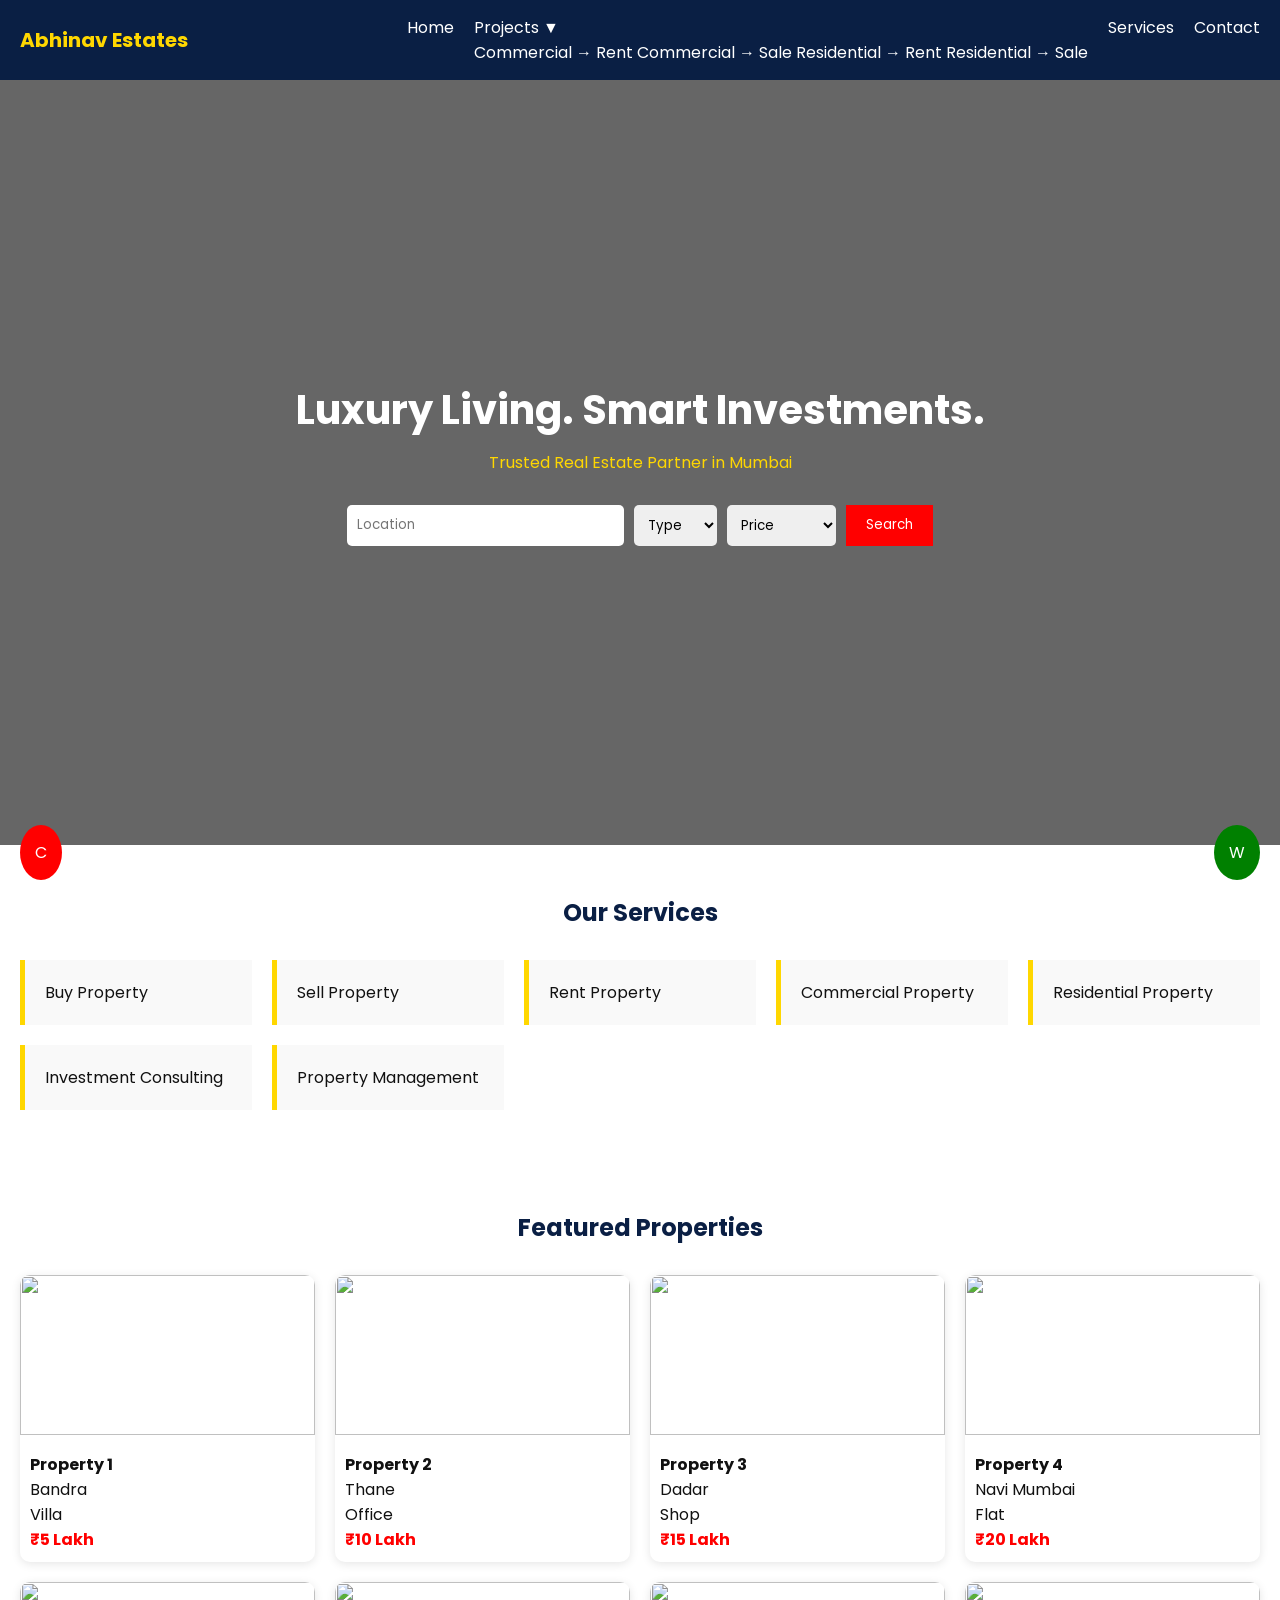
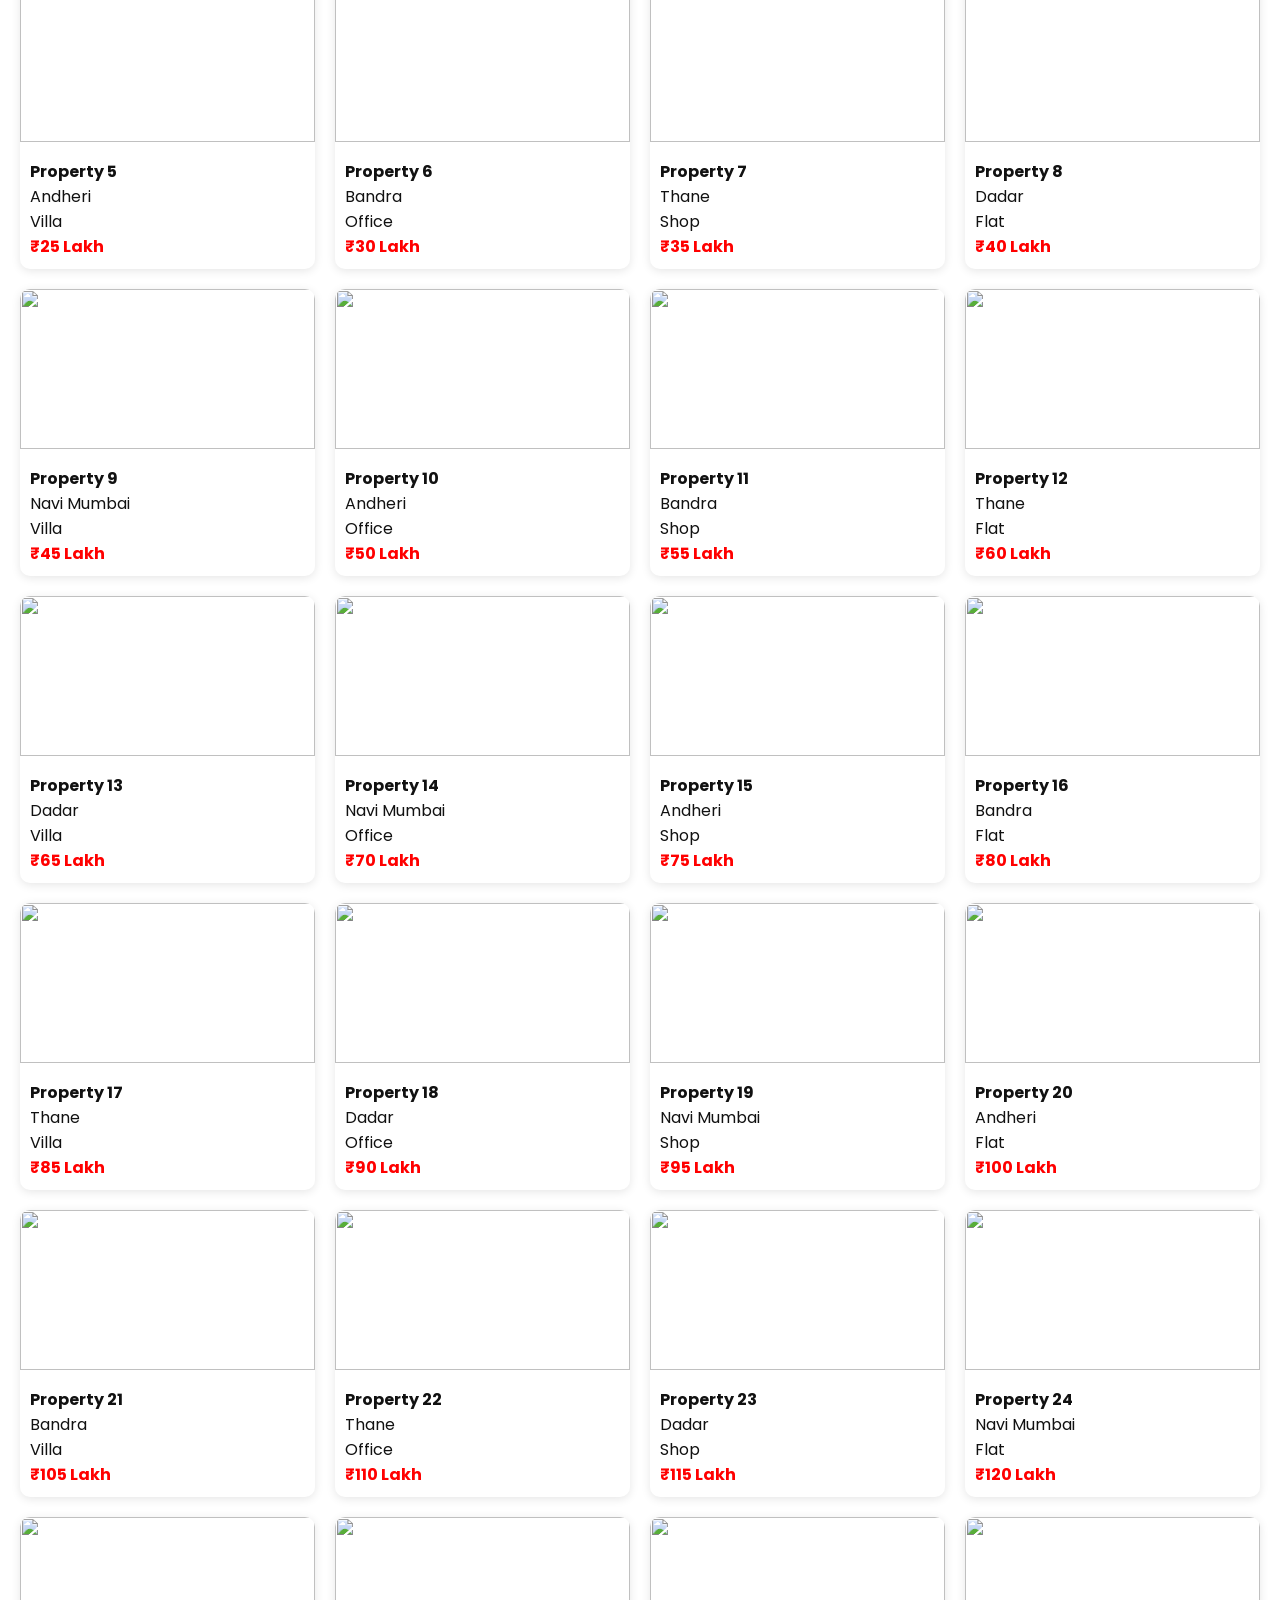
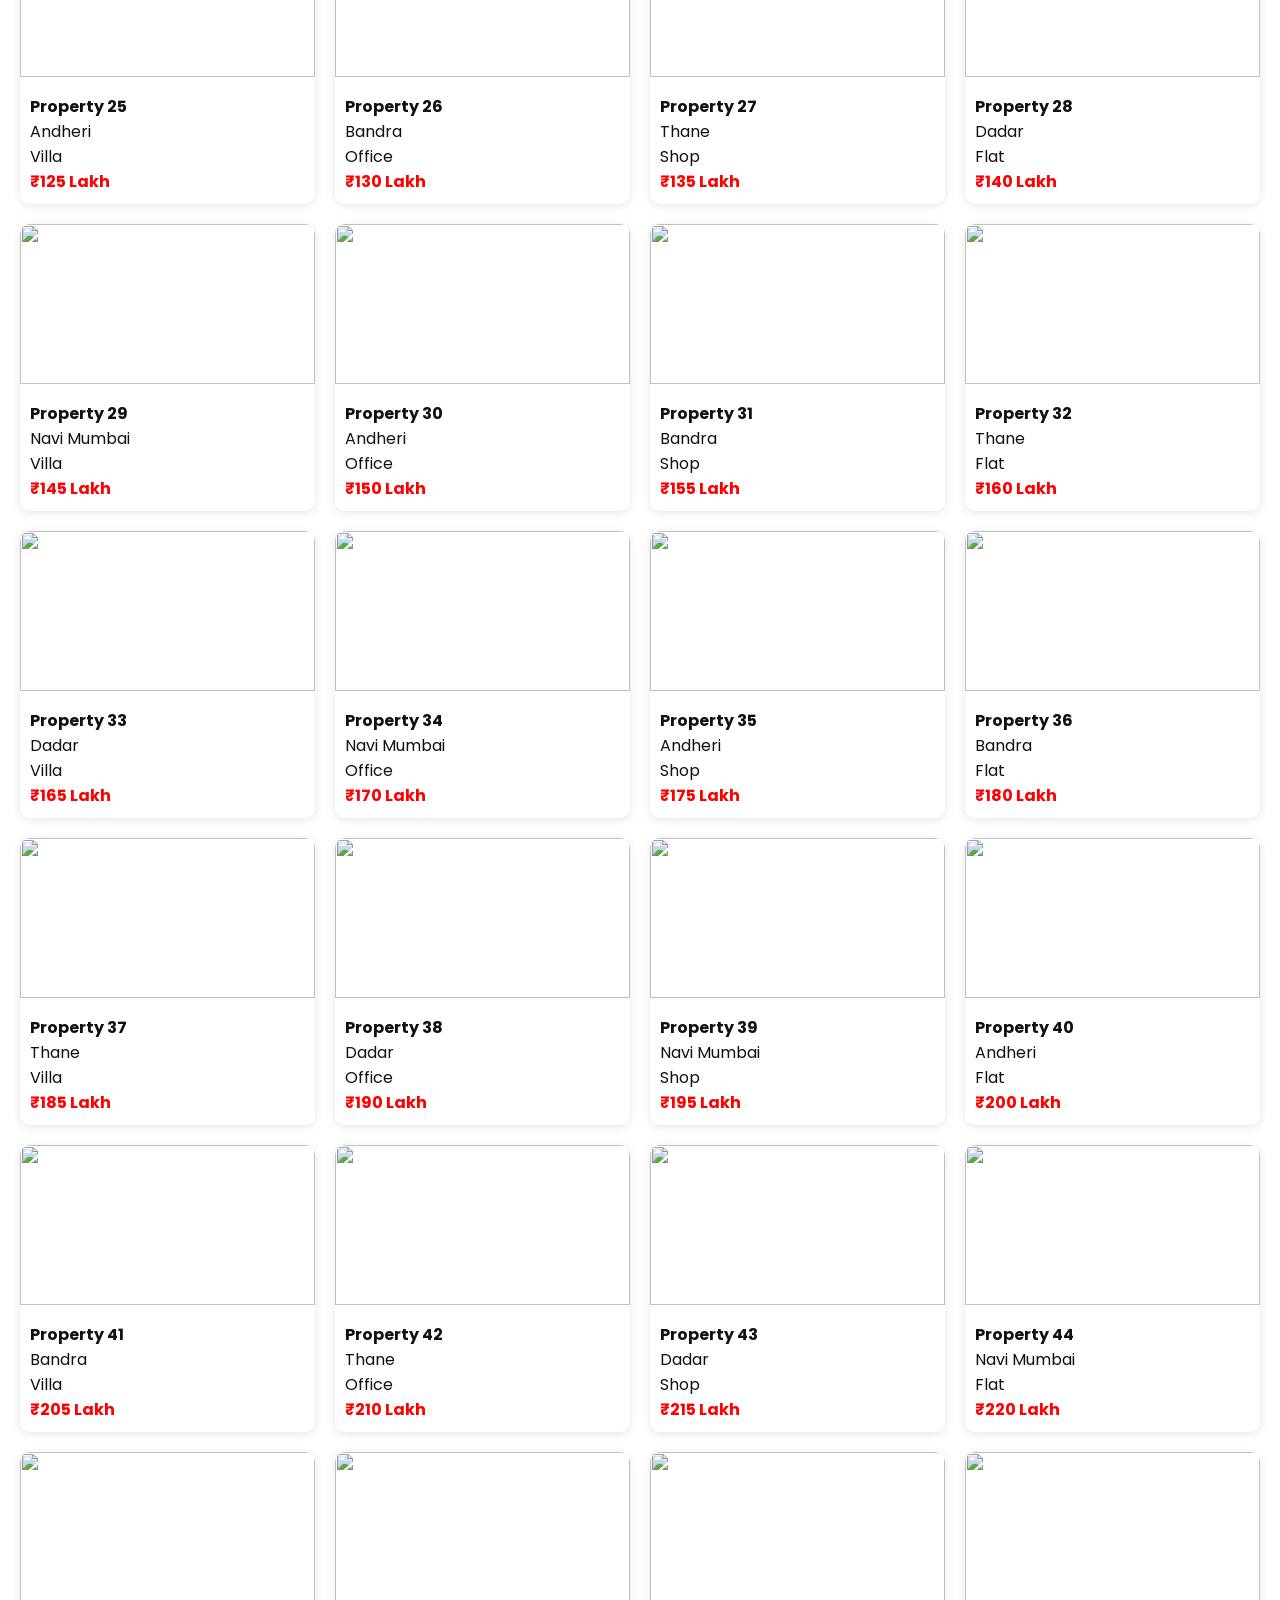
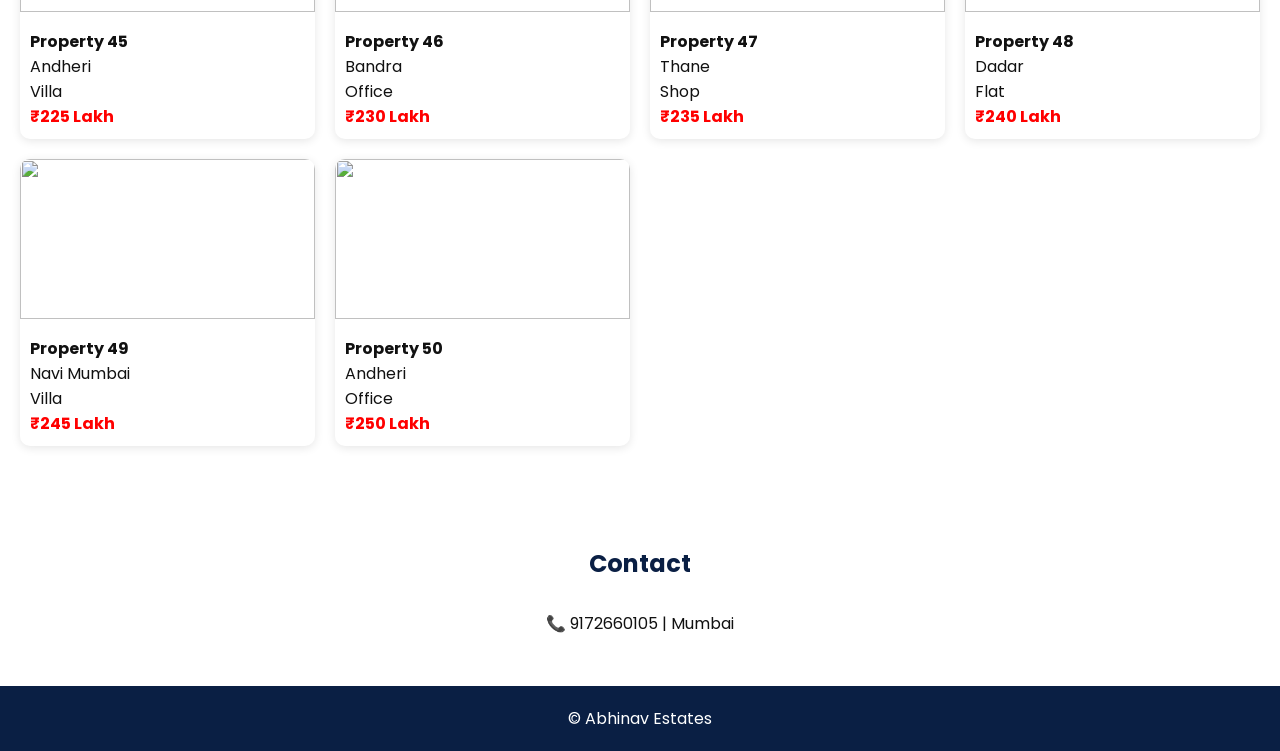
==== index.html @ 1e1631eb "Update index.html" ====
<!DOCTYPE html>
<html lang="en">
<head>
<meta charset="UTF-8">
<meta name="viewport" content="width=device-width, initial-scale=1.0">

<title>Abhinav Estates | Premium Real Estate Mumbai</title>

<meta name="description" content="Abhinav Estates - Buy, Sell, Rent residential and commercial properties in Mumbai. Premium deals & trusted service.">
<meta name="keywords" content="real estate Mumbai, flats in Mumbai, property buy sell rent Mumbai, Abhinav Estates">

<link href="https://fonts.googleapis.com/css2?family=Poppins:wght@300;500;700&display=swap" rel="stylesheet">

<style>
*{margin:0;padding:0;box-sizing:border-box;font-family:Poppins;}
body{background:#fff;color:#111;scroll-behavior:smooth}

/* NAVBAR */
header{
background:#0a1f44;
color:#fff;
padding:15px 20px;
display:flex;
justify-content:space-between;
align-items:center;
position:sticky;top:0;z-index:1000;
}

.logo{color:gold;font-weight:700;font-size:20px}

nav{display:flex;gap:20px}
nav a{color:#fff;text-decoration:none}

/* MOBILE MENU */
.menu-toggle{display:none;font-size:25px;cursor:pointer}

@media(max-width:768px){
nav{
position:absolute;
top:60px;left:0;width:100%;
background:#0a1f44;
flex-direction:column;
display:none;
}
nav.active{display:flex}
.menu-toggle{display:block}
}

/* HERO */
.hero{
height:85vh;
background:linear-gradient(rgba(0,0,0,0.6),rgba(0,0,0,0.6)),
url('https://images.unsplash.com/photo-1560185127-6ed189bf02f4');
background-size:cover;
display:flex;
flex-direction:column;
justify-content:center;
align-items:center;
color:#fff;text-align:center;
}

.hero h1{font-size:40px}
.hero p{margin:10px 0;color:gold}

/* SEARCH */
.search-box{
margin-top:20px;
display:flex;
gap:10px;
flex-wrap:wrap;
justify-content:center;
}

.search-box input,select{
padding:10px;border:none;border-radius:5px;
}

.search-box button{
background:red;color:#fff;border:none;padding:10px 20px;
}

/* SECTIONS */
.section{padding:50px 20px}
.section h2{text-align:center;color:#0a1f44;margin-bottom:30px}

/* SERVICES */
.services{
display:grid;
grid-template-columns:repeat(auto-fit,minmax(200px,1fr));
gap:20px;
}

.service{
padding:20px;background:#f9f9f9;
border-left:5px solid gold;
}

/* PROPERTIES */
.properties{
display:grid;
grid-template-columns:repeat(auto-fit,minmax(250px,1fr));
gap:20px;
}

.card{
border-radius:10px;
overflow:hidden;
box-shadow:0 2px 10px rgba(0,0,0,0.1);
cursor:pointer;
}

.card img{width:100%;height:160px;object-fit:cover}
.card-body{padding:10px}
.price{color:red;font-weight:bold}

/* MODAL */
.modal{
display:none;
position:fixed;
top:0;left:0;width:100%;height:100%;
background:rgba(0,0,0,0.7);
justify-content:center;align-items:center;
}

.modal-content{
background:#fff;
padding:20px;
max-width:400px;
}

/* BUTTONS */
.whatsapp,.call{
position:fixed;
bottom:20px;
padding:15px;border-radius:50%;color:#fff;text-decoration:none;
}
.whatsapp{right:20px;background:green}
.call{left:20px;background:red}

footer{
background:#0a1f44;color:#fff;text-align:center;padding:20px;
}
</style>
</head>

<body>

<header>
<div class="logo">Abhinav Estates</div>

<div class="menu-toggle" onclick="toggleMenu()">☰</div>

<nav id="nav">
<a href="#">Home</a>

<!-- DROPDOWN -->
<div>
<a href="#">Projects ▼</a>
<div>
<a href="#">Commercial → Rent</a>
<a href="#">Commercial → Sale</a>
<a href="#">Residential → Rent</a>
<a href="#">Residential → Sale</a>
</div>
</div>

<a href="#services">Services</a>
<a href="#contact">Contact</a>
</nav>
</header>

<!-- HERO -->
<section class="hero">
<h1>Luxury Living. Smart Investments.</h1>
<p>Trusted Real Estate Partner in Mumbai</p>

<div class="search-box">
<input id="search" placeholder="Location">
<select id="type">
<option value="">Type</option>
<option>Flat</option>
<option>Villa</option>
<option>Office</option>
<option>Shop</option>
</select>
<select id="price">
<option value="">Price</option>
<option value="low">Under 50L</option>
<option value="high">Above 50L</option>
</select>
<button onclick="filter()">Search</button>
</div>
</section>

<!-- SERVICES -->
<section class="section" id="services">
<h2>Our Services</h2>
<div class="services">
<div class="service">Buy Property</div>
<div class="service">Sell Property</div>
<div class="service">Rent Property</div>
<div class="service">Commercial Property</div>
<div class="service">Residential Property</div>
<div class="service">Investment Consulting</div>
<div class="service">Property Management</div>
</div>
</section>

<!-- PROPERTIES -->
<section class="section">
<h2>Featured Properties</h2>
<div class="properties" id="list"></div>
</section>

<!-- CONTACT -->
<section class="section" id="contact">
<h2>Contact</h2>
<p style="text-align:center">📞 9172660105 | Mumbai</p>
</section>

<footer>© Abhinav Estates</footer>

<a class="whatsapp" href="https://wa.me/919172660105">W</a>
<a class="call" href="tel:9172660105">C</a>

<!-- MODAL -->
<div class="modal" id="modal" onclick="closeModal()">
<div class="modal-content" id="modalContent"></div>
</div>

<script>

// MENU TOGGLE
function toggleMenu(){
document.getElementById("nav").classList.toggle("active");
}

// DATA
let types=["Flat","Villa","Office","Shop"];
let locations=["Andheri","Bandra","Thane","Dadar","Navi Mumbai"];

let data=[];
for(let i=1;i<=50;i++){
data.push({
title:"Property "+i,
price: (i*5)+" Lakh",
location:locations[i%5],
type:types[i%4],
image:"https://images.unsplash.com/photo-1560185127-6ed189bf02f4"
});
}

// DISPLAY
function show(arr){
let html="";
arr.forEach(p=>{
html+=`
<div class="card" onclick='openModal(${JSON.stringify(p)})'>
<img src="${p.image}">
<div class="card-body">
<h4>${p.title}</h4>
<p>${p.location}</p>
<p>${p.type}</p>
<p class="price">₹${p.price}</p>
</div>
</div>`;
});
document.getElementById("list").innerHTML=html;
}
show(data);

// FILTER
function filter(){
let s=document.getElementById("search").value.toLowerCase();
let t=document.getElementById("type").value;
let pr=document.getElementById("price").value;

let f=data.filter(p=>{
let price=parseInt(p.price);
return p.location.toLowerCase().includes(s)
&& (t=="" || p.type==t)
&& (pr=="" || (pr=="low"?price<50:price>=50));
});

show(f);
}

// MODAL
function openModal(p){
document.getElementById("modal").style.display="flex";
document.getElementById("modalContent").innerHTML=`
<h3>${p.title}</h3>
<img src="${p.image}" style="width:100%">
<p>${p.location}</p>
<p>${p.type}</p>
<p>₹${p.price}</p>
`;
}

function closeModal(){
document.getElementById("modal").style.display="none";
}

</script>

</body>
</html>
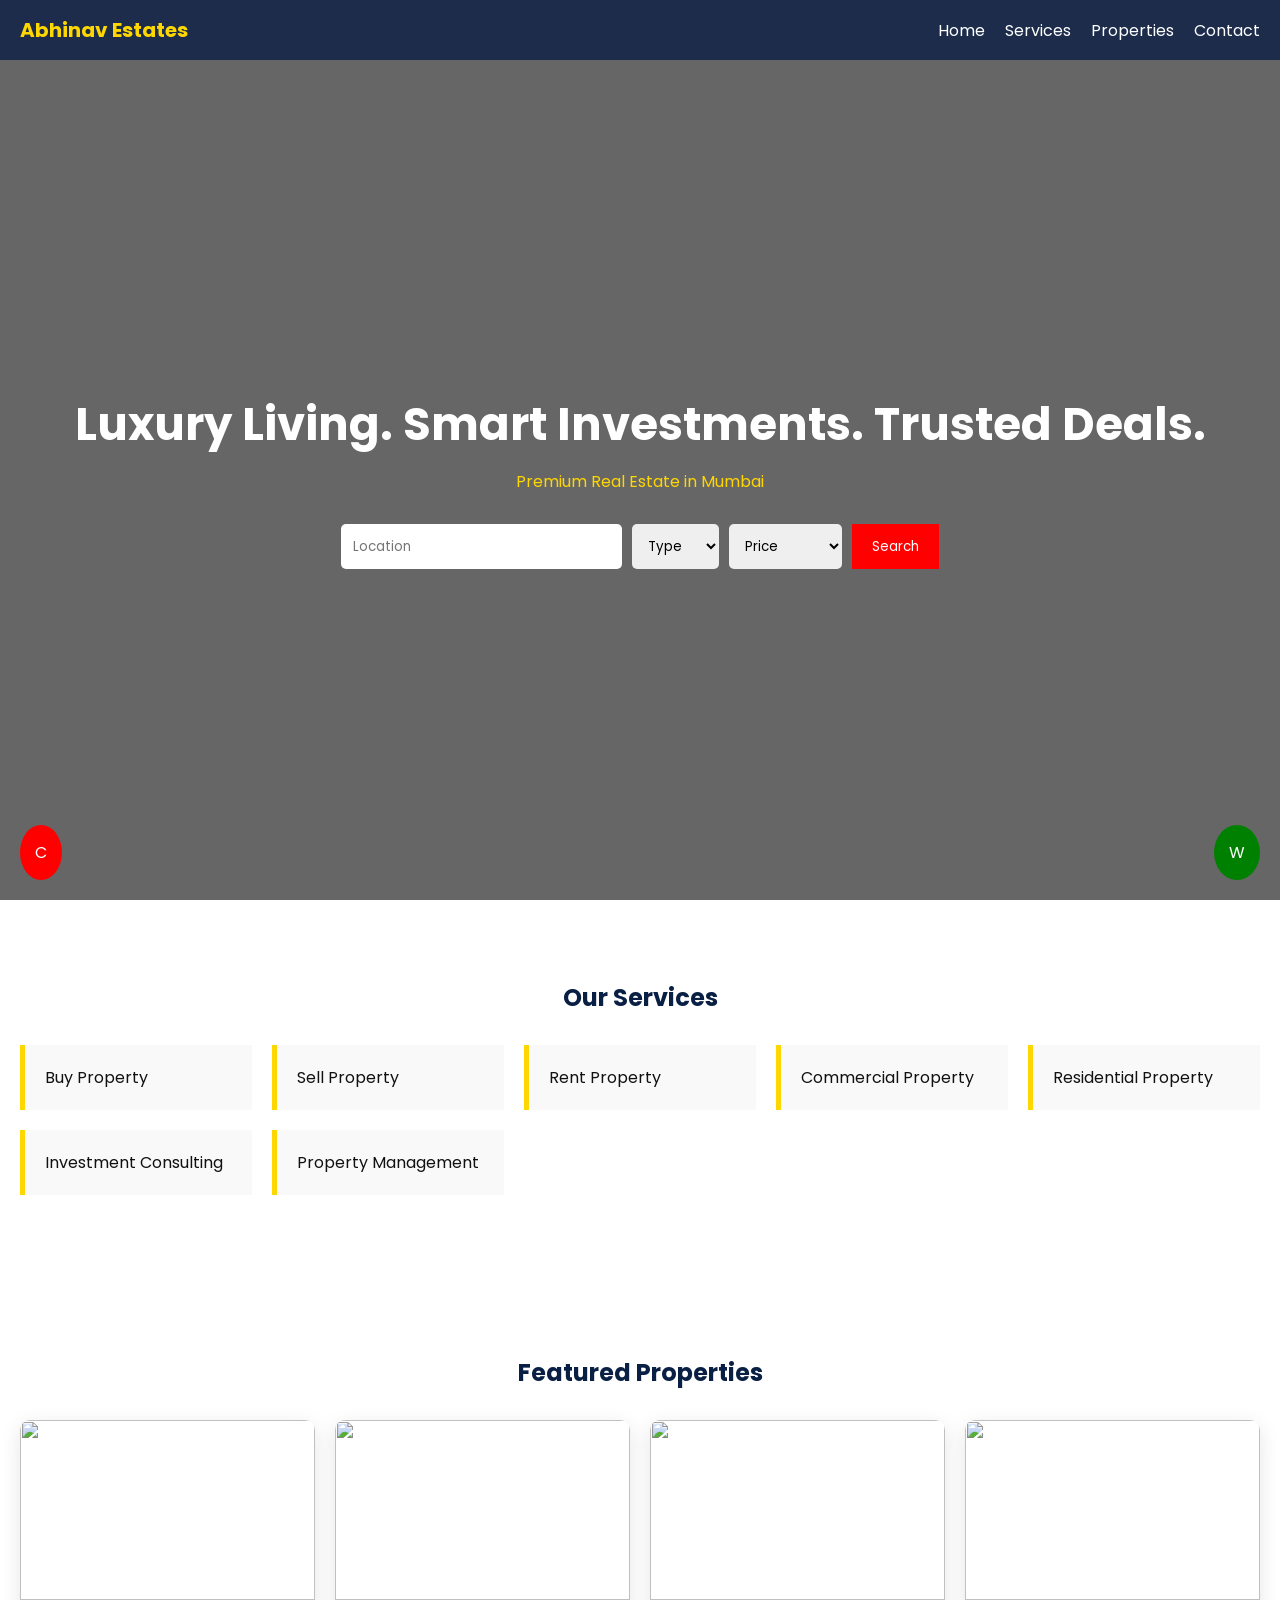
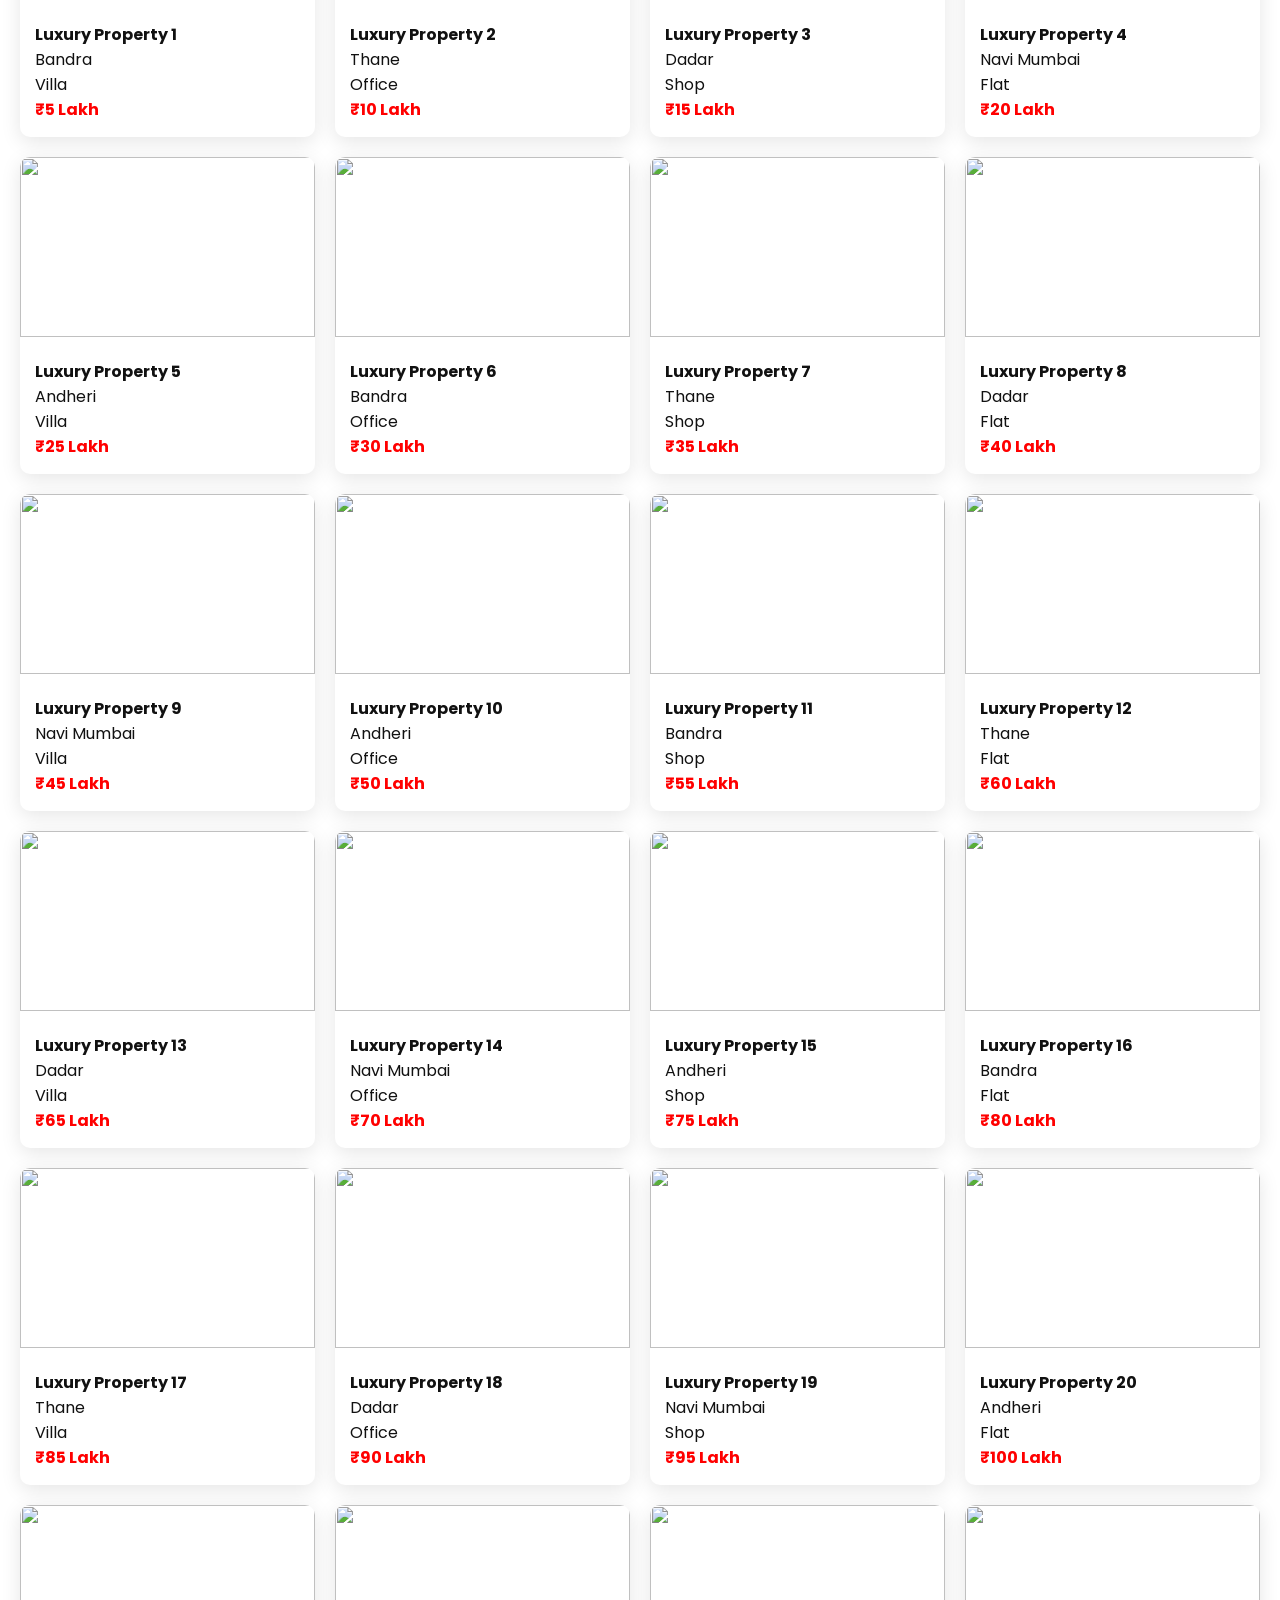
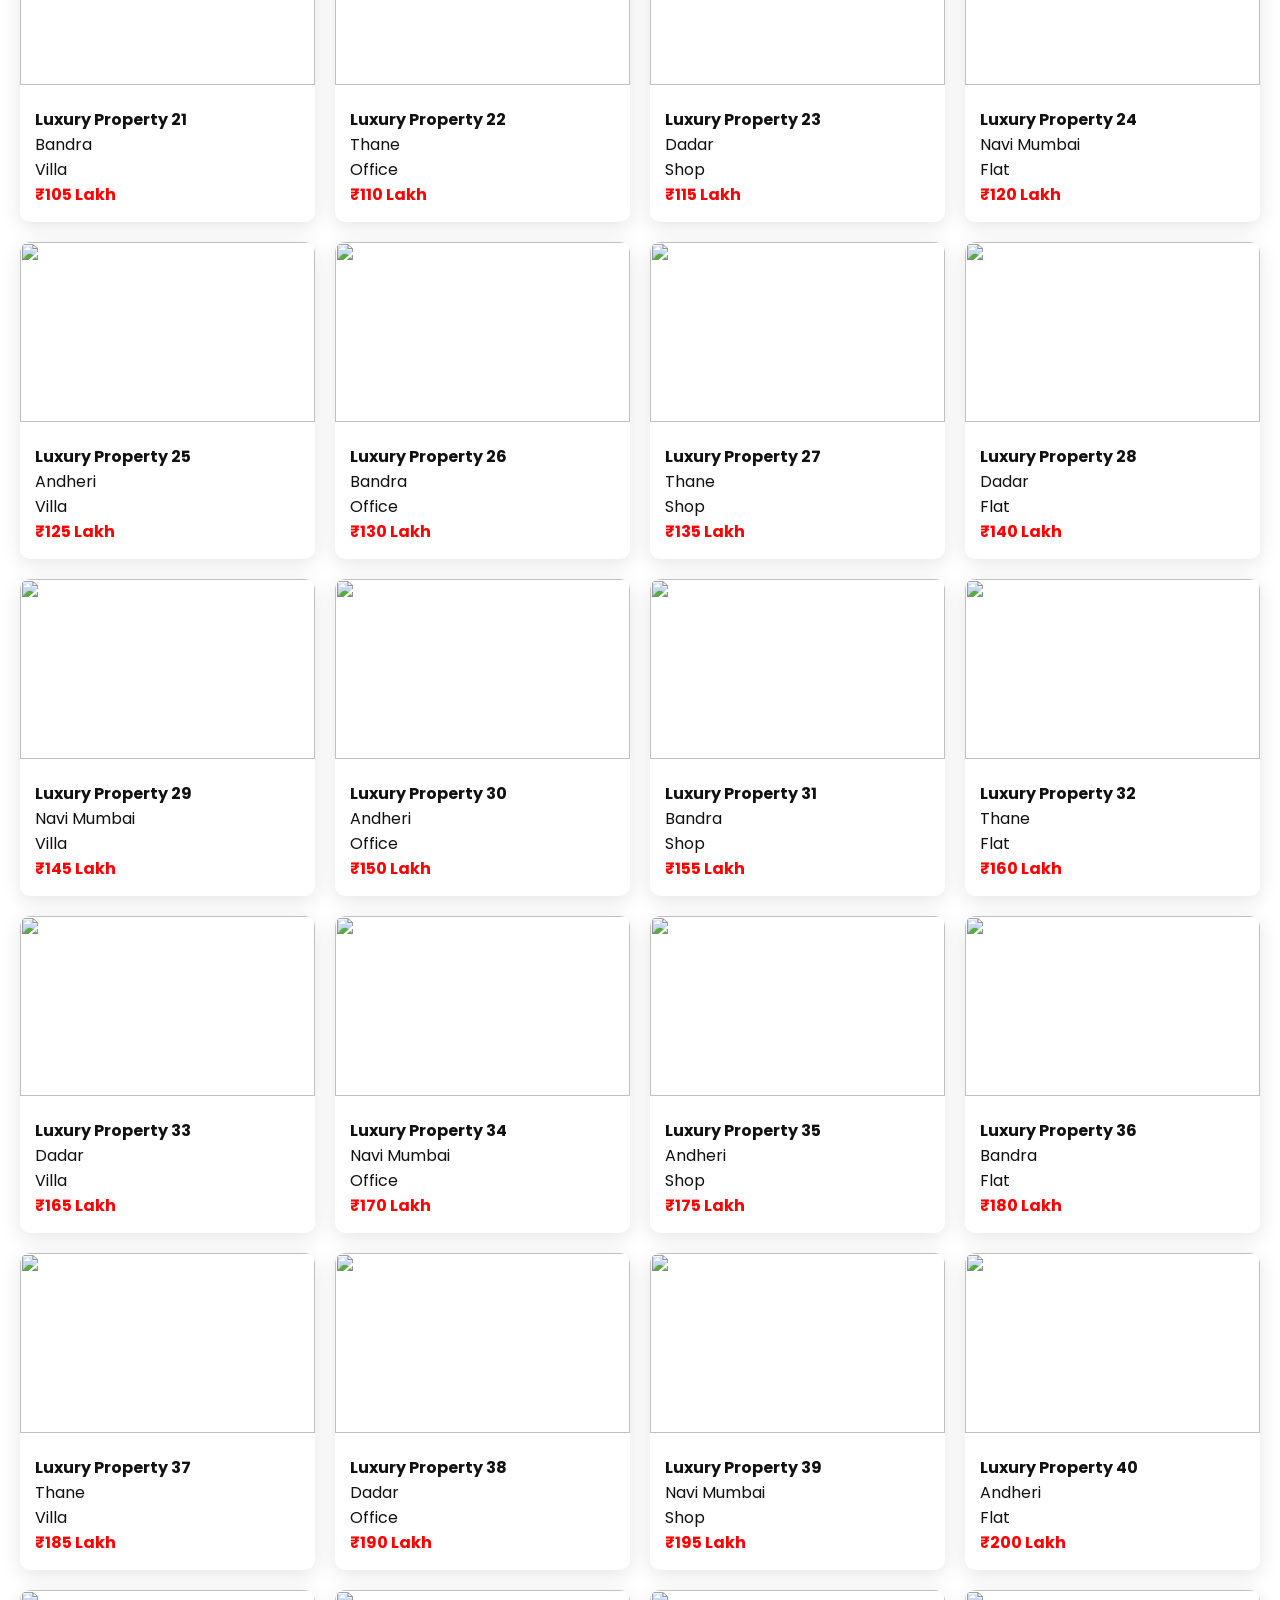
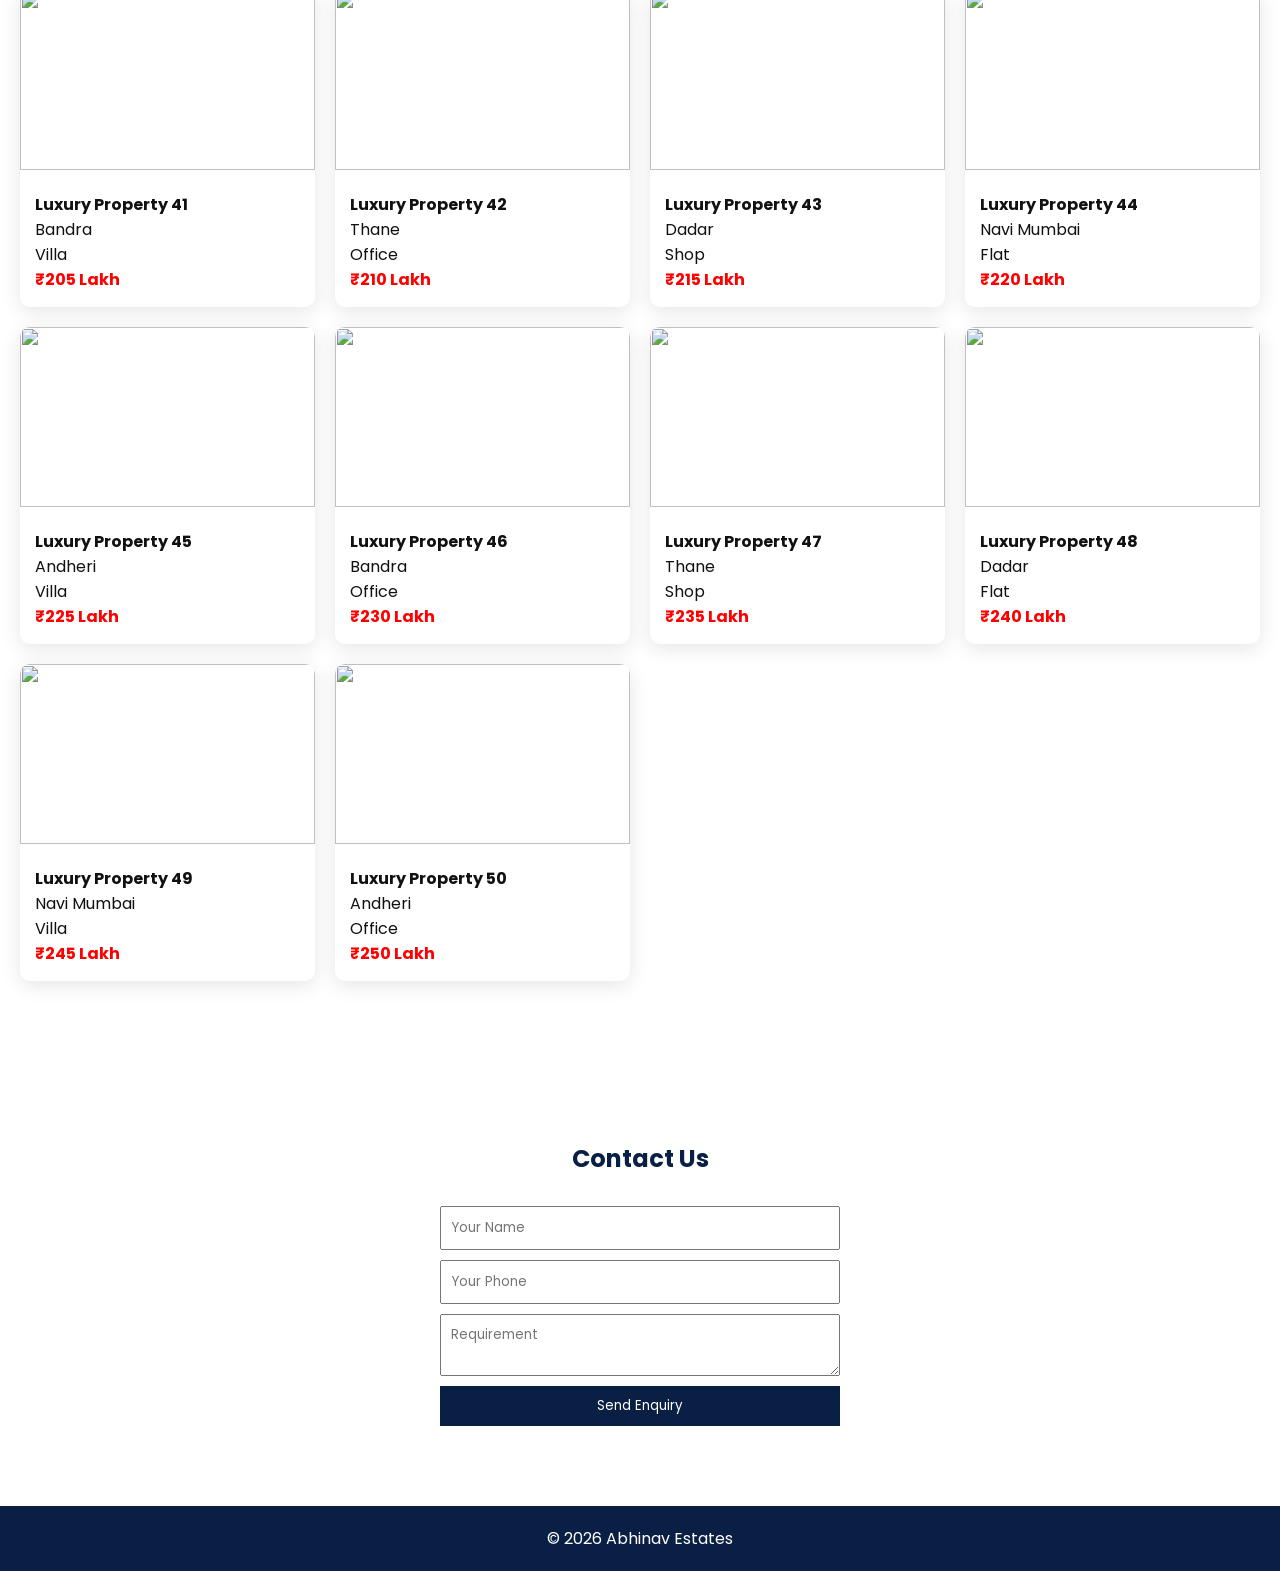
==== commit ee601702: "Update index.html" ====
--- a/index.html
+++ b/index.html
@@ -4,10 +4,10 @@
 <meta charset="UTF-8">
 <meta name="viewport" content="width=device-width, initial-scale=1.0">
 
-<title>Abhinav Estates | Premium Real Estate Mumbai</title>
-
-<meta name="description" content="Abhinav Estates - Buy, Sell, Rent residential and commercial properties in Mumbai. Premium deals & trusted service.">
-<meta name="keywords" content="real estate Mumbai, flats in Mumbai, property buy sell rent Mumbai, Abhinav Estates">
+<title>Abhinav Estates | Luxury Real Estate Mumbai</title>
+
+<meta name="description" content="Abhinav Estates - Premium real estate in Mumbai. Buy, sell, rent flats, villas, offices & commercial properties.">
+<meta name="keywords" content="Mumbai real estate, buy flats Mumbai, rent property Mumbai, Abhinav Estates">
 
 <link href="https://fonts.googleapis.com/css2?family=Poppins:wght@300;500;700&display=swap" rel="stylesheet">
 
@@ -17,30 +17,27 @@
 
 /* NAVBAR */
 header{
-background:#0a1f44;
+position:fixed;width:100%;top:0;
+background:rgba(10,31,68,0.8);
+backdrop-filter:blur(10px);
 color:#fff;
-padding:15px 20px;
-display:flex;
-justify-content:space-between;
-align-items:center;
-position:sticky;top:0;z-index:1000;
+display:flex;justify-content:space-between;align-items:center;
+padding:15px 20px;z-index:1000;
 }
 
 .logo{color:gold;font-weight:700;font-size:20px}
 
+/* MENU */
 nav{display:flex;gap:20px}
 nav a{color:#fff;text-decoration:none}
 
-/* MOBILE MENU */
 .menu-toggle{display:none;font-size:25px;cursor:pointer}
 
 @media(max-width:768px){
 nav{
-position:absolute;
-top:60px;left:0;width:100%;
-background:#0a1f44;
-flex-direction:column;
-display:none;
+position:absolute;top:60px;left:0;width:100%;
+background:#0a1f44;flex-direction:column;
+display:none;padding:10px;
 }
 nav.active{display:flex}
 .menu-toggle{display:block}
@@ -48,91 +45,87 @@
 
 /* HERO */
 .hero{
-height:85vh;
+height:100vh;
 background:linear-gradient(rgba(0,0,0,0.6),rgba(0,0,0,0.6)),
 url('https://images.unsplash.com/photo-1560185127-6ed189bf02f4');
 background-size:cover;
-display:flex;
-flex-direction:column;
-justify-content:center;
-align-items:center;
+display:flex;flex-direction:column;justify-content:center;align-items:center;
 color:#fff;text-align:center;
-}
-
-.hero h1{font-size:40px}
-.hero p{margin:10px 0;color:gold}
+padding-top:60px;
+}
+
+.hero h1{font-size:45px}
+.hero p{color:gold;margin:10px 0}
 
 /* SEARCH */
 .search-box{
 margin-top:20px;
-display:flex;
-gap:10px;
-flex-wrap:wrap;
-justify-content:center;
+display:flex;gap:10px;flex-wrap:wrap;justify-content:center;
 }
 
 .search-box input,select{
-padding:10px;border:none;border-radius:5px;
+padding:12px;border-radius:5px;border:none;
 }
 
 .search-box button{
-background:red;color:#fff;border:none;padding:10px 20px;
-}
-
-/* SECTIONS */
-.section{padding:50px 20px}
+background:red;color:#fff;border:none;padding:12px 20px;
+cursor:pointer;
+}
+
+/* SECTION */
+.section{padding:80px 20px}
 .section h2{text-align:center;color:#0a1f44;margin-bottom:30px}
 
 /* SERVICES */
 .services{
-display:grid;
-grid-template-columns:repeat(auto-fit,minmax(200px,1fr));
-gap:20px;
-}
-
+display:grid;grid-template-columns:repeat(auto-fit,minmax(200px,1fr));gap:20px;
+}
 .service{
-padding:20px;background:#f9f9f9;
-border-left:5px solid gold;
-}
+padding:20px;background:#f9f9f9;border-left:5px solid gold;
+transition:0.3s;
+}
+.service:hover{transform:translateY(-5px)}
 
 /* PROPERTIES */
 .properties{
-display:grid;
-grid-template-columns:repeat(auto-fit,minmax(250px,1fr));
-gap:20px;
+display:grid;grid-template-columns:repeat(auto-fit,minmax(260px,1fr));gap:20px;
 }
 
 .card{
 border-radius:10px;
 overflow:hidden;
-box-shadow:0 2px 10px rgba(0,0,0,0.1);
-cursor:pointer;
-}
-
-.card img{width:100%;height:160px;object-fit:cover}
-.card-body{padding:10px}
+box-shadow:0 5px 20px rgba(0,0,0,0.1);
+transition:0.3s;cursor:pointer;
+background:#fff;
+}
+.card:hover{transform:scale(1.05)}
+
+.card img{width:100%;height:180px;object-fit:cover}
+.card-body{padding:15px}
 .price{color:red;font-weight:bold}
 
 /* MODAL */
 .modal{
-display:none;
-position:fixed;
-top:0;left:0;width:100%;height:100%;
+display:none;position:fixed;top:0;left:0;width:100%;height:100%;
 background:rgba(0,0,0,0.7);
 justify-content:center;align-items:center;
-}
-
+z-index:2000;
+}
 .modal-content{
-background:#fff;
-padding:20px;
-max-width:400px;
-}
-
-/* BUTTONS */
+background:#fff;padding:20px;max-width:400px;border-radius:10px;
+}
+
+/* CONTACT */
+form{
+max-width:400px;margin:auto;display:flex;flex-direction:column;gap:10px;
+}
+form input,textarea{padding:10px}
+form button{background:#0a1f44;color:#fff;padding:10px;border:none}
+
+/* FLOAT BUTTONS */
 .whatsapp,.call{
-position:fixed;
-bottom:20px;
-padding:15px;border-radius:50%;color:#fff;text-decoration:none;
+position:fixed;bottom:20px;padding:15px;border-radius:50%;
+color:#fff;text-decoration:none;
 }
 .whatsapp{right:20px;background:green}
 .call{left:20px;background:red}
@@ -147,32 +140,18 @@
 
 <header>
 <div class="logo">Abhinav Estates</div>
-
 <div class="menu-toggle" onclick="toggleMenu()">☰</div>
-
 <nav id="nav">
 <a href="#">Home</a>
-
-<!-- DROPDOWN -->
-<div>
-<a href="#">Projects ▼</a>
-<div>
-<a href="#">Commercial → Rent</a>
-<a href="#">Commercial → Sale</a>
-<a href="#">Residential → Rent</a>
-<a href="#">Residential → Sale</a>
-</div>
-</div>
-
 <a href="#services">Services</a>
+<a href="#properties">Properties</a>
 <a href="#contact">Contact</a>
 </nav>
 </header>
 
-<!-- HERO -->
 <section class="hero">
-<h1>Luxury Living. Smart Investments.</h1>
-<p>Trusted Real Estate Partner in Mumbai</p>
+<h1>Luxury Living. Smart Investments. Trusted Deals.</h1>
+<p>Premium Real Estate in Mumbai</p>
 
 <div class="search-box">
 <input id="search" placeholder="Location">
@@ -192,7 +171,6 @@
 </div>
 </section>
 
-<!-- SERVICES -->
 <section class="section" id="services">
 <h2>Our Services</h2>
 <div class="services">
@@ -206,31 +184,33 @@
 </div>
 </section>
 
-<!-- PROPERTIES -->
-<section class="section">
+<section class="section" id="properties">
 <h2>Featured Properties</h2>
 <div class="properties" id="list"></div>
 </section>
 
-<!-- CONTACT -->
 <section class="section" id="contact">
-<h2>Contact</h2>
-<p style="text-align:center">📞 9172660105 | Mumbai</p>
-</section>
-
-<footer>© Abhinav Estates</footer>
+<h2>Contact Us</h2>
+<form onsubmit="sendWhatsApp(event)">
+<input placeholder="Your Name" required>
+<input placeholder="Your Phone" required>
+<textarea placeholder="Requirement"></textarea>
+<button>Send Enquiry</button>
+</form>
+</section>
+
+<footer>© 2026 Abhinav Estates</footer>
 
 <a class="whatsapp" href="https://wa.me/919172660105">W</a>
 <a class="call" href="tel:9172660105">C</a>
 
-<!-- MODAL -->
 <div class="modal" id="modal" onclick="closeModal()">
 <div class="modal-content" id="modalContent"></div>
 </div>
 
 <script>
 
-// MENU TOGGLE
+// MENU
 function toggleMenu(){
 document.getElementById("nav").classList.toggle("active");
 }
@@ -242,15 +222,15 @@
 let data=[];
 for(let i=1;i<=50;i++){
 data.push({
-title:"Property "+i,
-price: (i*5)+" Lakh",
+title:"Luxury Property "+i,
+price:(i*5),
 location:locations[i%5],
 type:types[i%4],
 image:"https://images.unsplash.com/photo-1560185127-6ed189bf02f4"
 });
 }
 
-// DISPLAY
+// SHOW
 function show(arr){
 let html="";
 arr.forEach(p=>{
@@ -261,7 +241,7 @@
 <h4>${p.title}</h4>
 <p>${p.location}</p>
 <p>${p.type}</p>
-<p class="price">₹${p.price}</p>
+<p class="price">₹${p.price} Lakh</p>
 </div>
 </div>`;
 });
@@ -276,12 +256,10 @@
 let pr=document.getElementById("price").value;
 
 let f=data.filter(p=>{
-let price=parseInt(p.price);
 return p.location.toLowerCase().includes(s)
-&& (t=="" || p.type==t)
-&& (pr=="" || (pr=="low"?price<50:price>=50));
+&& (t==""||p.type==t)
+&& (pr==""||(pr=="low"?p.price<50:p.price>=50));
 });
-
 show(f);
 }
 
@@ -293,14 +271,20 @@
 <img src="${p.image}" style="width:100%">
 <p>${p.location}</p>
 <p>${p.type}</p>
-<p>₹${p.price}</p>
+<p>₹${p.price} Lakh</p>
 `;
 }
-
 function closeModal(){
 document.getElementById("modal").style.display="none";
 }
 
+// WHATSAPP FORM
+function sendWhatsApp(e){
+e.preventDefault();
+let text="Hello, I am interested in property.";
+window.open("https://wa.me/919172660105?text="+encodeURIComponent(text));
+}
+
 </script>
 
 </body>
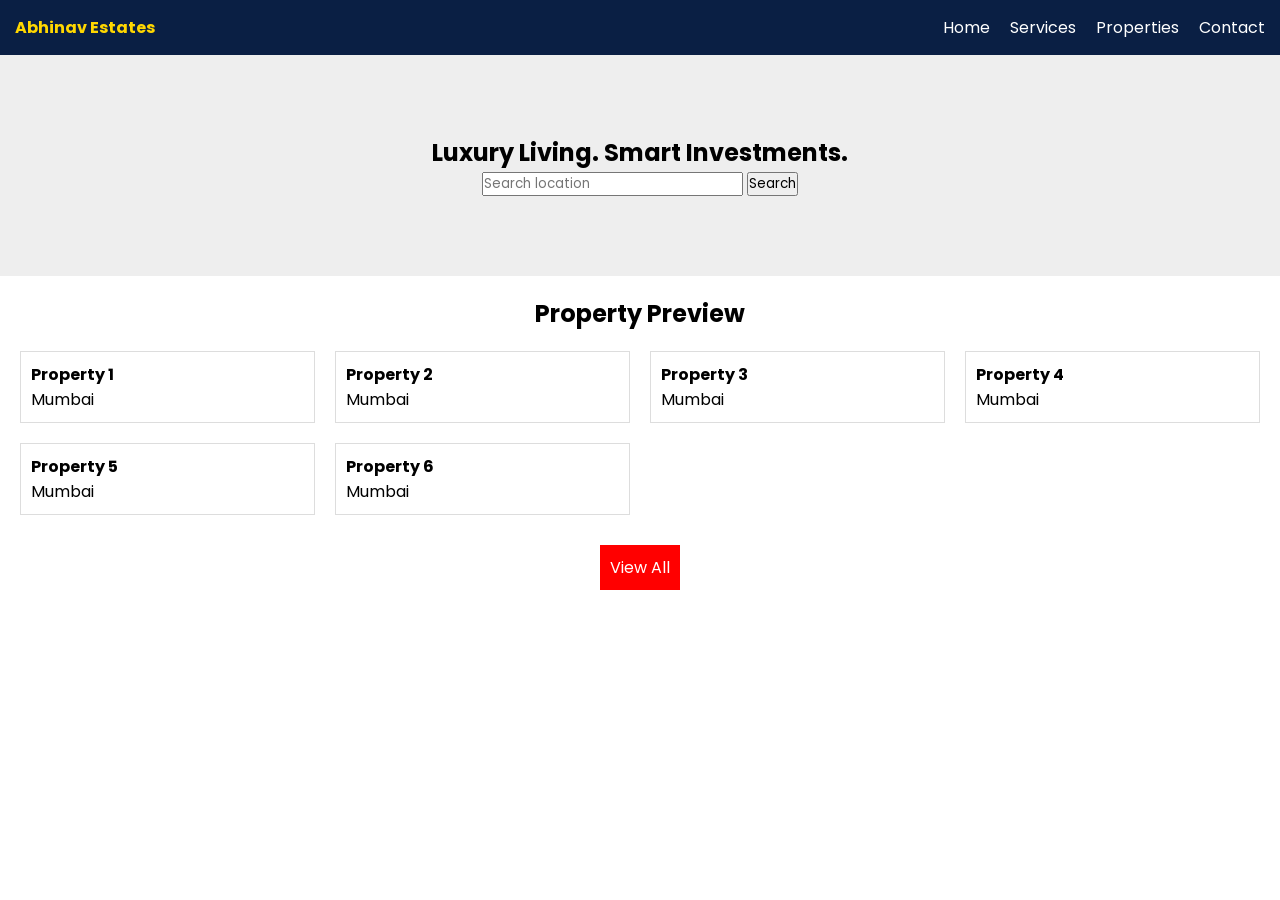
==== commit 9ba87d36: "Update index.html" ====
--- a/index.html
+++ b/index.html
@@ -1,291 +1,71 @@
-<!DOCTYPE html>
-<html lang="en">
+<!DOCTYPE html><html lang="en">
 <head>
 <meta charset="UTF-8">
 <meta name="viewport" content="width=device-width, initial-scale=1.0">
+<title>Abhinav Estates</title><!-- SEO --><meta name="description" content="Abhinav Estates Mumbai - Buy, Sell, Rent Properties">
+<meta name="keywords" content="real estate Mumbai, flats, rent, buy property"><link href="https://fonts.googleapis.com/css2?family=Poppins:wght@300;500;700&display=swap" rel="stylesheet"><style>
+*{margin:0;padding:0;box-sizing:border-box;font-family:Poppins}
+body{background:#fff}
 
-<title>Abhinav Estates | Luxury Real Estate Mumbai</title>
+header{display:flex;justify-content:space-between;padding:15px;background:#0a1f44;color:#fff}
+.logo{color:gold;font-weight:700}
 
-<meta name="description" content="Abhinav Estates - Premium real estate in Mumbai. Buy, sell, rent flats, villas, offices & commercial properties.">
-<meta name="keywords" content="Mumbai real estate, buy flats Mumbai, rent property Mumbai, Abhinav Estates">
-
-<link href="https://fonts.googleapis.com/css2?family=Poppins:wght@300;500;700&display=swap" rel="stylesheet">
-
-<style>
-*{margin:0;padding:0;box-sizing:border-box;font-family:Poppins;}
-body{background:#fff;color:#111;scroll-behavior:smooth}
-
-/* NAVBAR */
-header{
-position:fixed;width:100%;top:0;
-background:rgba(10,31,68,0.8);
-backdrop-filter:blur(10px);
-color:#fff;
-display:flex;justify-content:space-between;align-items:center;
-padding:15px 20px;z-index:1000;
-}
-
-.logo{color:gold;font-weight:700;font-size:20px}
-
-/* MENU */
+.menu-toggle{font-size:25px;cursor:pointer;display:none}
 nav{display:flex;gap:20px}
 nav a{color:#fff;text-decoration:none}
 
-.menu-toggle{display:none;font-size:25px;cursor:pointer}
-
 @media(max-width:768px){
-nav{
-position:absolute;top:60px;left:0;width:100%;
-background:#0a1f44;flex-direction:column;
-display:none;padding:10px;
-}
+nav{display:none;flex-direction:column;position:absolute;top:60px;background:#0a1f44;width:100%}
 nav.active{display:flex}
 .menu-toggle{display:block}
 }
 
-/* HERO */
-.hero{
-height:100vh;
-background:linear-gradient(rgba(0,0,0,0.6),rgba(0,0,0,0.6)),
-url('https://images.unsplash.com/photo-1560185127-6ed189bf02f4');
-background-size:cover;
-display:flex;flex-direction:column;justify-content:center;align-items:center;
-color:#fff;text-align:center;
-padding-top:60px;
-}
+.hero{padding:80px;text-align:center;background:#eee}
 
-.hero h1{font-size:45px}
-.hero p{color:gold;margin:10px 0}
+.preview{display:grid;grid-template-columns:repeat(auto-fit,minmax(250px,1fr));gap:20px;padding:20px}
+.card{border:1px solid #ddd;padding:10px}
 
-/* SEARCH */
-.search-box{
-margin-top:20px;
-display:flex;gap:10px;flex-wrap:wrap;justify-content:center;
-}
+.btn{background:red;color:#fff;padding:10px;display:inline-block;margin-top:10px;text-decoration:none}
 
-.search-box input,select{
-padding:12px;border-radius:5px;border:none;
-}
-
-.search-box button{
-background:red;color:#fff;border:none;padding:12px 20px;
-cursor:pointer;
-}
-
-/* SECTION */
-.section{padding:80px 20px}
-.section h2{text-align:center;color:#0a1f44;margin-bottom:30px}
-
-/* SERVICES */
-.services{
-display:grid;grid-template-columns:repeat(auto-fit,minmax(200px,1fr));gap:20px;
-}
-.service{
-padding:20px;background:#f9f9f9;border-left:5px solid gold;
-transition:0.3s;
-}
-.service:hover{transform:translateY(-5px)}
-
-/* PROPERTIES */
-.properties{
-display:grid;grid-template-columns:repeat(auto-fit,minmax(260px,1fr));gap:20px;
-}
-
-.card{
-border-radius:10px;
-overflow:hidden;
-box-shadow:0 5px 20px rgba(0,0,0,0.1);
-transition:0.3s;cursor:pointer;
-background:#fff;
-}
-.card:hover{transform:scale(1.05)}
-
-.card img{width:100%;height:180px;object-fit:cover}
-.card-body{padding:15px}
-.price{color:red;font-weight:bold}
-
-/* MODAL */
-.modal{
-display:none;position:fixed;top:0;left:0;width:100%;height:100%;
-background:rgba(0,0,0,0.7);
-justify-content:center;align-items:center;
-z-index:2000;
-}
-.modal-content{
-background:#fff;padding:20px;max-width:400px;border-radius:10px;
-}
-
-/* CONTACT */
-form{
-max-width:400px;margin:auto;display:flex;flex-direction:column;gap:10px;
-}
-form input,textarea{padding:10px}
-form button{background:#0a1f44;color:#fff;padding:10px;border:none}
-
-/* FLOAT BUTTONS */
-.whatsapp,.call{
-position:fixed;bottom:20px;padding:15px;border-radius:50%;
-color:#fff;text-decoration:none;
-}
-.whatsapp{right:20px;background:green}
-.call{left:20px;background:red}
-
-footer{
-background:#0a1f44;color:#fff;text-align:center;padding:20px;
-}
-</style>
-</head>
-
-<body>
-
-<header>
+</style></head>
+<body><header>
 <div class="logo">Abhinav Estates</div>
 <div class="menu-toggle" onclick="toggleMenu()">☰</div>
 <nav id="nav">
-<a href="#">Home</a>
-<a href="#services">Services</a>
-<a href="#properties">Properties</a>
-<a href="#contact">Contact</a>
+<a href="index.html">Home</a>
+<a href="services.html">Services</a>
+<a href="properties.html">Properties</a>
+<a href="contact.html">Contact</a>
 </nav>
-</header>
+</header><section class="hero">
+<h1>Luxury Living. Smart Investments.</h1>
+<input id="search" placeholder="Search location">
+<button onclick="goSearch()">Search</button>
+</section><h2 style="text-align:center;margin-top:20px">Property Preview</h2>
+<div class="preview" id="preview"></div><div style="text-align:center">
+<a class="btn" href="properties.html">View All</a>
+</div><script>
 
-<section class="hero">
-<h1>Luxury Living. Smart Investments. Trusted Deals.</h1>
-<p>Premium Real Estate in Mumbai</p>
-
-<div class="search-box">
-<input id="search" placeholder="Location">
-<select id="type">
-<option value="">Type</option>
-<option>Flat</option>
-<option>Villa</option>
-<option>Office</option>
-<option>Shop</option>
-</select>
-<select id="price">
-<option value="">Price</option>
-<option value="low">Under 50L</option>
-<option value="high">Above 50L</option>
-</select>
-<button onclick="filter()">Search</button>
-</div>
-</section>
-
-<section class="section" id="services">
-<h2>Our Services</h2>
-<div class="services">
-<div class="service">Buy Property</div>
-<div class="service">Sell Property</div>
-<div class="service">Rent Property</div>
-<div class="service">Commercial Property</div>
-<div class="service">Residential Property</div>
-<div class="service">Investment Consulting</div>
-<div class="service">Property Management</div>
-</div>
-</section>
-
-<section class="section" id="properties">
-<h2>Featured Properties</h2>
-<div class="properties" id="list"></div>
-</section>
-
-<section class="section" id="contact">
-<h2>Contact Us</h2>
-<form onsubmit="sendWhatsApp(event)">
-<input placeholder="Your Name" required>
-<input placeholder="Your Phone" required>
-<textarea placeholder="Requirement"></textarea>
-<button>Send Enquiry</button>
-</form>
-</section>
-
-<footer>© 2026 Abhinav Estates</footer>
-
-<a class="whatsapp" href="https://wa.me/919172660105">W</a>
-<a class="call" href="tel:9172660105">C</a>
-
-<div class="modal" id="modal" onclick="closeModal()">
-<div class="modal-content" id="modalContent"></div>
-</div>
-
-<script>
-
-// MENU
 function toggleMenu(){
 document.getElementById("nav").classList.toggle("active");
 }
 
-// DATA
-let types=["Flat","Villa","Office","Shop"];
-let locations=["Andheri","Bandra","Thane","Dadar","Navi Mumbai"];
-
-let data=[];
-for(let i=1;i<=50;i++){
-data.push({
-title:"Luxury Property "+i,
-price:(i*5),
-location:locations[i%5],
-type:types[i%4],
-image:"https://images.unsplash.com/photo-1560185127-6ed189bf02f4"
-});
+function goSearch(){
+let val=document.getElementById("search").value;
+window.location.href="properties.html?search="+val;
 }
 
-// SHOW
-function show(arr){
-let html="";
-arr.forEach(p=>{
-html+=`
-<div class="card" onclick='openModal(${JSON.stringify(p)})'>
-<img src="${p.image}">
-<div class="card-body">
-<h4>${p.title}</h4>
-<p>${p.location}</p>
-<p>${p.type}</p>
-<p class="price">₹${p.price} Lakh</p>
-</div>
-</div>`;
-});
-document.getElementById("list").innerHTML=html;
-}
-show(data);
-
-// FILTER
-function filter(){
-let s=document.getElementById("search").value.toLowerCase();
-let t=document.getElementById("type").value;
-let pr=document.getElementById("price").value;
-
-let f=data.filter(p=>{
-return p.location.toLowerCase().includes(s)
-&& (t==""||p.type==t)
-&& (pr==""||(pr=="low"?p.price<50:p.price>=50));
-});
-show(f);
+// SAMPLE DATA
+let data=[];
+for(let i=1;i<=6;i++){
+data.push({title:"Property "+i,location:"Mumbai"});
 }
 
-// MODAL
-function openModal(p){
-document.getElementById("modal").style.display="flex";
-document.getElementById("modalContent").innerHTML=`
-<h3>${p.title}</h3>
-<img src="${p.image}" style="width:100%">
-<p>${p.location}</p>
-<p>${p.type}</p>
-<p>₹${p.price} Lakh</p>
-`;
-}
-function closeModal(){
-document.getElementById("modal").style.display="none";
-}
+let html="";
+data.forEach(p=>{
+html+=`<div class="card"><h4>${p.title}</h4><p>${p.location}</p></div>`;
+});
+document.getElementById("preview").innerHTML=html;
 
-// WHATSAPP FORM
-function sendWhatsApp(e){
-e.preventDefault();
-let text="Hello, I am interested in property.";
-window.open("https://wa.me/919172660105?text="+encodeURIComponent(text));
-}
-
-</script>
-
-</body>
+</script></body>
 </html>
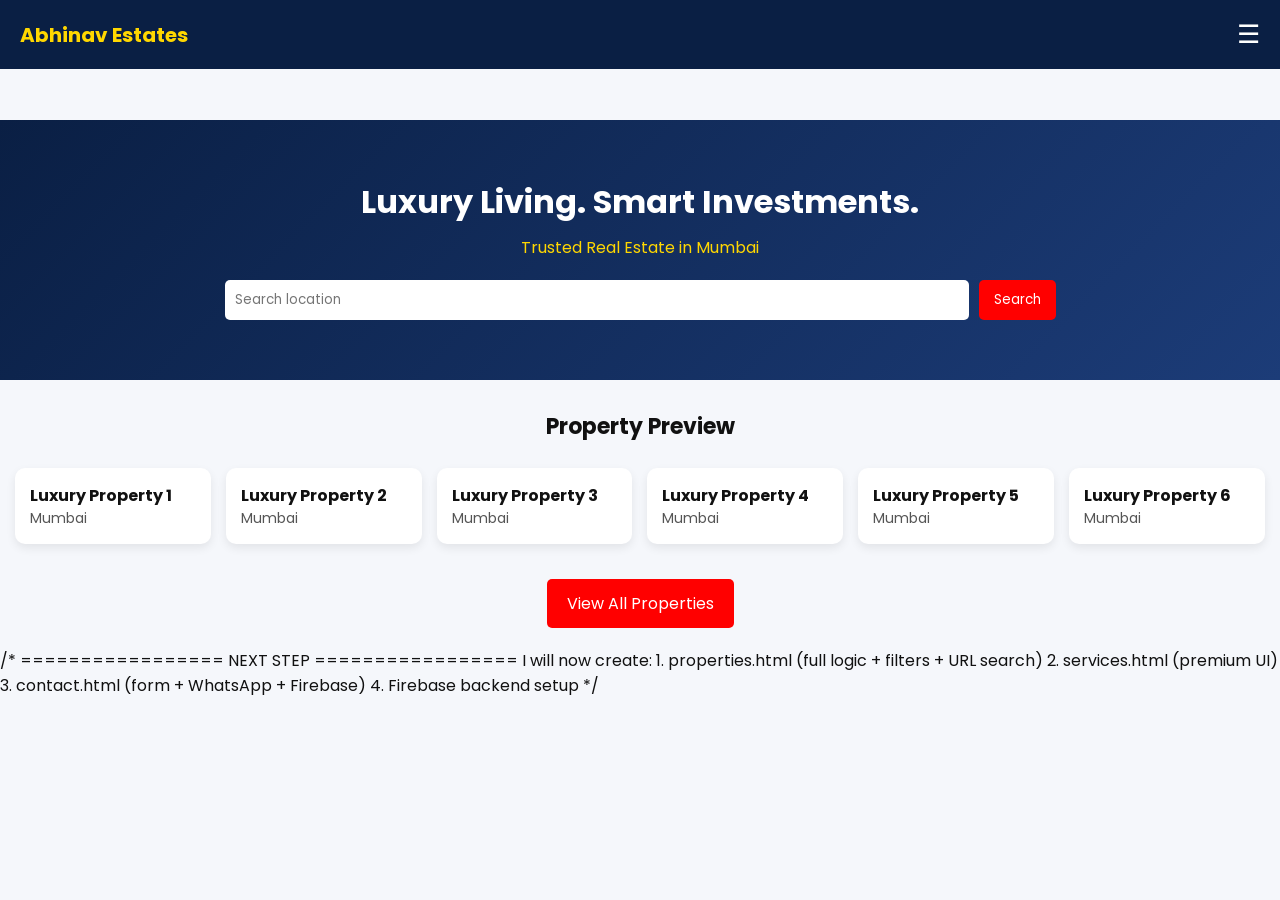
==== commit 35739e63: "Update index.html" ====
--- a/index.html
+++ b/index.html
@@ -1,49 +1,125 @@
+/* ================== ABHINAV ESTATES - ULTRA PRO SYSTEM ================== */
+
+/* NOTE: This file = index.html (HOME PAGE IMPROVED) I fixed:
+
+UI (premium look)
+
+menu toggle (smooth + clean)
+
+property preview cards (modern)
+
+hero section spacing */
+
+
 <!DOCTYPE html><html lang="en">
 <head>
 <meta charset="UTF-8">
 <meta name="viewport" content="width=device-width, initial-scale=1.0">
-<title>Abhinav Estates</title><!-- SEO --><meta name="description" content="Abhinav Estates Mumbai - Buy, Sell, Rent Properties">
-<meta name="keywords" content="real estate Mumbai, flats, rent, buy property"><link href="https://fonts.googleapis.com/css2?family=Poppins:wght@300;500;700&display=swap" rel="stylesheet"><style>
+<title>Abhinav Estates</title><link href="https://fonts.googleapis.com/css2?family=Poppins:wght@300;500;700&display=swap" rel="stylesheet"><style>
 *{margin:0;padding:0;box-sizing:border-box;font-family:Poppins}
-body{background:#fff}
+body{background:#f5f7fb;color:#111}
 
-header{display:flex;justify-content:space-between;padding:15px;background:#0a1f44;color:#fff}
-.logo{color:gold;font-weight:700}
-
-.menu-toggle{font-size:25px;cursor:pointer;display:none}
-nav{display:flex;gap:20px}
-nav a{color:#fff;text-decoration:none}
-
-@media(max-width:768px){
-nav{display:none;flex-direction:column;position:absolute;top:60px;background:#0a1f44;width:100%}
-nav.active{display:flex}
-.menu-toggle{display:block}
+/* NAVBAR */
+header{
+position:fixed;width:100%;top:0;
+display:flex;justify-content:space-between;align-items:center;
+padding:15px 20px;
+background:#0a1f44;color:#fff;z-index:1000;
 }
 
-.hero{padding:80px;text-align:center;background:#eee}
+.logo{color:gold;font-size:20px;font-weight:700}
 
-.preview{display:grid;grid-template-columns:repeat(auto-fit,minmax(250px,1fr));gap:20px;padding:20px}
-.card{border:1px solid #ddd;padding:10px}
+.menu-toggle{font-size:26px;cursor:pointer}
 
-.btn{background:red;color:#fff;padding:10px;display:inline-block;margin-top:10px;text-decoration:none}
+nav{
+position:fixed;top:0;right:-100%;
+width:70%;height:100%;
+background:#0a1f44;
+display:flex;flex-direction:column;
+padding:40px 20px;
+transition:0.3s;
+}
+
+nav a{color:#fff;text-decoration:none;margin:10px 0;font-size:18px}
+
+nav.active{right:0}
+
+/* HERO */
+.hero{
+margin-top:70px;
+padding:60px 20px;
+text-align:center;
+background:linear-gradient(135deg,#0a1f44,#1c3c78);
+color:#fff;
+}
+
+.hero h1{font-size:32px;line-height:1.4}
+.hero p{color:gold;margin:10px 0}
+
+.search-box{
+margin-top:20px;
+display:flex;gap:10px;justify-content:center;
+}
+
+.search-box input{
+padding:10px;width:60%;border-radius:5px;border:none;
+}
+
+.search-box button{
+padding:10px 15px;background:red;color:#fff;border:none;border-radius:5px;
+}
+
+/* PREVIEW */
+.section-title{
+text-align:center;margin:30px 0 10px;font-size:22px;font-weight:700
+}
+
+.preview{
+display:grid;
+grid-template-columns:repeat(auto-fit,minmax(150px,1fr));
+gap:15px;padding:15px;
+}
+
+.card{
+background:#fff;
+border-radius:10px;
+padding:15px;
+box-shadow:0 4px 10px rgba(0,0,0,0.08);
+transition:0.3s;
+}
+
+.card:hover{transform:translateY(-5px)}
+
+.card h4{font-size:16px}
+.card p{color:#555;font-size:14px}
+
+/* BUTTON */
+.btn{
+display:inline-block;margin:20px auto;
+background:red;color:#fff;padding:12px 20px;
+border-radius:5px;text-decoration:none;
+}
+
+.center{text-align:center}
 
 </style></head>
 <body><header>
 <div class="logo">Abhinav Estates</div>
-<div class="menu-toggle" onclick="toggleMenu()">☰</div>
-<nav id="nav">
+<div class="menu-toggle" onclick="toggleMenu()">☰</div><nav id="nav">
 <a href="index.html">Home</a>
+<a href="properties.html">Properties</a>
 <a href="services.html">Services</a>
-<a href="properties.html">Properties</a>
 <a href="contact.html">Contact</a>
 </nav>
 </header><section class="hero">
 <h1>Luxury Living. Smart Investments.</h1>
+<p>Trusted Real Estate in Mumbai</p><div class="search-box">
 <input id="search" placeholder="Search location">
 <button onclick="goSearch()">Search</button>
-</section><h2 style="text-align:center;margin-top:20px">Property Preview</h2>
-<div class="preview" id="preview"></div><div style="text-align:center">
-<a class="btn" href="properties.html">View All</a>
+</div>
+</section><h2 class="section-title">Property Preview</h2>
+<div class="preview" id="preview"></div><div class="center">
+<a class="btn" href="properties.html">View All Properties</a>
 </div><script>
 
 function toggleMenu(){
@@ -55,17 +131,32 @@
 window.location.href="properties.html?search="+val;
 }
 
-// SAMPLE DATA
+// SAMPLE PREVIEW
 let data=[];
 for(let i=1;i<=6;i++){
-data.push({title:"Property "+i,location:"Mumbai"});
+data.push({title:"Luxury Property "+i,location:"Mumbai"});
 }
 
 let html="";
 data.forEach(p=>{
 html+=`<div class="card"><h4>${p.title}</h4><p>${p.location}</p></div>`;
 });
+
 document.getElementById("preview").innerHTML=html;
 
 </script></body>
-</html>
+</html>/* ================= NEXT STEP ================= I will now create:
+
+1. properties.html (full logic + filters + URL search)
+
+
+2. services.html (premium UI)
+
+
+3. contact.html (form + WhatsApp + Firebase)
+
+
+4. Firebase backend setup */
+
+
+
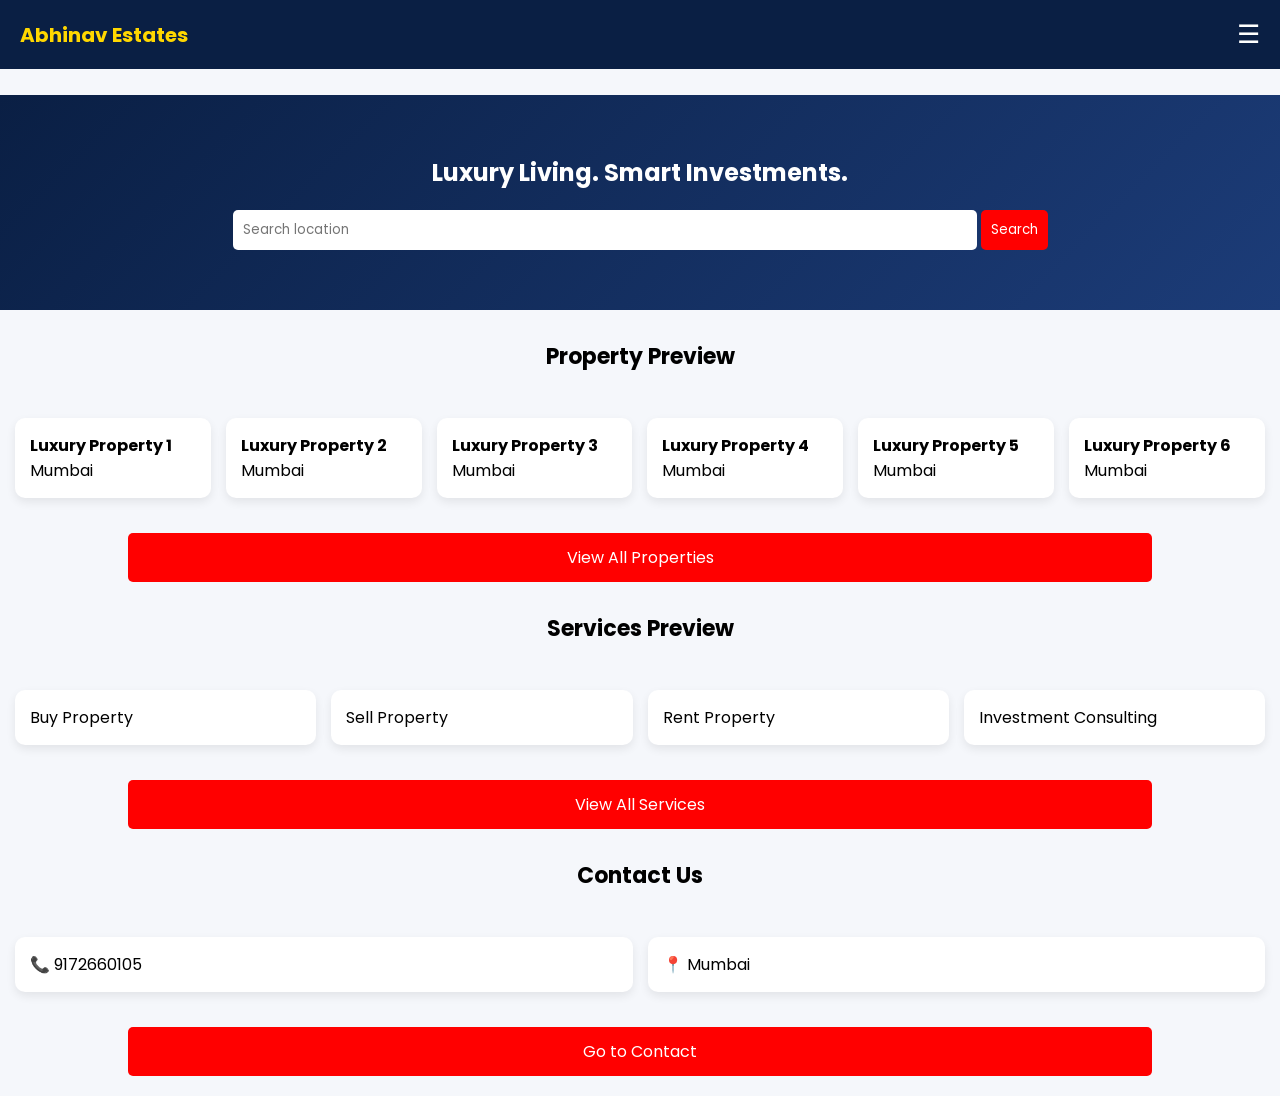
==== commit c5188346: "Update index.html" ====
--- a/index.html
+++ b/index.html
@@ -1,15 +1,4 @@
-/* ================== ABHINAV ESTATES - ULTRA PRO SYSTEM ================== */
-
-/* NOTE: This file = index.html (HOME PAGE IMPROVED) I fixed:
-
-UI (premium look)
-
-menu toggle (smooth + clean)
-
-property preview cards (modern)
-
-hero section spacing */
-
+/* ================== ABHINAV ESTATES FINAL HOME (FIXED MENU + PREVIEW) ================== */
 
 <!DOCTYPE html><html lang="en">
 <head>
@@ -17,9 +6,8 @@
 <meta name="viewport" content="width=device-width, initial-scale=1.0">
 <title>Abhinav Estates</title><link href="https://fonts.googleapis.com/css2?family=Poppins:wght@300;500;700&display=swap" rel="stylesheet"><style>
 *{margin:0;padding:0;box-sizing:border-box;font-family:Poppins}
-body{background:#f5f7fb;color:#111}
+body{background:#f5f7fb}
 
-/* NAVBAR */
 header{
 position:fixed;width:100%;top:0;
 display:flex;justify-content:space-between;align-items:center;
@@ -28,23 +16,25 @@
 }
 
 .logo{color:gold;font-size:20px;font-weight:700}
-
 .menu-toggle{font-size:26px;cursor:pointer}
 
+/* SIDE MENU */
 nav{
 position:fixed;top:0;right:-100%;
-width:70%;height:100%;
+width:75%;height:100%;
 background:#0a1f44;
 display:flex;flex-direction:column;
-padding:40px 20px;
+padding:30px 20px;
 transition:0.3s;
 }
+nav.active{right:0}
 
 nav a{color:#fff;text-decoration:none;margin:10px 0;font-size:18px}
 
-nav.active{right:0}
+/* DROPDOWN */
+.submenu{display:none;padding-left:10px}
+.submenu a{font-size:16px;color:#ddd}
 
-/* HERO */
 .hero{
 margin-top:70px;
 padding:60px 20px;
@@ -53,26 +43,11 @@
 color:#fff;
 }
 
-.hero h1{font-size:32px;line-height:1.4}
-.hero p{color:gold;margin:10px 0}
+.search-box{margin-top:20px}
+.search-box input{padding:10px;width:60%;border:none;border-radius:5px}
+.search-box button{padding:10px;background:red;color:#fff;border:none;border-radius:5px}
 
-.search-box{
-margin-top:20px;
-display:flex;gap:10px;justify-content:center;
-}
-
-.search-box input{
-padding:10px;width:60%;border-radius:5px;border:none;
-}
-
-.search-box button{
-padding:10px 15px;background:red;color:#fff;border:none;border-radius:5px;
-}
-
-/* PREVIEW */
-.section-title{
-text-align:center;margin:30px 0 10px;font-size:22px;font-weight:700
-}
+.section-title{text-align:center;margin:30px 0;font-size:22px}
 
 .preview{
 display:grid;
@@ -85,45 +60,60 @@
 border-radius:10px;
 padding:15px;
 box-shadow:0 4px 10px rgba(0,0,0,0.08);
-transition:0.3s;
 }
 
-.card:hover{transform:translateY(-5px)}
-
-.card h4{font-size:16px}
-.card p{color:#555;font-size:14px}
-
-/* BUTTON */
 .btn{
-display:inline-block;margin:20px auto;
-background:red;color:#fff;padding:12px 20px;
-border-radius:5px;text-decoration:none;
+display:block;width:80%;margin:20px auto;
+background:red;color:#fff;padding:12px;border-radius:5px;text-align:center;text-decoration:none
 }
-
-.center{text-align:center}
 
 </style></head>
 <body><header>
 <div class="logo">Abhinav Estates</div>
 <div class="menu-toggle" onclick="toggleMenu()">☰</div><nav id="nav">
-<a href="index.html">Home</a>
-<a href="properties.html">Properties</a>
-<a href="services.html">Services</a>
-<a href="contact.html">Contact</a>
+<a href="index.html">Home</a><a onclick="toggleSubmenu('projectMenu')">Projects ▼</a>
+
+<div id="projectMenu" class="submenu"><a onclick="toggleSubmenu('commercialMenu')">Commercial ▼</a>
+
+<div id="commercialMenu" class="submenu">
+<a href="properties.html?type=commercial&mode=rent">Rent for Commercial</a>
+<a href="properties.html?type=commercial&mode=sale">Sale for Commercial</a>
+</div><a onclick="toggleSubmenu('residentialMenu')">Residential ▼</a>
+
+<div id="residentialMenu" class="submenu">
+<a href="properties.html?type=residential&mode=rent">Rent for Residential</a>
+<a href="properties.html?type=residential&mode=sale">Sale for Residential</a>
+</div></div><a href="services.html">Services</a> <a href="contact.html">Contact</a>
+
 </nav>
 </header><section class="hero">
-<h1>Luxury Living. Smart Investments.</h1>
-<p>Trusted Real Estate in Mumbai</p><div class="search-box">
+<h1>Luxury Living. Smart Investments.</h1><div class="search-box">
 <input id="search" placeholder="Search location">
 <button onclick="goSearch()">Search</button>
 </div>
-</section><h2 class="section-title">Property Preview</h2>
-<div class="preview" id="preview"></div><div class="center">
-<a class="btn" href="properties.html">View All Properties</a>
-</div><script>
+</section><!-- PROPERTY PREVIEW --><h2 class="section-title">Property Preview</h2>
+<div class="preview" id="preview"></div>
+<a class="btn" href="properties.html">View All Properties</a><!-- SERVICES PREVIEW --><h2 class="section-title">Services Preview</h2>
+<div class="preview">
+<div class="card">Buy Property</div>
+<div class="card">Sell Property</div>
+<div class="card">Rent Property</div>
+<div class="card">Investment Consulting</div>
+</div>
+<a class="btn" href="services.html">View All Services</a><!-- CONTACT PREVIEW --><h2 class="section-title">Contact Us</h2>
+<div class="preview">
+<div class="card">📞 9172660105</div>
+<div class="card">📍 Mumbai</div>
+</div>
+<a class="btn" href="contact.html">Go to Contact</a><script>
 
 function toggleMenu(){
 document.getElementById("nav").classList.toggle("active");
+}
+
+function toggleSubmenu(id){
+let el=document.getElementById(id);
+el.style.display = el.style.display === "block" ? "none" : "block";
 }
 
 function goSearch(){
@@ -131,7 +121,7 @@
 window.location.href="properties.html?search="+val;
 }
 
-// SAMPLE PREVIEW
+// SAMPLE PROPERTY PREVIEW
 let data=[];
 for(let i=1;i<=6;i++){
 data.push({title:"Luxury Property "+i,location:"Mumbai"});
@@ -145,18 +135,4 @@
 document.getElementById("preview").innerHTML=html;
 
 </script></body>
-</html>/* ================= NEXT STEP ================= I will now create:
-
-1. properties.html (full logic + filters + URL search)
-
-
-2. services.html (premium UI)
-
-
-3. contact.html (form + WhatsApp + Firebase)
-
-
-4. Firebase backend setup */
-
-
-
+</html>
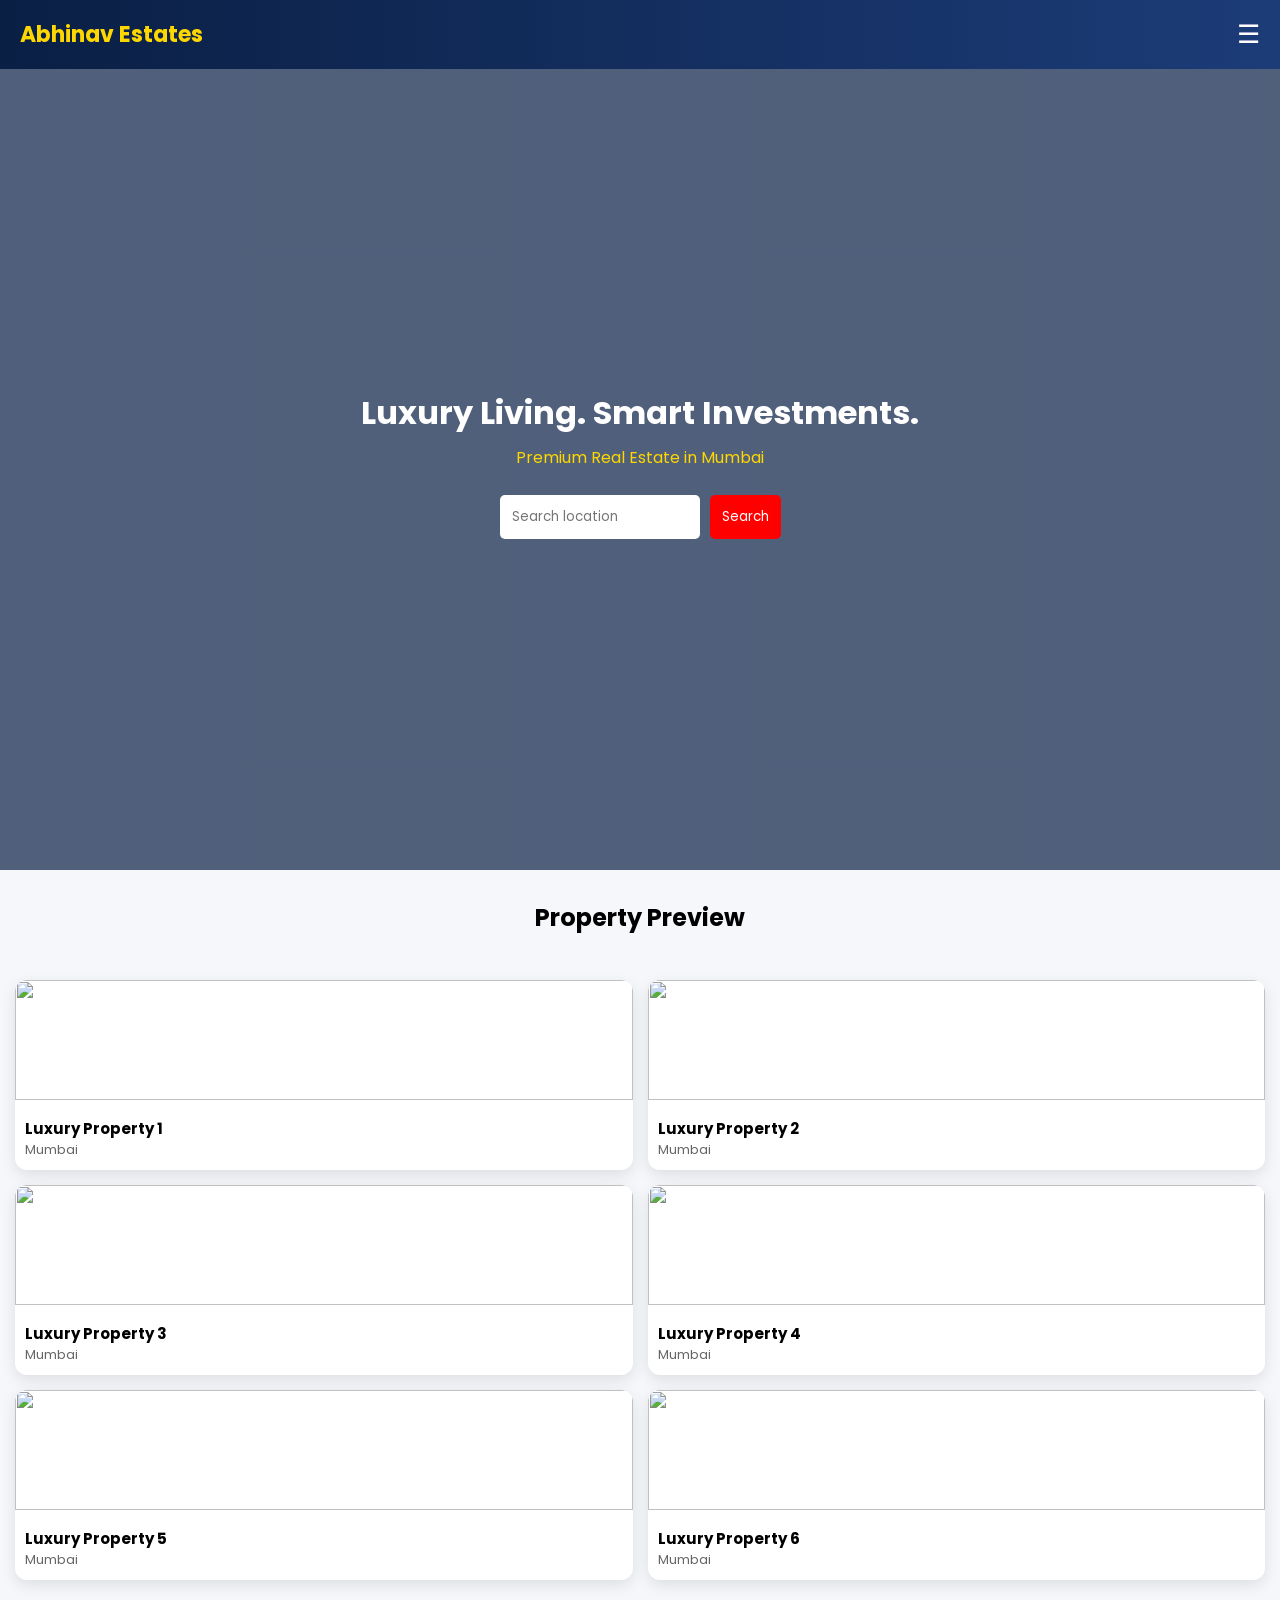
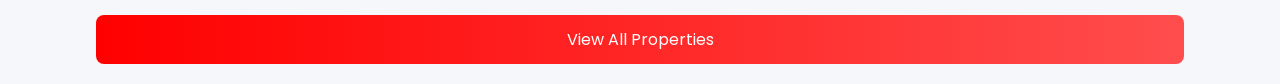
==== commit 0cb06532: "Update index.html" ====
--- a/index.html
+++ b/index.html
@@ -1,5 +1,3 @@
-/* ================== ABHINAV ESTATES FINAL HOME (FIXED MENU + PREVIEW) ================== */
-
 <!DOCTYPE html><html lang="en">
 <head>
 <meta charset="UTF-8">
@@ -8,14 +6,15 @@
 *{margin:0;padding:0;box-sizing:border-box;font-family:Poppins}
 body{background:#f5f7fb}
 
+/* HEADER */
 header{
-position:fixed;width:100%;top:0;
+position:fixed;top:0;width:100%;
 display:flex;justify-content:space-between;align-items:center;
 padding:15px 20px;
-background:#0a1f44;color:#fff;z-index:1000;
+background:linear-gradient(90deg,#0a1f44,#1c3c78);
+z-index:1000;color:#fff;
 }
-
-.logo{color:gold;font-size:20px;font-weight:700}
+.logo{color:gold;font-size:22px;font-weight:700}
 .menu-toggle{font-size:26px;cursor:pointer}
 
 /* SIDE MENU */
@@ -23,48 +22,72 @@
 position:fixed;top:0;right:-100%;
 width:75%;height:100%;
 background:#0a1f44;
-display:flex;flex-direction:column;
 padding:30px 20px;
 transition:0.3s;
+overflow-y:auto;
 }
 nav.active{right:0}
 
-nav a{color:#fff;text-decoration:none;margin:10px 0;font-size:18px}
-
-/* DROPDOWN */
-.submenu{display:none;padding-left:10px}
-.submenu a{font-size:16px;color:#ddd}
-
-.hero{
-margin-top:70px;
-padding:60px 20px;
-text-align:center;
-background:linear-gradient(135deg,#0a1f44,#1c3c78);
-color:#fff;
+nav a{
+color:#fff;text-decoration:none;
+display:block;padding:10px 0;font-size:18px;
 }
 
-.search-box{margin-top:20px}
-.search-box input{padding:10px;width:60%;border:none;border-radius:5px}
-.search-box button{padding:10px;background:red;color:#fff;border:none;border-radius:5px}
+.submenu{display:none;padding-left:15px}
+.submenu a{font-size:16px;color:#ccc}
 
-.section-title{text-align:center;margin:30px 0;font-size:22px}
+/* HERO FIX (REMOVED GAP + IMAGE BG) */
+.hero{
+margin-top:60px;
+height:90vh;
+background:linear-gradient(rgba(10,31,68,0.7),rgba(10,31,68,0.7)),
+url('https://images.unsplash.com/photo-1600585154340-be6161a56a0c');
+background-size:cover;
+background-position:center;
+display:flex;flex-direction:column;justify-content:center;align-items:center;
+text-align:center;color:#fff;padding:20px;
+}
 
+.hero h1{font-size:32px;line-height:1.4}
+.hero p{color:gold;margin:10px 0}
+
+.search-box{
+display:flex;gap:10px;margin-top:15px
+}
+.search-box input{padding:12px;border:none;border-radius:5px;width:200px}
+.search-box button{padding:12px;background:red;color:#fff;border:none;border-radius:5px}
+
+/* SECTION */
+.section-title{
+text-align:center;margin:30px 0;font-size:24px;font-weight:700
+}
+
+/* PROPERTY CARDS WITH IMAGE */
 .preview{
 display:grid;
-grid-template-columns:repeat(auto-fit,minmax(150px,1fr));
+grid-template-columns:repeat(2,1fr);
 gap:15px;padding:15px;
 }
 
 .card{
 background:#fff;
-border-radius:10px;
-padding:15px;
-box-shadow:0 4px 10px rgba(0,0,0,0.08);
+border-radius:12px;
+overflow:hidden;
+box-shadow:0 5px 15px rgba(0,0,0,0.1);
 }
 
+.card img{
+width:100%;height:120px;object-fit:cover;
+}
+
+.card-body{padding:10px}
+.card h4{font-size:15px}
+.card p{color:#666;font-size:13px}
+
 .btn{
-display:block;width:80%;margin:20px auto;
-background:red;color:#fff;padding:12px;border-radius:5px;text-align:center;text-decoration:none
+display:block;width:85%;margin:20px auto;
+background:linear-gradient(90deg,red,#ff4d4d);
+color:#fff;padding:12px;border-radius:8px;text-align:center;text-decoration:none
 }
 
 </style></head>
@@ -87,25 +110,14 @@
 
 </nav>
 </header><section class="hero">
-<h1>Luxury Living. Smart Investments.</h1><div class="search-box">
+<h1>Luxury Living. Smart Investments.</h1>
+<p>Premium Real Estate in Mumbai</p><div class="search-box">
 <input id="search" placeholder="Search location">
 <button onclick="goSearch()">Search</button>
 </div>
-</section><!-- PROPERTY PREVIEW --><h2 class="section-title">Property Preview</h2>
+</section><h2 class="section-title">Property Preview</h2>
 <div class="preview" id="preview"></div>
-<a class="btn" href="properties.html">View All Properties</a><!-- SERVICES PREVIEW --><h2 class="section-title">Services Preview</h2>
-<div class="preview">
-<div class="card">Buy Property</div>
-<div class="card">Sell Property</div>
-<div class="card">Rent Property</div>
-<div class="card">Investment Consulting</div>
-</div>
-<a class="btn" href="services.html">View All Services</a><!-- CONTACT PREVIEW --><h2 class="section-title">Contact Us</h2>
-<div class="preview">
-<div class="card">📞 9172660105</div>
-<div class="card">📍 Mumbai</div>
-</div>
-<a class="btn" href="contact.html">Go to Contact</a><script>
+<a class="btn" href="properties.html">View All Properties</a><script>
 
 function toggleMenu(){
 document.getElementById("nav").classList.toggle("active");
@@ -121,15 +133,26 @@
 window.location.href="properties.html?search="+val;
 }
 
-// SAMPLE PROPERTY PREVIEW
+// PROPERTY WITH IMAGE
 let data=[];
 for(let i=1;i<=6;i++){
-data.push({title:"Luxury Property "+i,location:"Mumbai"});
+data.push({
+title:"Luxury Property "+i,
+location:"Mumbai",
+image:"https://images.unsplash.com/photo-1560185127-6ed189bf02f4"
+});
 }
 
 let html="";
 data.forEach(p=>{
-html+=`<div class="card"><h4>${p.title}</h4><p>${p.location}</p></div>`;
+html+=`
+<div class="card">
+<img src="${p.image}">
+<div class="card-body">
+<h4>${p.title}</h4>
+<p>${p.location}</p>
+</div>
+</div>`;
 });
 
 document.getElementById("preview").innerHTML=html;
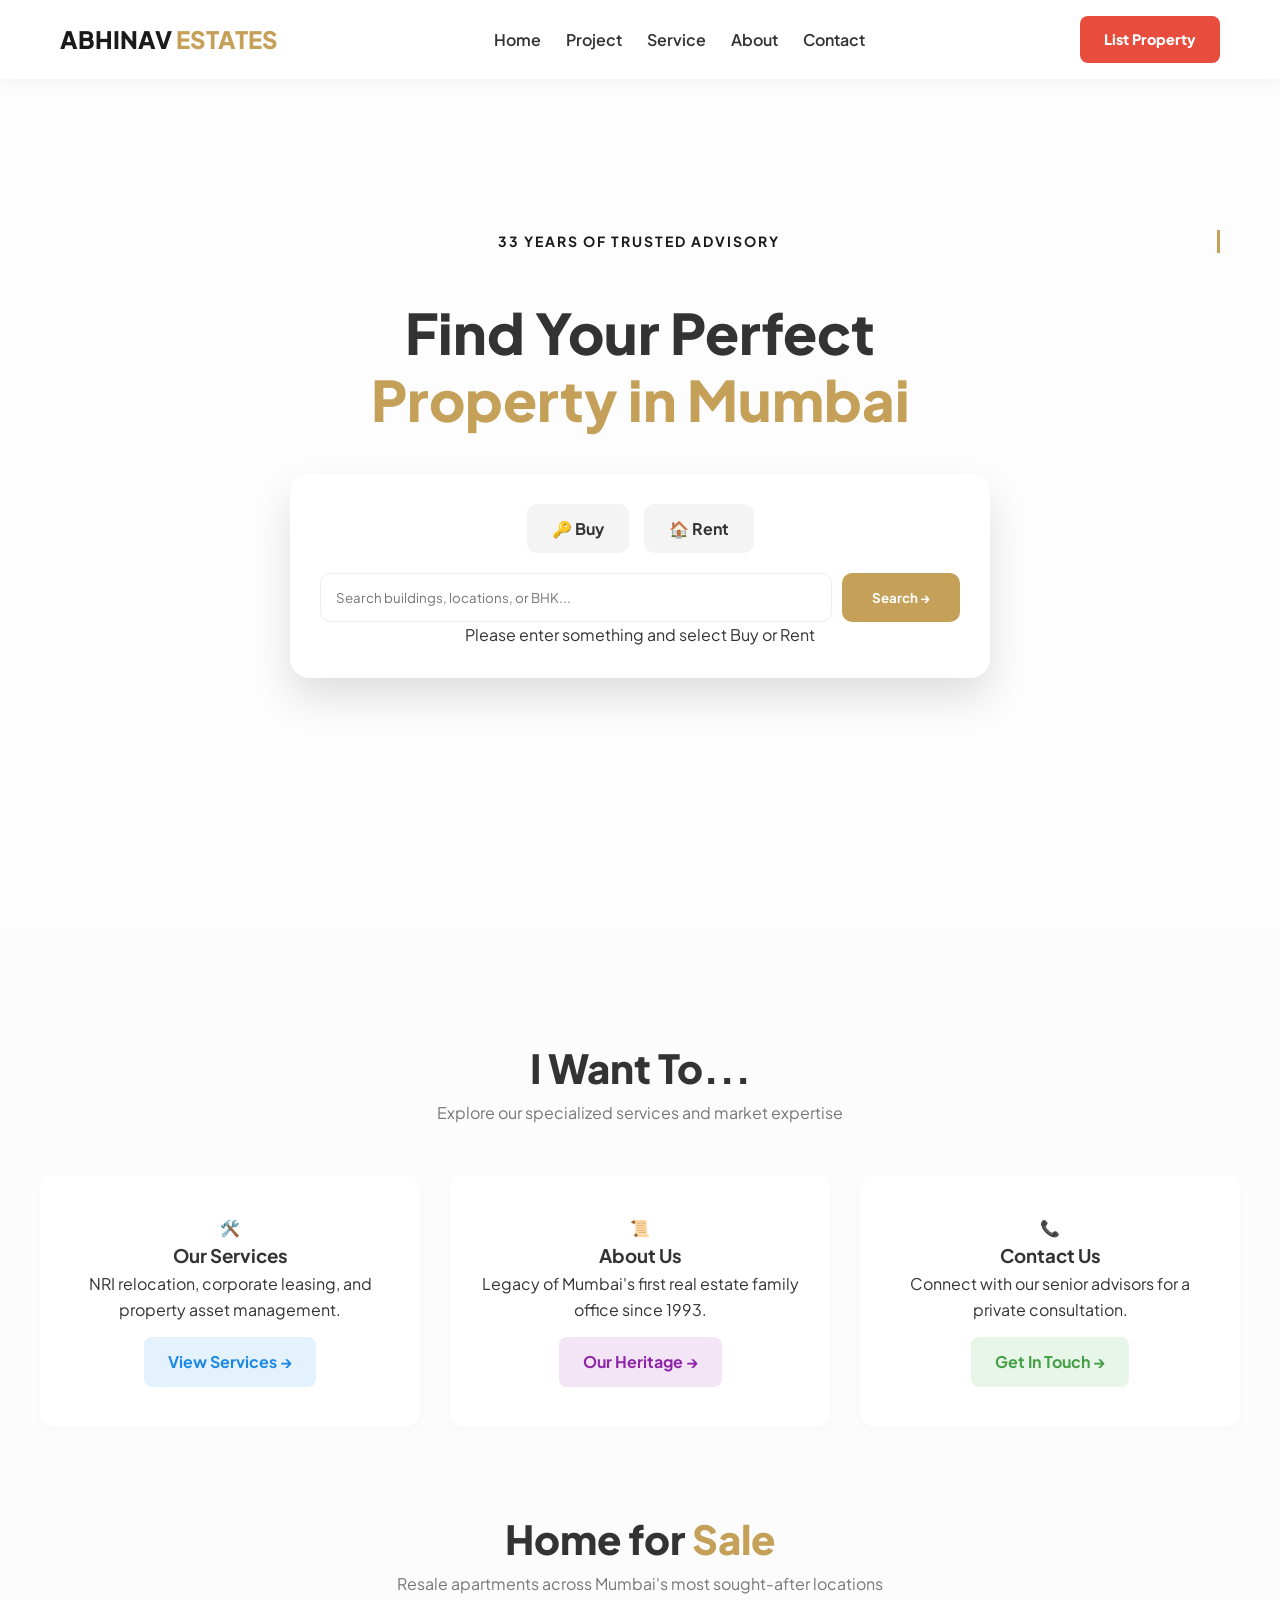
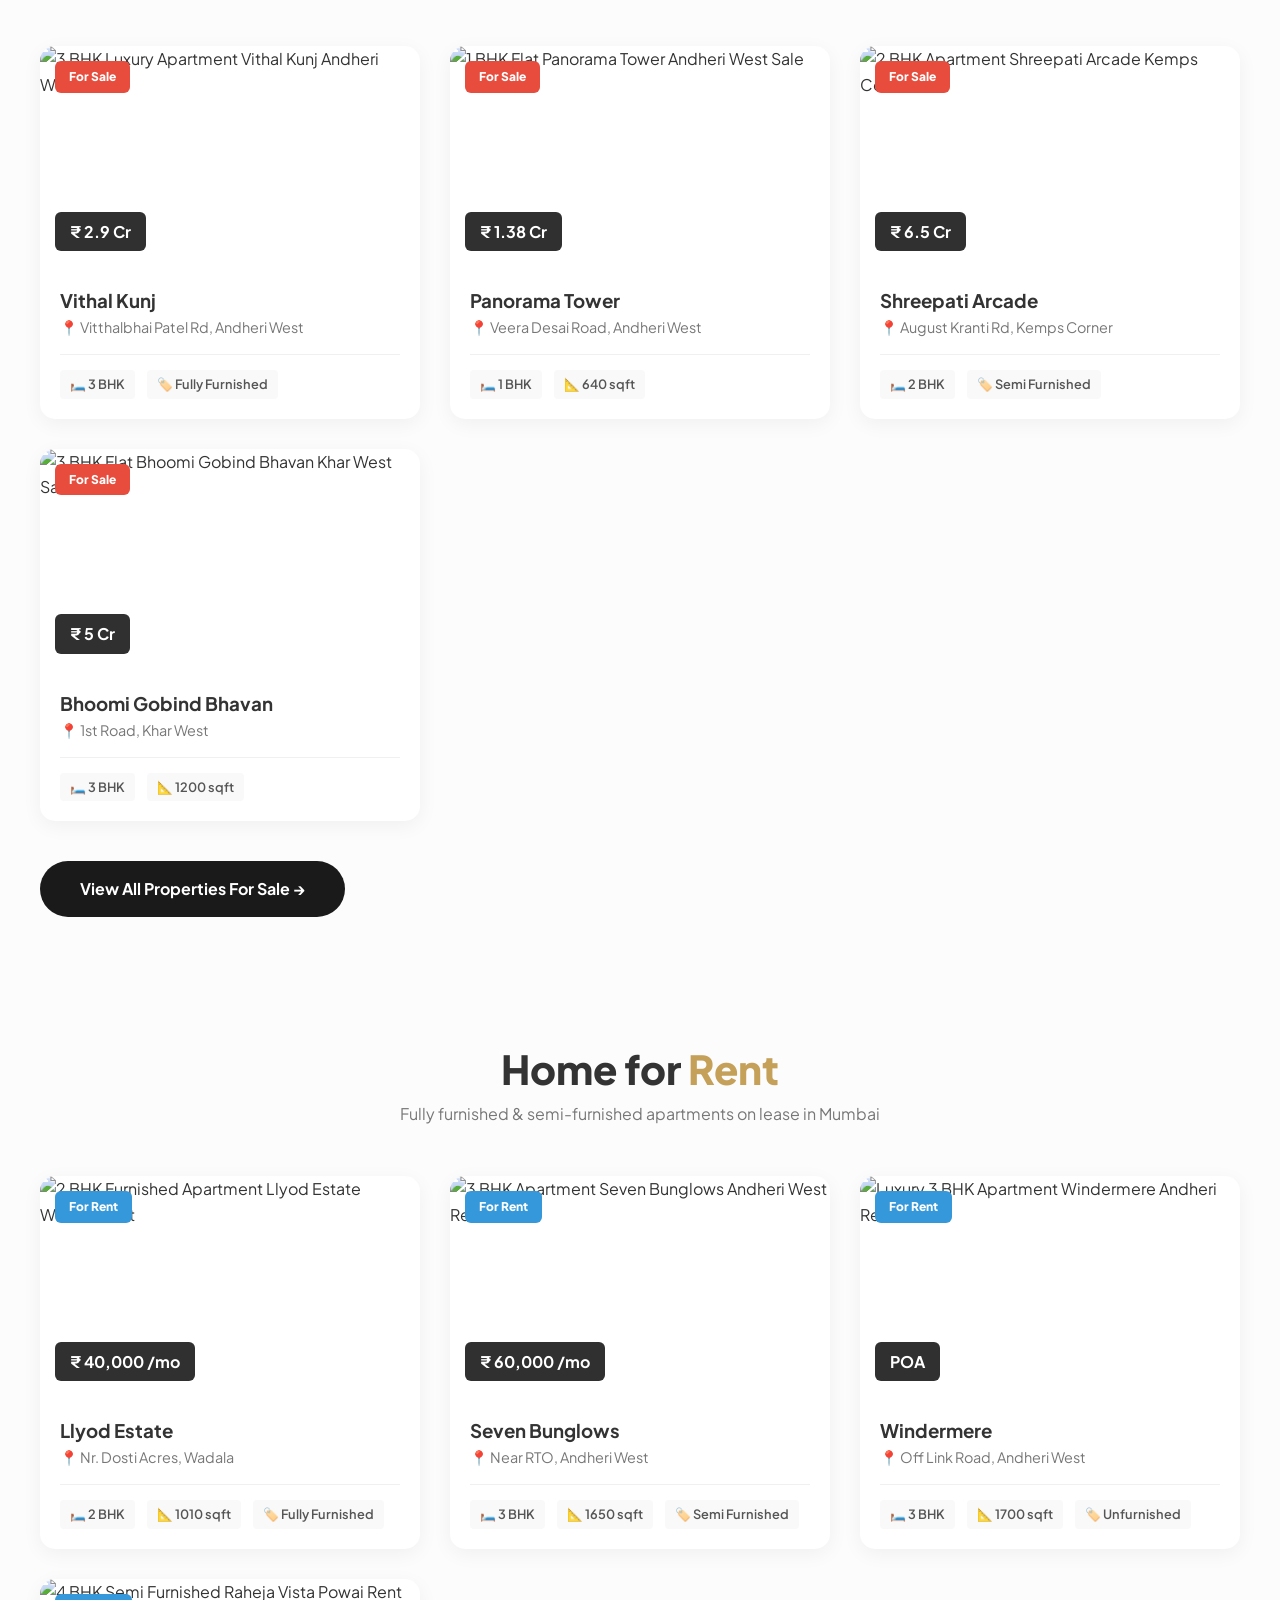
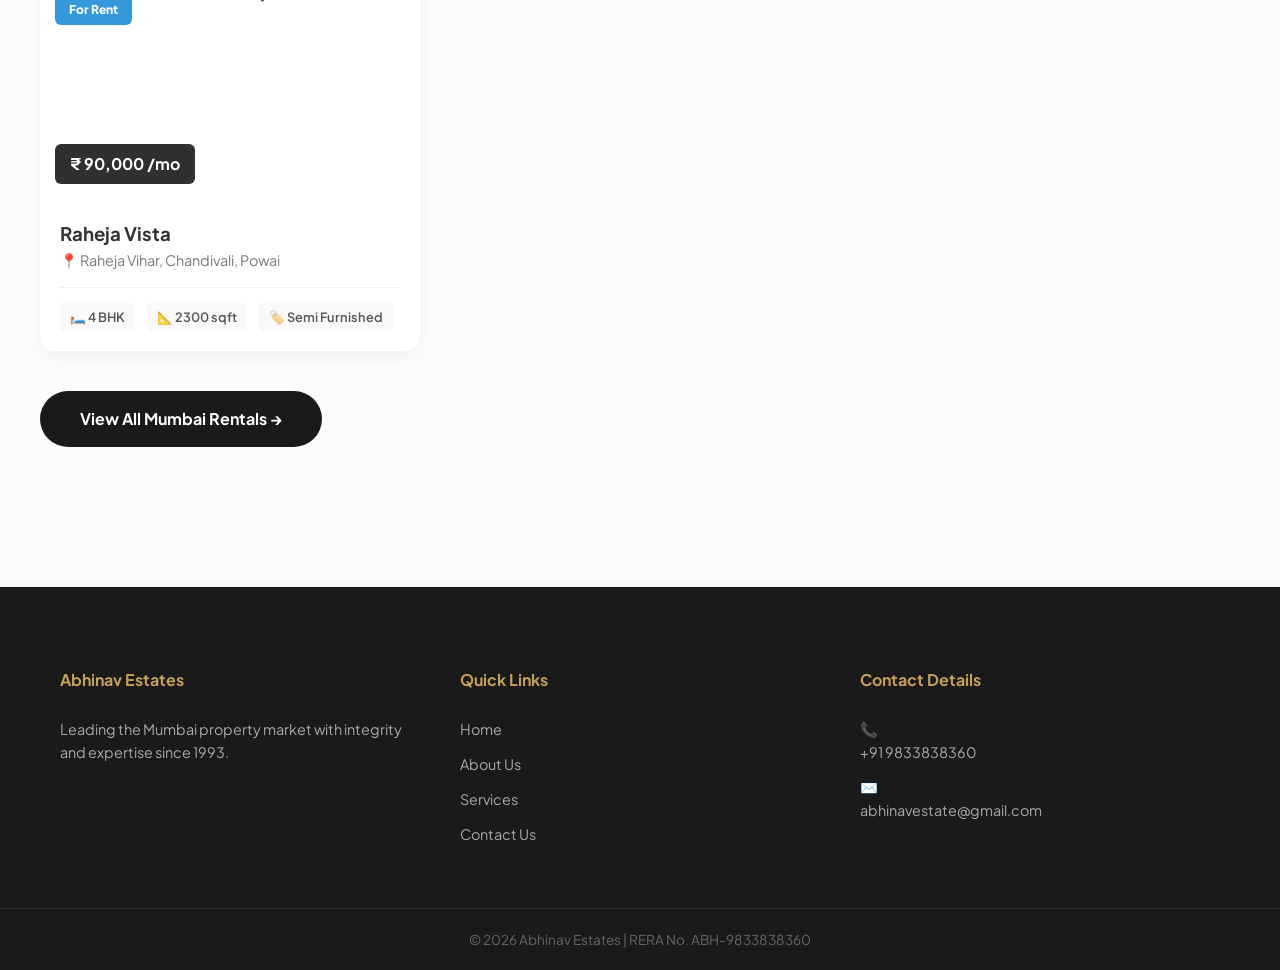
==== commit 6904b467: "Add files via upload" ====
--- a/index.html
+++ b/index.html
@@ -1,161 +1,747 @@
-<!DOCTYPE html><html lang="en">
-<head>
-<meta charset="UTF-8">
-<meta name="viewport" content="width=device-width, initial-scale=1.0">
-<title>Abhinav Estates</title><link href="https://fonts.googleapis.com/css2?family=Poppins:wght@300;500;700&display=swap" rel="stylesheet"><style>
-*{margin:0;padding:0;box-sizing:border-box;font-family:Poppins}
-body{background:#f5f7fb}
-
-/* HEADER */
-header{
-position:fixed;top:0;width:100%;
-display:flex;justify-content:space-between;align-items:center;
-padding:15px 20px;
-background:linear-gradient(90deg,#0a1f44,#1c3c78);
-z-index:1000;color:#fff;
-}
-.logo{color:gold;font-size:22px;font-weight:700}
-.menu-toggle{font-size:26px;cursor:pointer}
-
-/* SIDE MENU */
-nav{
-position:fixed;top:0;right:-100%;
-width:75%;height:100%;
-background:#0a1f44;
-padding:30px 20px;
-transition:0.3s;
-overflow-y:auto;
-}
-nav.active{right:0}
-
-nav a{
-color:#fff;text-decoration:none;
-display:block;padding:10px 0;font-size:18px;
-}
-
-.submenu{display:none;padding-left:15px}
-.submenu a{font-size:16px;color:#ccc}
-
-/* HERO FIX (REMOVED GAP + IMAGE BG) */
-.hero{
-margin-top:60px;
-height:90vh;
-background:linear-gradient(rgba(10,31,68,0.7),rgba(10,31,68,0.7)),
-url('https://images.unsplash.com/photo-1600585154340-be6161a56a0c');
-background-size:cover;
-background-position:center;
-display:flex;flex-direction:column;justify-content:center;align-items:center;
-text-align:center;color:#fff;padding:20px;
-}
-
-.hero h1{font-size:32px;line-height:1.4}
-.hero p{color:gold;margin:10px 0}
-
-.search-box{
-display:flex;gap:10px;margin-top:15px
-}
-.search-box input{padding:12px;border:none;border-radius:5px;width:200px}
-.search-box button{padding:12px;background:red;color:#fff;border:none;border-radius:5px}
-
-/* SECTION */
-.section-title{
-text-align:center;margin:30px 0;font-size:24px;font-weight:700
-}
-
-/* PROPERTY CARDS WITH IMAGE */
-.preview{
-display:grid;
-grid-template-columns:repeat(2,1fr);
-gap:15px;padding:15px;
-}
-
-.card{
-background:#fff;
-border-radius:12px;
-overflow:hidden;
-box-shadow:0 5px 15px rgba(0,0,0,0.1);
-}
-
-.card img{
-width:100%;height:120px;object-fit:cover;
-}
-
-.card-body{padding:10px}
-.card h4{font-size:15px}
-.card p{color:#666;font-size:13px}
-
-.btn{
-display:block;width:85%;margin:20px auto;
-background:linear-gradient(90deg,red,#ff4d4d);
-color:#fff;padding:12px;border-radius:8px;text-align:center;text-decoration:none
-}
-
-</style></head>
-<body><header>
-<div class="logo">Abhinav Estates</div>
-<div class="menu-toggle" onclick="toggleMenu()">☰</div><nav id="nav">
-<a href="index.html">Home</a><a onclick="toggleSubmenu('projectMenu')">Projects ▼</a>
-
-<div id="projectMenu" class="submenu"><a onclick="toggleSubmenu('commercialMenu')">Commercial ▼</a>
-
-<div id="commercialMenu" class="submenu">
-<a href="properties.html?type=commercial&mode=rent">Rent for Commercial</a>
-<a href="properties.html?type=commercial&mode=sale">Sale for Commercial</a>
-</div><a onclick="toggleSubmenu('residentialMenu')">Residential ▼</a>
-
-<div id="residentialMenu" class="submenu">
-<a href="properties.html?type=residential&mode=rent">Rent for Residential</a>
-<a href="properties.html?type=residential&mode=sale">Sale for Residential</a>
-</div></div><a href="services.html">Services</a> <a href="contact.html">Contact</a>
-
-</nav>
-</header><section class="hero">
-<h1>Luxury Living. Smart Investments.</h1>
-<p>Premium Real Estate in Mumbai</p><div class="search-box">
-<input id="search" placeholder="Search location">
-<button onclick="goSearch()">Search</button>
-</div>
-</section><h2 class="section-title">Property Preview</h2>
-<div class="preview" id="preview"></div>
-<a class="btn" href="properties.html">View All Properties</a><script>
-
-function toggleMenu(){
-document.getElementById("nav").classList.toggle("active");
-}
-
-function toggleSubmenu(id){
-let el=document.getElementById(id);
-el.style.display = el.style.display === "block" ? "none" : "block";
-}
-
-function goSearch(){
-let val=document.getElementById("search").value;
-window.location.href="properties.html?search="+val;
-}
-
-// PROPERTY WITH IMAGE
-let data=[];
-for(let i=1;i<=6;i++){
-data.push({
-title:"Luxury Property "+i,
-location:"Mumbai",
-image:"https://images.unsplash.com/photo-1560185127-6ed189bf02f4"
-});
-}
-
-let html="";
-data.forEach(p=>{
-html+=`
-<div class="card">
-<img src="${p.image}">
-<div class="card-body">
-<h4>${p.title}</h4>
-<p>${p.location}</p>
-</div>
-</div>`;
-});
-
-document.getElementById("preview").innerHTML=html;
-
-</script></body>
-</html>
+<!DOCTYPE html>
+<html lang="en">
+
+<head>
+    <meta charset="UTF-8">
+    <meta name="viewport" content="width=device-width, initial-scale=1.0">
+    <title>Abhinav Estates | Premium Real Estate Mumbai | 33 Years of Trust</title>
+    <meta name="description"
+        content="Search verified luxury properties in Mumbai. Expert real estate advisors for residential sales, commercial leasing, and property management since 1993.">
+    <link rel="canonical" href="https://www.abhinavestates.com/" />
+    <link href="https://fonts.googleapis.com/css2?family=Plus+Jakarta+Sans:wght@300;400;500;600;700;800&display=swap"
+        rel="stylesheet">
+    <link rel="stylesheet" href="style.css">
+
+
+</head>
+
+<body>
+
+    <header>
+        <nav class="container flex-between">
+
+            <a href="index.html" class="logo">
+                ABHINAV <span>ESTATES</span>
+            </a>
+
+            <div class="menu-toggle" id="menuToggle">
+                ☰
+            </div>
+
+            <ul class="nav-links" id="navLinks">
+
+                <li><a href="index.html">Home</a></li>
+
+                <li class="dropdown">
+                    <a href="#">Project</a>
+
+                    <div class="dropdown-content">
+
+                        <div class="nested-dropdown">
+                            <a href="#">Residential</a>
+
+                            <div class="nested-content">
+                                <a href="res-rent.html">For Rent</a>
+                                <a href="res-sale.html">For Sale</a>
+                            </div>
+                        </div>
+
+                        <div class="nested-dropdown">
+                            <a href="#">Commercial</a>
+
+                            <div class="nested-content">
+                                <a href="com-rent.html">For Rent</a>
+                                <a href="com-sale.html">For Sale</a>
+                            </div>
+                        </div>
+
+                    </div>
+                </li>
+
+                <li><a href="services.html">Service</a></li>
+
+                <li><a href="about.html">About</a></li>
+
+                <li><a href="contact.html">Contact</a></li>
+
+                <!-- MOBILE BUTTON -->
+                <li class="mobile-list-btn">
+                    <a href="list-property.html" class="btn-list">
+                        List Property
+                    </a>
+                </li>
+
+            </ul>
+
+            <!-- DESKTOP BUTTON -->
+            <div class="nav-right">
+
+                <a href="list-property.html" class="btn-list">
+                    List Property
+                </a>
+
+            </div>
+
+        </nav>
+    </header>
+    
+    <main>
+        <section class="hero" aria-labelledby="hero-title">
+
+            <!-- Sliding Background Images -->
+            <div class="hero-slider">
+                <div class="slide active"
+                    style="background-image:url('https://images.unsplash.com/photo-1512917774080-9991f1c4c750?auto=format&fit=crop&w=1500');">
+                </div>
+
+                <div class="slide"
+                    style="background-image:url('https://images.unsplash.com/photo-1486406146926-c627a92ad1ab?auto=format&fit=crop&w=1500');">
+                </div>
+
+                <div class="slide"
+                    style="background-image:url('https://images.unsplash.com/photo-1545324418-cc1a3fa10c00?auto=format&fit=crop&w=1500');">
+                </div>
+
+                <div class="slide"
+                    style="background-image:url('https://images.unsplash.com/photo-1512918728675-ed5a9ecdebfd?auto=format&fit=crop&w=1500');">
+                </div>
+
+                <div class="slide"
+                    style="background-image:url('https://images.unsplash.com/photo-1600585154340-be6161a56a0c?auto=format&fit=crop&w=1500');">
+                </div>
+            </div>
+
+            <div class="hero-overlay"></div>
+
+            <div class="hero-inner container text-center">
+                <span class="hero-badge typing reveal">33 YEARS OF TRUSTED ADVISORY</span>
+
+                <h1 id="hero-title" class="hero-heading reveal">
+                    Find Your Perfect <br>
+                    <span>Property in Mumbai</span>
+                </h1>
+
+                <div class="search-container centered reveal">
+                    <form id="propertySearchForm" role="search">
+
+                        <div class="search-tabs">
+
+                            <label class="tab-item">
+                                <input type="radio" name="stype" value="buy">
+                                <span class="tab-box">🔑 Buy</span>
+                            </label>
+
+                            <label class="tab-item">
+                                <input type="radio" name="stype" value="rent">
+                                <span class="tab-box">🏠 Rent</span>
+                            </label>
+
+                        </div>
+
+                        <div class="search-main">
+
+                            <input type="text" id="searchInput" placeholder="Search buildings, locations, or BHK..."
+                                aria-label="Search properties">
+
+                            <button type="submit" class="btn-search-trigger disabled-btn" id="searchBtn">
+
+                                Search →
+
+                            </button>
+
+                        </div>
+
+                        <p id="searchError" class="search-error">
+                            Please enter something and select Buy or Rent
+                        </p>
+
+                    </form>
+                </div>
+            </div>
+        </section>
+
+        <section class="stats-card container reveal" aria-label="Market Statistics">
+            <div class="stat-box">
+                <div class="h2">40,273</div>
+                <p>Verified Properties</p>
+            </div>
+            <div class="stat-box">
+                <div class="h2">19,237</div>
+                <p>Buildings Covered</p>
+            </div>
+            <div class="stat-box">
+                <div class="h2">33+</div>
+                <p>Years Experience</p>
+            </div>
+        </section>
+
+        <section class="container section-padding">
+            <div class="text-center">
+                <h2 class="section-title">I Want To...</h2>
+                <p class="section-subtitle">Explore our specialized services and market expertise</p>
+            </div>
+
+            <div class="grid-3">
+                <article class="action-card reveal">
+                    <div class="icon-circle blue" aria-hidden="true">🛠️</div>
+                    <h3>Our Services</h3>
+                    <p>NRI relocation, corporate leasing, and property asset management.</p>
+                    <a href="services.html" class="btn-action b-blue">View Services →</a>
+                </article>
+                <article class="action-card reveal">
+                    <div class="icon-circle gold" aria-hidden="true">📜</div>
+                    <h3>About Us</h3>
+                    <p>Legacy of Mumbai's first real estate family office since 1993.</p>
+                    <a href="about.html" class="btn-action b-gold">Our Heritage →</a>
+                </article>
+                <article class="action-card reveal">
+                    <div class="icon-circle green" aria-hidden="true">📞</div>
+                    <h3>Contact Us</h3>
+                    <p>Connect with our senior advisors for a private consultation.</p>
+                    <a href="contact.html" class="btn-action b-green">Get In Touch →</a>
+                </article>
+            </div>
+        </section>
+
+        <section class="container section-padding" style="padding-top: 0;">
+            <div class="text-center">
+                <h2 class="section-title reveal">Home for <span>Sale</span></h2>
+                <p class="section-subtitle reveal">Resale apartments across Mumbai's most sought-after locations</p>
+            </div>
+
+            <div class="property-grid">
+                <article class="property-card reveal">
+                    <div class="prop-img-wrap">
+                        <img src="https://images.unsplash.com/photo-1512917774080-9991f1c4c750?auto=format&fit=crop&w=600"
+                            alt="3 BHK Luxury Apartment Vithal Kunj Andheri West Sale">
+                        <span class="tag-sale">For Sale</span>
+                        <span class="price-tag">₹ 2.9 Cr</span>
+                    </div>
+                    <div class="prop-details">
+                        <h3>Vithal Kunj</h3>
+                        <p class="location">📍 Vitthalbhai Patel Rd, Andheri West</p>
+                        <div class="specs">
+                            <span>🛏️ 3 BHK</span>
+                            <span>🏷️ Fully Furnished</span>
+                        </div>
+                    </div>
+                </article>
+
+                <article class="property-card reveal">
+                    <div class="prop-img-wrap">
+                        <img src="https://images.unsplash.com/photo-1582407947304-fd86f028f716?auto=format&fit=crop&w=600"
+                            alt="1 BHK Flat Panorama Tower Andheri West Sale">
+                        <span class="tag-sale">For Sale</span>
+                        <span class="price-tag">₹ 1.38 Cr</span>
+                    </div>
+                    <div class="prop-details">
+                        <h3>Panorama Tower</h3>
+                        <p class="location">📍 Veera Desai Road, Andheri West</p>
+                        <div class="specs">
+                            <span>🛏️ 1 BHK</span>
+                            <span>📐 640 sqft</span>
+                        </div>
+                    </div>
+                </article>
+
+                <article class="property-card reveal">
+                    <div class="prop-img-wrap">
+                        <img src="https://images.unsplash.com/photo-1545324418-cc1a3fa10c00?auto=format&fit=crop&w=600"
+                            alt="2 BHK Apartment Shreepati Arcade Kemps Corner Sale">
+                        <span class="tag-sale">For Sale</span>
+                        <span class="price-tag">₹ 6.5 Cr</span>
+                    </div>
+                    <div class="prop-details">
+                        <h3>Shreepati Arcade</h3>
+                        <p class="location">📍 August Kranti Rd, Kemps Corner</p>
+                        <div class="specs">
+                            <span>🛏️ 2 BHK</span>
+                            <span>🏷️ Semi Furnished</span>
+                        </div>
+                    </div>
+                </article>
+
+                <article class="property-card reveal">
+                    <div class="prop-img-wrap">
+                        <img src="https://images.unsplash.com/photo-1560448204-603b3fc33ddc?auto=format&fit=crop&w=600"
+                            alt="3 BHK Flat Bhoomi Gobind Bhavan Khar West Sale">
+                        <span class="tag-sale">For Sale</span>
+                        <span class="price-tag">₹ 5 Cr</span>
+                    </div>
+                    <div class="prop-details">
+                        <h3>Bhoomi Gobind Bhavan</h3>
+                        <p class="location">📍 1st Road, Khar West</p>
+                        <div class="specs">
+                            <span>🛏️ 3 BHK</span>
+                            <span>📐 1200 sqft</span>
+                        </div>
+                    </div>
+                </article>
+            </div>
+
+            <div class="text-center">
+                <a href="res-sale.html" class="btn-view-all">View All Properties For Sale →</a>
+            </div>
+        </section>
+
+        <section class="container section-padding" style="padding-top: 40px;">
+            <div class="text-center">
+                <h2 class="section-title">Home for <span>Rent</span></h2>
+                <p class="section-subtitle">Fully furnished & semi-furnished apartments on lease in Mumbai</p>
+            </div>
+
+            <div class="property-grid">
+                <article class="property-card reveal">
+                    <div class="prop-img-wrap">
+                        <img src="https://images.unsplash.com/photo-1493809842364-78817add7ffb?auto=format&fit=crop&w=600"
+                            alt="2 BHK Furnished Apartment Llyod Estate Wadala Rent">
+                        <span class="tag-rent">For Rent</span>
+                        <span class="price-tag">₹ 40,000 /mo</span>
+                    </div>
+                    <div class="prop-details">
+                        <h3>Llyod Estate</h3>
+                        <p class="location">📍 Nr. Dosti Acres, Wadala</p>
+                        <div class="specs">
+                            <span>🛏️ 2 BHK</span>
+                            <span>📐 1010 sqft</span>
+                            <span>🏷️ Fully Furnished</span>
+                        </div>
+                    </div>
+                </article>
+
+                <article class="property-card reveal">
+                    <div class="prop-img-wrap">
+                        <img src="https://images.unsplash.com/photo-1484154218962-a197022b5858?auto=format&fit=crop&w=600"
+                            alt="3 BHK Apartment Seven Bunglows Andheri West Rent">
+                        <span class="tag-rent">For Rent</span>
+                        <span class="price-tag">₹ 60,000 /mo</span>
+                    </div>
+                    <div class="prop-details">
+                        <h3>Seven Bunglows</h3>
+                        <p class="location">📍 Near RTO, Andheri West</p>
+                        <div class="specs">
+                            <span>🛏️ 3 BHK</span>
+                            <span>📐 1650 sqft</span>
+                            <span>🏷️ Semi Furnished</span>
+                        </div>
+                    </div>
+                </article>
+
+                <article class="property-card reveal">
+                    <div class="prop-img-wrap">
+                        <img src="https://images.unsplash.com/photo-1502672260266-1c1ef2d93688?auto=format&fit=crop&w=600"
+                            alt="Luxury 3 BHK Apartment Windermere Andheri Rent">
+                        <span class="tag-rent">For Rent</span>
+                        <span class="price-tag">POA</span>
+                    </div>
+                    <div class="prop-details">
+                        <h3>Windermere</h3>
+                        <p class="location">📍 Off Link Road, Andheri West</p>
+                        <div class="specs">
+                            <span>🛏️ 3 BHK</span>
+                            <span>📐 1700 sqft</span>
+                            <span>🏷️ Unfurnished</span>
+                        </div>
+                    </div>
+                </article>
+
+                <article class="property-card reveal">
+                    <div class="prop-img-wrap">
+                        <img src="https://images.unsplash.com/photo-1460317442991-0ec209397118?auto=format&fit=crop&w=600"
+                            alt="4 BHK Semi Furnished Raheja Vista Powai Rent">
+                        <span class="tag-rent">For Rent</span>
+                        <span class="price-tag">₹ 90,000 /mo</span>
+                    </div>
+                    <div class="prop-details">
+                        <h3>Raheja Vista</h3>
+                        <p class="location">📍 Raheja Vihar, Chandivali, Powai</p>
+                        <div class="specs">
+                            <span>🛏️ 4 BHK</span>
+                            <span>📐 2300 sqft</span>
+                            <span>🏷️ Semi Furnished</span>
+                        </div>
+                    </div>
+                </article>
+            </div>
+
+            <div class="text-center">
+                <a href="res-rent.html" class="btn-view-all">View All Mumbai Rentals →</a>
+            </div>
+        </section>
+    </main>
+
+    <footer class="main-footer reveal">
+        <div class="container footer-grid">
+            <div class="footer-col">
+                <h4>Abhinav Estates</h4>
+                <p>Leading the Mumbai property market with integrity and expertise since 1993.</p>
+            </div>
+            <nav class="footer-col" aria-label="Footer Navigation">
+                <h4>Quick Links</h4>
+                <a href="index.html">Home</a>
+                <a href="about.html">About Us</a>
+                <a href="services.html">Services</a>
+                <a href="contact.html">Contact Us</a>
+            </nav>
+            <div class="footer-col">
+                <h4>Contact Details</h4>
+                <p>📞 <a href="tel:+919833838360" style="color: inherit; text-decoration: none;">+91 9833838360</a></p>
+                <p>✉️ <a href="mailto:abhinavestate@gmail.com"
+                        style="color: inherit; text-decoration: none;">abhinavestate@gmail.com</a></p>
+            </div>
+        </div>
+        <div class="footer-bottom">
+            <p>© 2026 Abhinav Estates | RERA No. ABH-9833838360</p>
+        </div>
+    </footer>
+
+    <script>
+
+        /* HERO SLIDER */
+
+        const slides = document.querySelectorAll(".slide");
+
+        let currentSlide = 0;
+
+        function changeSlide() {
+
+            slides[currentSlide].classList.remove("active");
+            slides[currentSlide].classList.add("prev");
+
+            currentSlide++;
+
+            if (currentSlide >= slides.length) {
+                currentSlide = 0;
+            }
+
+            slides[currentSlide].classList.add("active");
+
+            setTimeout(() => {
+                slides.forEach(slide => {
+                    slide.classList.remove("prev");
+                });
+            }, 1500);
+        }
+
+        setInterval(changeSlide, 4000);
+
+
+        /* SCROLL REVEAL */
+
+        const reveals = document.querySelectorAll(
+            ".property-card, .action-card, .stats-card, .section-title, .section-subtitle, .footer-grid"
+        );
+
+        function revealOnScroll() {
+
+            const windowHeight = window.innerHeight;
+
+            reveals.forEach(item => {
+
+                const top = item.getBoundingClientRect().top;
+
+                if (top < windowHeight - 100) {
+                    item.classList.add("active", "reveal");
+                }
+            });
+        }
+
+        window.addEventListener("scroll", revealOnScroll);
+
+        revealOnScroll();
+
+    </script>
+
+    <script>
+
+        document.getElementById("propertySearchForm")
+            .addEventListener("submit", function (e) {
+
+                e.preventDefault();
+
+                const type =
+                    document.querySelector('input[name="stype"]:checked').value;
+
+                const search =
+                    document.getElementById("searchInput")
+                        .value
+                        .trim();
+
+                if (type === "buy") {
+
+                    window.location.href =
+                        "res-sale.html?search=" +
+                        encodeURIComponent(search);
+
+                }
+
+                else {
+
+                    window.location.href =
+                        "res-rent.html?search=" +
+                        encodeURIComponent(search);
+
+                }
+
+            });
+
+    </script>
+
+    <script>
+
+        /* PROFESSIONAL REPEATING SCROLL ANIMATION */
+
+        const revealElements = document.querySelectorAll('.reveal');
+
+        function revealOnScroll() {
+
+            const windowHeight = window.innerHeight;
+
+            revealElements.forEach((element) => {
+
+                const top = element.getBoundingClientRect().top;
+                const bottom = element.getBoundingClientRect().bottom;
+
+                /* IF ELEMENT IS VISIBLE */
+                if (top < windowHeight - 100 && bottom > 100) {
+
+                    element.classList.add('active');
+
+                }
+
+                /* IF ELEMENT GOES OUTSIDE SCREEN */
+                else {
+
+                    element.classList.remove('active');
+
+                }
+
+            });
+
+        }
+
+        /* RUN ON SCROLL */
+        window.addEventListener('scroll', revealOnScroll);
+
+        /* RUN ON PAGE LOAD */
+        window.addEventListener('load', revealOnScroll);
+
+    </script>
+
+
+
+
+
+
+
+
+
+
+<!-- 
+    <script>
+
+        /* MOBILE MENU */
+
+        const menuToggle = document.getElementById('menuToggle');
+
+        const navLinks = document.getElementById('navLinks');
+
+        menuToggle.addEventListener('click', () => {
+
+            navLinks.classList.toggle('active');
+
+        });
+
+
+
+
+
+    </script> -->
+
+
+
+
+    <script>
+
+        const searchInput =
+            document.getElementById("searchInput");
+
+        const searchBtn =
+            document.getElementById("searchBtn");
+
+        const searchError =
+            document.getElementById("searchError");
+
+        const radioButtons =
+            document.querySelectorAll('input[name="stype"]');
+
+        function checkForm() {
+
+            const hasText =
+                searchInput.value.trim().length > 0;
+
+            const selectedOption =
+                document.querySelector('input[name="stype"]:checked');
+
+            /* ENABLE STYLE */
+
+            if (hasText && selectedOption) {
+
+                searchBtn.classList.remove("disabled-btn");
+
+                searchError.style.display = "none";
+
+            }
+
+            /* DISABLE STYLE */
+
+            else {
+
+                searchBtn.classList.add("disabled-btn");
+
+            }
+
+        }
+
+        /* INPUT */
+
+        searchInput.addEventListener("input", checkForm);
+
+        /* RADIO */
+
+        radioButtons.forEach(radio => {
+
+            radio.addEventListener("change", checkForm);
+
+        });
+
+        /* FORM SUBMIT */
+
+        document.getElementById("propertySearchForm")
+            .addEventListener("submit", function (e) {
+
+                const hasText =
+                    searchInput.value.trim().length > 0;
+
+                const selectedOption =
+                    document.querySelector('input[name="stype"]:checked');
+
+                /* INVALID */
+
+                if (!hasText || !selectedOption) {
+
+                    e.preventDefault();
+
+                    searchError.style.display = "block";
+
+                    return;
+                }
+
+            });
+
+        /* INITIAL */
+
+        checkForm();
+
+    </script>
+
+
+
+
+
+
+<script>
+
+document.addEventListener("DOMContentLoaded", () => {
+
+    const menuToggle = document.querySelector(".menu-toggle");
+    const navLinks = document.querySelector(".nav-links");
+
+    const dropdowns = document.querySelectorAll(".dropdown");
+    const nestedDropdowns = document.querySelectorAll(".nested-dropdown");
+
+    const mobileListBtn = document.querySelector(".mobile-list-btn");
+
+    /* MOBILE MENU */
+
+    menuToggle.addEventListener("click", () => {
+        navLinks.classList.toggle("active");
+    });
+
+    /* MAIN DROPDOWN */
+
+    dropdowns.forEach(dropdown => {
+
+        const trigger = dropdown.querySelector("a");
+
+        trigger.addEventListener("click", (e) => {
+
+            if(window.innerWidth <= 900){
+
+                e.preventDefault();
+
+                /* CLOSE OTHERS */
+
+                dropdowns.forEach(item => {
+                    if(item !== dropdown){
+                        item.classList.remove("active");
+                    }
+                });
+
+                nestedDropdowns.forEach(item => {
+                    item.classList.remove("active");
+                });
+
+                /* TOGGLE CURRENT */
+
+                dropdown.classList.toggle("active");
+
+                /* HIDE LIST PROPERTY */
+
+                if(dropdown.classList.contains("active")){
+                    mobileListBtn.style.display = "none";
+                } else {
+                    mobileListBtn.style.display = "block";
+                }
+            }
+        });
+    });
+
+    /* NESTED DROPDOWN */
+
+    nestedDropdowns.forEach(nested => {
+
+        const trigger = nested.querySelector("a");
+
+        trigger.addEventListener("click", (e) => {
+
+            if(window.innerWidth <= 900){
+
+                e.preventDefault();
+
+                /* CLOSE OTHER NESTED */
+
+                nestedDropdowns.forEach(item => {
+                    if(item !== nested){
+                        item.classList.remove("active");
+                    }
+                });
+
+                /* TOGGLE CURRENT */
+
+                nested.classList.toggle("active");
+            }
+        });
+    });
+
+});
+
+</script>
+
+
+
+
+
+</body>
+
+</html>
--- a/style.css
+++ b/style.css
@@ -0,0 +1,2309 @@
+/* --- Global Variables & Base --- */
+:root {
+    --primary-gold: #c5a059;
+    --dark-bg: #1a1a1a;
+    --white: #ffffff;
+    --light-gray: #f4f4f4;
+    --text-main: #333;
+    --transition: all 0.3s cubic-bezier(0.25, 0.8, 0.25, 1);
+    --shadow: 0 10px 30px rgba(0, 0, 0, 0.08);
+}
+
+* {
+    margin: 0;
+    padding: 0;
+    box-sizing: border-box;
+    font-family: 'Plus Jakarta Sans', sans-serif;
+}
+
+body {
+    background-color: #fcfcfc;
+    color: var(--text-main);
+    line-height: 1.6;
+}
+
+.container {
+    max-width: 1200px;
+    margin: 0 auto;
+    padding: 0 20px;
+}
+
+/* --- Navigation & Dropdowns --- */
+header {
+    background: var(--white);
+    padding: 1rem 0;
+    box-shadow: 0 2px 15px rgba(0, 0, 0, 0.05);
+    position: sticky;
+    top: 0;
+    z-index: 1000;
+}
+
+.flex-between {
+    display: flex;
+    justify-content: space-between;
+    align-items: center;
+}
+
+.logo {
+    font-size: 1.5rem;
+    font-weight: 800;
+    text-decoration: none;
+    color: var(--dark-bg);
+}
+
+.logo span {
+    color: var(--primary-gold);
+}
+
+.nav-links {
+    display: flex;
+    list-style: none;
+    gap: 25px;
+}
+
+.nav-links a {
+    text-decoration: none;
+    color: var(--text-main);
+    font-weight: 600;
+    transition: var(--transition);
+}
+
+.nav-links a:hover {
+    color: var(--primary-gold);
+}
+
+/* --- Dropdown Menu --- */
+.dropdown {
+    position: relative;
+}
+
+.dropdown-content {
+    display: none;
+    position: absolute;
+    background: var(--white);
+    min-width: 200px;
+    box-shadow: var(--shadow);
+    top: 100%;
+    border-top: 3px solid var(--primary-gold);
+}
+
+
+
+.nested-dropdown {
+    position: relative;
+}
+
+.nested-content {
+    display: none;
+    position: absolute;
+    left: 100%;
+    top: 0;
+    background: var(--white);
+    min-width: 200px;
+    box-shadow: var(--shadow);
+}
+
+/* DESKTOP ONLY */
+
+@media(min-width:901px){
+
+   .dropdown:hover > .dropdown-content{
+        display:block;
+    }
+
+    .nested-dropdown:hover > .nested-content{
+        display:block;
+    }
+
+}
+
+
+.dropdown-content a {
+    padding: 12px 20px;
+    display: block;
+    text-decoration: none;
+    color: var(--text-main);
+    font-size: 0.9rem;
+}
+
+/* --- List Property Button --- */
+.btn-list {
+    background: #e74c3c;
+    color: #ffffff !important;
+    padding: 12px 24px;
+    border-radius: 8px;
+    text-decoration: none;
+    font-weight: 800;
+    font-size: 0.9rem;
+    transition: var(--transition);
+    display: inline-block;
+}
+
+.btn-list:hover {
+    background: #c0392b;
+    transform: translateY(-2px);
+}
+
+/* --- Hero & Search --- */
+.hero {
+    padding: 100px 0;
+    background-position: center;
+    background-size: cover;
+    text-align: center;
+    transition: background-image 1.2s ease-in-out;
+}
+
+.hero h1 {
+    font-size: 3.5rem;
+    font-weight: 800;
+    margin: 20px 0;
+}
+
+.hero h1 span {
+    color: var(--primary-gold);
+}
+
+.search-container.centered{
+    position: relative;
+    z-index: 9999;
+
+    max-width: 700px;
+    margin: 40px auto 0;
+
+    background: #ffffff;
+
+    padding: 30px;
+
+    border-radius: 20px;
+
+    box-shadow: 0 20px 40px rgba(0,0,0,0.12);
+
+    display: block;
+}
+
+.search-tabs {
+    display: flex;
+    gap: 15px;
+    margin-bottom: 20px;
+    justify-content: center;
+}
+
+.tab-item input[type="radio"] {
+    display: none;
+}
+
+.tab-box {
+    display: inline-block;
+    padding: 12px 25px;
+    background: var(--light-gray);
+    border-radius: 10px;
+    font-weight: 700;
+    cursor: pointer;
+    transition: var(--transition);
+}
+
+.tab-item input[type="radio"]:checked + .tab-box {
+    background: var(--dark-bg);
+    color: var(--white);
+}
+
+.search-main {
+    display: flex;
+    gap: 10px;
+}
+
+.search-main input {
+    flex: 1;
+    padding: 15px;
+    border: 1px solid #eee;
+    border-radius: 10px;
+    outline: none;
+}
+
+.btn-search-trigger {
+    background: var(--primary-gold);
+    color: white;
+    border: none;
+    padding: 0 30px;
+    border-radius: 10px;
+    cursor: pointer;
+    font-weight: 700;
+}
+
+/* --- Stats (SEO Optimized) --- */
+.stats-card{
+    display: grid;
+    grid-template-columns: repeat(3, 1fr);
+    background: var(--white);
+    padding: 35px;
+    border-radius: 15px;
+    box-shadow: var(--shadow);
+
+    margin-top: -120px;
+
+    position: relative;
+    z-index: 100;
+
+    text-align: center;
+}
+
+.stat-box .h2 {
+    font-size: 2rem;
+    font-weight: 800;
+    color: var(--dark-bg);
+    display: block;
+}
+
+/* --- Action Cards --- */
+.grid-3 {
+    display: grid;
+    grid-template-columns: repeat(3, 1fr);
+    gap: 30px;
+    margin-top: 40px;
+}
+
+.action-card {
+    background: var(--white);
+    padding: 40px 30px;
+    border-radius: 15px;
+    text-align: center;
+    transition: var(--transition);
+    box-shadow: 0 5px 15px rgba(0, 0, 0, 0.02);
+}
+
+.action-card:hover {
+    transform: translateY(-10px);
+    box-shadow: var(--shadow);
+}
+
+.btn-action {
+    display: inline-block;
+    padding: 12px 24px;
+    border-radius: 8px;
+    text-decoration: none;
+    font-weight: 700;
+    margin-top: 15px;
+    transition: var(--transition);
+}
+
+.b-blue { background: #e3f2fd; color: #1e88e5; }
+.b-gold { background: #f3e5f5; color: #8e24aa; }
+.b-green { background: #e8f5e9; color: #43a047; }
+
+.b-blue:hover, .b-gold:hover, .b-green:hover {
+    color: white;
+}
+.b-blue:hover { background: #1e88e5; }
+.b-gold:hover { background: #8e24aa; }
+.b-green:hover { background: #43a047; }
+
+/* --- Property Cards --- */
+.section-padding { padding: 80px 0; }
+
+.section-title {
+    font-size: 2.5rem;
+    font-weight: 800;
+    text-align: center;
+}
+
+.section-title span { color: var(--primary-gold); }
+
+.section-subtitle {
+    color: #777;
+    margin-bottom: 50px;
+    text-align: center;
+}
+
+.property-grid {
+    display: grid;
+    grid-template-columns: repeat(auto-fit, minmax(280px, 1fr));
+    gap: 30px;
+}
+
+.property-card {
+    background: var(--white);
+    border-radius: 15px;
+    overflow: hidden;
+    box-shadow: 0 5px 20px rgba(0, 0, 0, 0.05);
+    transition: var(--transition);
+}
+
+.property-card:hover {
+    transform: translateY(-10px);
+    box-shadow: var(--shadow);
+}
+
+.prop-img-wrap {
+    position: relative;
+    height: 220px;
+    overflow: hidden;
+}
+
+.prop-img-wrap img {
+    width: 100%;
+    height: 100%;
+    object-fit: cover;
+    transition: transform 0.5s ease;
+}
+
+.property-card:hover .prop-img-wrap img {
+    transform: scale(1.1);
+}
+
+.tag-sale { background: #e74c3c; }
+.tag-rent { background: #3498db; }
+
+.tag-sale, .tag-rent {
+    position: absolute;
+    top: 15px;
+    left: 15px;
+    padding: 6px 14px;
+    border-radius: 6px;
+    font-size: 0.75rem;
+    font-weight: 800;
+    color: white;
+    z-index: 2;
+}
+
+.price-tag {
+    position: absolute;
+    bottom: 15px;
+    left: 15px;
+    background: rgba(26, 26, 26, 0.9);
+    color: var(--white);
+    padding: 7px 15px;
+    border-radius: 6px;
+    font-weight: 700;
+    z-index: 2;
+}
+
+.prop-details { padding: 20px; }
+.location { color: #777; font-size: 0.9rem; margin-bottom: 15px; }
+
+.specs {
+    display: flex;
+    flex-wrap: wrap;
+    gap: 12px;
+    border-top: 1px solid #f0f0f0;
+    padding-top: 15px;
+}
+
+.specs span {
+    font-size: 0.8rem;
+    font-weight: 600;
+    color: #555;
+    background: #f9f9f9;
+    padding: 4px 10px;
+    border-radius: 4px;
+}
+
+.btn-view-all {
+    display: inline-block;
+    margin-top: 40px;
+    padding: 15px 40px;
+    background: var(--dark-bg);
+    color: var(--white);
+    text-decoration: none;
+    border-radius: 50px;
+    font-weight: 700;
+    transition: var(--transition);
+}
+
+.btn-view-all:hover { background: var(--primary-gold); }
+
+/* --- Footer --- */
+.main-footer {
+    background: var(--dark-bg);
+    color: var(--white);
+    padding: 80px 0 20px;
+    margin-top: 60px;
+}
+
+.footer-grid {
+    display: grid;
+    grid-template-columns: repeat(auto-fit, minmax(200px, 1fr));
+    gap: 40px;
+}
+
+.footer-col h4 { color: var(--primary-gold); margin-bottom: 25px; }
+
+.footer-col a, .footer-col p {
+    color: #aaa;
+    text-decoration: none;
+    display: block;
+    margin-bottom: 12px;
+    font-size: 0.9rem;
+}
+
+.footer-col a:hover {
+    color: var(--white);
+    text-decoration: underline;
+}
+
+.footer-bottom {
+    border-top: 1px solid #333;
+    margin-top: 50px;
+    padding-top: 20px;
+    text-align: center;
+    color: #666;
+    font-size: 0.85rem;
+}
+
+/* Responsive */
+@media (max-width: 992px) {
+    .grid-3 { grid-template-columns: 1fr; }
+    .hero h1 { font-size: 2.5rem; }
+    .stats-card { grid-template-columns: 1fr; gap: 20px; margin-top: -30px; }
+}
+
+
+/* HERO */
+.hero{
+    position: relative;
+    min-height: 850px;
+    padding: 140px 0 240px;
+
+    overflow: hidden;
+
+    display: flex;
+    align-items: center;
+    justify-content: center;
+}
+
+/* SLIDER */
+.hero-slider{
+    position:absolute;
+    inset:0;
+    z-index:1;
+}
+
+.slide{
+    position:absolute;
+    width:100%;
+    height:100%;
+    background-size:cover;
+    background-position:center;
+
+    opacity:0;
+
+    transform:translateX(100%);
+
+    transition:
+        transform 1.5s ease,
+        opacity 1.5s ease;
+}
+
+.slide.active{
+    opacity:1;
+    transform:translateX(0);
+}
+
+.slide.prev{
+    transform:translateX(-100%);
+    opacity:0;
+}
+
+/* OVERLAY */
+.hero-overlay{
+    position:absolute;
+    inset:0;
+
+    background:rgba(255,255,255,0.35);
+
+    z-index:2;
+}
+
+
+/* CONTENT */
+.hero-inner{
+    position: relative;
+    z-index: 999;
+    width: 100%;
+}
+
+/* TEXT ANIMATION */
+/* HERO TEXT */
+.hero-badge{
+    display:inline-block;
+    font-size:14px;
+    font-weight:700;
+    letter-spacing:2px;
+    color:#1a1a1a;
+
+    margin-bottom:20px;
+
+    overflow:hidden;
+    white-space:nowrap;
+    border-right:3px solid #c5a059;
+
+    width:0;
+
+    animation:
+        typing 3s steps(40,end) forwards,
+        blink .8s infinite;
+}
+
+/* HEADING */
+.hero-heading{
+    font-size:3.8rem;
+    font-weight:800;
+    line-height:1.2;
+
+    margin-bottom:35px;
+
+    opacity:1;
+
+    animation:fadeUp 1s ease;
+}
+
+.hero-heading span{
+    color:#c5a059;
+}
+
+/* SEARCH BAR */
+.search-container.centered{
+    opacity:1;
+    transform:translateY(0);
+
+    animation:fadeUp 1.4s ease;
+
+    position:relative;
+    z-index:9999;
+}
+
+.hero-badge{
+    animation-delay:0.3s;
+}
+
+.hero-heading{
+    animation-delay:0.7s;
+}
+
+.search-container{
+    animation-delay:1.1s;
+}
+
+/* TYPING EFFECT */
+.typing{
+    overflow:hidden;
+    white-space:nowrap;
+    border-right:3px solid #c5a059;
+    width:0;
+    animation:
+        typing 3s steps(30,end) forwards,
+        blink .8s infinite;
+}
+
+/* GENERAL PAGE LOAD */
+.reveal{
+    opacity:0;
+    transform:translateY(60px);
+    transition:all 1s ease;
+}
+
+.reveal.active{
+    opacity:1;
+    transform:translateY(0);
+}
+
+/* KEYFRAMES */
+@keyframes fadeUp{
+    to{
+        opacity:1;
+        transform:translateY(0);
+    }
+}
+
+@keyframes typing{
+    from{
+        width:0;
+    }
+    to{
+        width:100%;
+    }
+}
+
+@keyframes blink{
+    50%{
+        border-color:transparent;
+    }
+}
+
+#propertySearchForm{
+    position: relative;
+    z-index: 9999;
+}
+
+@keyframes typing{
+    from{
+        width:0;
+    }
+
+    to{
+        width:100%;
+    }
+}
+
+@keyframes blink{
+    50%{
+        border-color:transparent;
+    }
+}
+
+@keyframes fadeUp{
+    from{
+        opacity:0;
+        transform:translateY(40px);
+    }
+
+    to{
+        opacity:1;
+        transform:translateY(0);
+    }
+}
+
+/* PROFESSIONAL REVEAL ANIMATION */
+
+.reveal{
+    opacity:0;
+    transform:translateY(90px) scale(.96);
+
+    transition:
+        opacity 1s ease,
+        transform 1s ease;
+}
+
+.reveal.active{
+    opacity:1;
+    transform:translateY(0) scale(1);
+}
+
+
+/* PROPERTY IMAGE ANIMATION */
+
+.property-card img{
+    transition:
+        transform 1.2s ease;
+}
+
+.property-card:hover img{
+    transform:scale(1.08);
+}
+
+/* CARD HOVER */
+
+.action-card,
+.property-card{
+    transition:
+        transform .4s ease,
+        box-shadow .4s ease;
+}
+
+.action-card:hover,
+.property-card:hover{
+    transform:translateY(-12px);
+    box-shadow:0 18px 40px rgba(0,0,0,0.12);
+}
+
+/* BUTTON ANIMATION */
+
+.btn-view-all,
+.btn-action,
+.btn-search-trigger,
+.btn-list{
+    transition:all .35s ease;
+}
+
+.btn-view-all:hover,
+.btn-action:hover,
+.btn-search-trigger:hover,
+.btn-list:hover{
+    transform:translateY(-3px);
+}
+
+/* ================================================= */
+/* =============== RESPONSIVE DESIGN =============== */
+/* ================================================= */
+
+
+/* LARGE TABLETS */
+
+@media(max-width:1100px){
+
+    .container{
+        padding:0 25px;
+    }
+
+    .property-grid{
+        grid-template-columns:repeat(2,1fr);
+    }
+
+    .grid-3{
+        grid-template-columns:1fr;
+    }
+
+    .hero h1,
+    .hero-heading{
+        font-size:3rem;
+    }
+
+}
+
+
+/* TABLETS */
+
+@media(max-width:900px){
+
+    /* NAVBAR */
+
+   /* MOBILE NAV FIX */
+
+
+
+
+@media(max-width:900px){
+
+    nav.container.flex-between{
+
+        display:flex;
+
+        flex-direction:row;
+
+        justify-content:space-between;
+
+        align-items:center;
+
+        width:100%;
+    }
+
+    .logo{
+
+        font-size:1.2rem;
+    }
+
+    .menu-toggle{
+
+        display:block;
+
+        font-size:2rem;
+
+        cursor:pointer;
+
+        margin-left:auto;
+    }
+
+}
+
+
+
+
+
+
+    .nav-links{
+        flex-wrap:wrap;
+        justify-content:center;
+        gap:18px;
+    }
+
+   .nav-right{
+    display:flex;
+    align-items:center;
+    justify-content:flex-end;
+    gap:15px;
+}
+
+    /* HERO */
+
+    .hero{
+        min-height:auto;
+        padding:120px 0 180px;
+    }
+
+    .hero h1,
+    .hero-heading{
+        font-size:2.5rem;
+        line-height:1.3;
+    }
+
+    .hero-badge{
+        font-size:12px;
+        letter-spacing:1px;
+    }
+
+    /* SEARCH */
+
+    .search-container.centered{
+        width:100%;
+        padding:25px;
+    }
+
+    .search-main{
+        flex-direction:column;
+    }
+
+    .search-main input{
+        width:100%;
+    }
+
+    .btn-search-trigger{
+        width:100%;
+        padding:15px;
+    }
+
+    .search-tabs{
+        flex-wrap:wrap;
+    }
+
+    /* STATS */
+
+    .stats-card{
+        grid-template-columns:1fr;
+        gap:25px;
+
+        margin-top:-80px;
+    }
+
+    /* PROPERTY */
+
+    .property-grid{
+        grid-template-columns:1fr 1fr;
+    }
+
+    /* FOOTER */
+
+    .footer-grid{
+        grid-template-columns:1fr;
+        text-align:center;
+    }
+
+}
+
+
+/* MOBILE */
+
+@media(max-width:700px){
+
+    body{
+        overflow-x:hidden;
+    }
+
+    .container{
+        padding:0 18px;
+    }
+
+    /* HEADER */
+
+    header{
+        padding:15px 0;
+    }
+
+    .logo{
+        font-size:1.2rem;
+        text-align:center;
+    }
+
+    .nav-links{
+        gap:12px;
+    }
+
+    .nav-links a{
+        font-size:.9rem;
+    }
+
+    .btn-list{
+        padding:10px 18px;
+        font-size:.85rem;
+    }
+
+    /* HERO */
+
+    .hero{
+        padding:100px 0 170px;
+    }
+
+    .hero h1,
+    .hero-heading{
+
+        font-size:2rem;
+
+        line-height:1.4;
+    }
+
+    .hero-badge{
+        font-size:11px;
+    }
+
+    /* SEARCH BAR */
+
+    .search-container.centered{
+
+        padding:20px;
+
+        border-radius:16px;
+    }
+
+    .tab-box{
+
+        padding:10px 18px;
+
+        font-size:.85rem;
+    }
+
+    .search-main input{
+
+        padding:14px;
+
+        font-size:.9rem;
+    }
+
+    .btn-search-trigger{
+
+        padding:14px;
+
+        font-size:.95rem;
+    }
+
+    /* SECTIONS */
+
+    .section-padding{
+        padding:60px 0;
+    }
+
+    .section-title{
+
+        font-size:2rem;
+    }
+
+    .section-subtitle{
+
+        font-size:.95rem;
+
+        margin-bottom:35px;
+    }
+
+    /* PROPERTY */
+
+    .property-grid{
+        grid-template-columns:1fr;
+    }
+
+    .property-card{
+
+        max-width:100%;
+    }
+
+    .prop-img-wrap{
+        height:220px;
+    }
+
+    /* ACTION CARDS */
+
+    .action-card{
+        padding:30px 22px;
+    }
+
+    /* FOOTER */
+
+    .main-footer{
+        padding:60px 0 20px;
+    }
+
+    .footer-col h4{
+        margin-bottom:15px;
+    }
+
+}
+
+
+/* SMALL MOBILE */
+
+@media(max-width:480px){
+
+    .hero h1,
+    .hero-heading{
+        font-size:1.7rem;
+    }
+
+    .search-tabs{
+        flex-direction:column;
+    }
+
+    .tab-box{
+        width:100%;
+        text-align:center;
+    }
+
+    .section-title{
+        font-size:1.7rem;
+    }
+
+    .btn-view-all{
+        width:100%;
+        text-align:center;
+        padding:14px;
+    }
+
+}
+
+
+
+
+
+
+
+
+
+
+
+
+
+
+/* --- Global Variables & Base --- */
+:root {
+    --primary-gold: #c5a059;
+    --dark-bg: #1a1a1a;
+    --white: #ffffff;
+    --light-gray: #f4f4f4;
+    --text-main: #333;
+    --transition: all 0.3s cubic-bezier(0.25, 0.8, 0.25, 1);
+    --shadow: 0 10px 30px rgba(0, 0, 0, 0.08);
+}
+
+* {
+    margin: 0;
+    padding: 0;
+    box-sizing: border-box;
+    font-family: 'Plus Jakarta Sans', sans-serif;
+}
+
+body {
+    background-color: #fcfcfc;
+    color: var(--text-main);
+    line-height: 1.6;
+}
+
+.container {
+    max-width: 1200px;
+    margin: 0 auto;
+    padding: 0 20px;
+}
+
+/* --- Navigation & Dropdowns --- */
+header {
+    background: var(--white);
+    padding: 1rem 0;
+    box-shadow: 0 2px 15px rgba(0, 0, 0, 0.05);
+    position: sticky;
+    top: 0;
+    z-index: 1000;
+}
+
+.flex-between {
+    display: flex;
+    justify-content: space-between;
+    align-items: center;
+}
+
+.logo {
+    font-size: 1.5rem;
+    font-weight: 800;
+    text-decoration: none;
+    color: var(--dark-bg);
+}
+
+.logo span {
+    color: var(--primary-gold);
+}
+
+.nav-links {
+    display: flex;
+    list-style: none;
+    gap: 25px;
+}
+
+.nav-links a {
+    text-decoration: none;
+    color: var(--text-main);
+    font-weight: 600;
+    transition: var(--transition);
+}
+
+.nav-links a:hover {
+    color: var(--primary-gold);
+}
+
+/* --- Dropdown Menu --- */
+.dropdown {
+    position: relative;
+}
+
+.dropdown-content {
+    display: none;
+    position: absolute;
+    background: var(--white);
+    min-width: 200px;
+    box-shadow: var(--shadow);
+    top: 100%;
+    border-top: 3px solid var(--primary-gold);
+}
+
+
+
+.nested-dropdown {
+    position: relative;
+}
+
+.nested-content {
+    display: none;
+    position: absolute;
+    left: 100%;
+    top: 0;
+    background: var(--white);
+    min-width: 200px;
+    box-shadow: var(--shadow);
+}
+
+/* DESKTOP ONLY */
+
+@media(min-width:901px){
+
+    .nested-dropdown:hover > .nested-content{
+        display:block;
+    }
+
+}
+
+.dropdown-content a {
+    padding: 12px 20px;
+    display: block;
+    text-decoration: none;
+    color: var(--text-main);
+    font-size: 0.9rem;
+}
+
+/* --- List Property Button --- */
+.btn-list {
+    background: #e74c3c;
+    color: #ffffff !important;
+    padding: 12px 24px;
+    border-radius: 8px;
+    text-decoration: none;
+    font-weight: 800;
+    font-size: 0.9rem;
+    transition: var(--transition);
+    display: inline-block;
+}
+
+.btn-list:hover {
+    background: #c0392b;
+    transform: translateY(-2px);
+}
+
+/* --- Hero & Search --- */
+.hero {
+    padding: 100px 0;
+    background-position: center;
+    background-size: cover;
+    text-align: center;
+    transition: background-image 1.2s ease-in-out;
+}
+
+.hero h1 {
+    font-size: 3.5rem;
+    font-weight: 800;
+    margin: 20px 0;
+}
+
+.hero h1 span {
+    color: var(--primary-gold);
+}
+
+.search-container.centered{
+    position: relative;
+    z-index: 9999;
+
+    max-width: 700px;
+    margin: 40px auto 0;
+
+    background: #ffffff;
+
+    padding: 30px;
+
+    border-radius: 20px;
+
+    box-shadow: 0 20px 40px rgba(0,0,0,0.12);
+
+    display: block;
+}
+
+.search-tabs {
+    display: flex;
+    gap: 15px;
+    margin-bottom: 20px;
+    justify-content: center;
+}
+
+.tab-item input[type="radio"] {
+    display: none;
+}
+
+.tab-box {
+    display: inline-block;
+    padding: 12px 25px;
+    background: var(--light-gray);
+    border-radius: 10px;
+    font-weight: 700;
+    cursor: pointer;
+    transition: var(--transition);
+}
+
+.tab-item input[type="radio"]:checked + .tab-box {
+    background: var(--dark-bg);
+    color: var(--white);
+}
+
+.search-main {
+    display: flex;
+    gap: 10px;
+}
+
+.search-main input {
+    flex: 1;
+    padding: 15px;
+    border: 1px solid #eee;
+    border-radius: 10px;
+    outline: none;
+}
+
+.btn-search-trigger {
+    background: var(--primary-gold);
+    color: white;
+    border: none;
+    padding: 0 30px;
+    border-radius: 10px;
+    cursor: pointer;
+    font-weight: 700;
+}
+
+/* --- Stats (SEO Optimized) --- */
+.stats-card{
+    display: grid;
+    grid-template-columns: repeat(3, 1fr);
+    background: var(--white);
+    padding: 35px;
+    border-radius: 15px;
+    box-shadow: var(--shadow);
+
+    margin-top: -120px;
+
+    position: relative;
+    z-index: 100;
+
+    text-align: center;
+}
+
+.stat-box .h2 {
+    font-size: 2rem;
+    font-weight: 800;
+    color: var(--dark-bg);
+    display: block;
+}
+
+/* --- Action Cards --- */
+.grid-3 {
+    display: grid;
+    grid-template-columns: repeat(3, 1fr);
+    gap: 30px;
+    margin-top: 40px;
+}
+
+.action-card {
+    background: var(--white);
+    padding: 40px 30px;
+    border-radius: 15px;
+    text-align: center;
+    transition: var(--transition);
+    box-shadow: 0 5px 15px rgba(0, 0, 0, 0.02);
+}
+
+.action-card:hover {
+    transform: translateY(-10px);
+    box-shadow: var(--shadow);
+}
+
+.btn-action {
+    display: inline-block;
+    padding: 12px 24px;
+    border-radius: 8px;
+    text-decoration: none;
+    font-weight: 700;
+    margin-top: 15px;
+    transition: var(--transition);
+}
+
+.b-blue { background: #e3f2fd; color: #1e88e5; }
+.b-gold { background: #f3e5f5; color: #8e24aa; }
+.b-green { background: #e8f5e9; color: #43a047; }
+
+.b-blue:hover, .b-gold:hover, .b-green:hover {
+    color: white;
+}
+.b-blue:hover { background: #1e88e5; }
+.b-gold:hover { background: #8e24aa; }
+.b-green:hover { background: #43a047; }
+
+/* --- Property Cards --- */
+.section-padding { padding: 80px 0; }
+
+.section-title {
+    font-size: 2.5rem;
+    font-weight: 800;
+    text-align: center;
+}
+
+.section-title span { color: var(--primary-gold); }
+
+.section-subtitle {
+    color: #777;
+    margin-bottom: 50px;
+    text-align: center;
+}
+
+.property-grid {
+    display: grid;
+    grid-template-columns: repeat(auto-fit, minmax(280px, 1fr));
+    gap: 30px;
+}
+
+.property-card {
+    background: var(--white);
+    border-radius: 15px;
+    overflow: hidden;
+    box-shadow: 0 5px 20px rgba(0, 0, 0, 0.05);
+    transition: var(--transition);
+}
+
+.property-card:hover {
+    transform: translateY(-10px);
+    box-shadow: var(--shadow);
+}
+
+.prop-img-wrap {
+    position: relative;
+    height: 220px;
+    overflow: hidden;
+}
+
+.prop-img-wrap img {
+    width: 100%;
+    height: 100%;
+    object-fit: cover;
+    transition: transform 0.5s ease;
+}
+
+.property-card:hover .prop-img-wrap img {
+    transform: scale(1.1);
+}
+
+.tag-sale { background: #e74c3c; }
+.tag-rent { background: #3498db; }
+
+.tag-sale, .tag-rent {
+    position: absolute;
+    top: 15px;
+    left: 15px;
+    padding: 6px 14px;
+    border-radius: 6px;
+    font-size: 0.75rem;
+    font-weight: 800;
+    color: white;
+    z-index: 2;
+}
+
+.price-tag {
+    position: absolute;
+    bottom: 15px;
+    left: 15px;
+    background: rgba(26, 26, 26, 0.9);
+    color: var(--white);
+    padding: 7px 15px;
+    border-radius: 6px;
+    font-weight: 700;
+    z-index: 2;
+}
+
+.prop-details { padding: 20px; }
+.location { color: #777; font-size: 0.9rem; margin-bottom: 15px; }
+
+.specs {
+    display: flex;
+    flex-wrap: wrap;
+    gap: 12px;
+    border-top: 1px solid #f0f0f0;
+    padding-top: 15px;
+}
+
+.specs span {
+    font-size: 0.8rem;
+    font-weight: 600;
+    color: #555;
+    background: #f9f9f9;
+    padding: 4px 10px;
+    border-radius: 4px;
+}
+
+.btn-view-all {
+    display: inline-block;
+    margin-top: 40px;
+    padding: 15px 40px;
+    background: var(--dark-bg);
+    color: var(--white);
+    text-decoration: none;
+    border-radius: 50px;
+    font-weight: 700;
+    transition: var(--transition);
+}
+
+.btn-view-all:hover { background: var(--primary-gold); }
+
+/* --- Footer --- */
+.main-footer {
+    background: var(--dark-bg);
+    color: var(--white);
+    padding: 80px 0 20px;
+    margin-top: 60px;
+}
+
+.footer-grid {
+    display: grid;
+    grid-template-columns: repeat(auto-fit, minmax(200px, 1fr));
+    gap: 40px;
+}
+
+.footer-col h4 { color: var(--primary-gold); margin-bottom: 25px; }
+
+.footer-col a, .footer-col p {
+    color: #aaa;
+    text-decoration: none;
+    display: block;
+    margin-bottom: 12px;
+    font-size: 0.9rem;
+}
+
+.footer-col a:hover {
+    color: var(--white);
+    text-decoration: underline;
+}
+
+.footer-bottom {
+    border-top: 1px solid #333;
+    margin-top: 50px;
+    padding-top: 20px;
+    text-align: center;
+    color: #666;
+    font-size: 0.85rem;
+}
+
+/* Responsive */
+@media (max-width: 992px) {
+    .grid-3 { grid-template-columns: 1fr; }
+    .hero h1 { font-size: 2.5rem; }
+    .stats-card { grid-template-columns: 1fr; gap: 20px; margin-top: -30px; }
+}
+
+
+/* HERO */
+.hero{
+    position: relative;
+    min-height: 850px;
+    padding: 140px 0 240px;
+
+    overflow: hidden;
+
+    display: flex;
+    align-items: center;
+    justify-content: center;
+}
+
+/* SLIDER */
+.hero-slider{
+    position:absolute;
+    inset:0;
+    z-index:1;
+}
+
+.slide{
+    position:absolute;
+    width:100%;
+    height:100%;
+    background-size:cover;
+    background-position:center;
+
+    opacity:0;
+
+    transform:translateX(100%);
+
+    transition:
+        transform 1.5s ease,
+        opacity 1.5s ease;
+}
+
+.slide.active{
+    opacity:1;
+    transform:translateX(0);
+}
+
+.slide.prev{
+    transform:translateX(-100%);
+    opacity:0;
+}
+
+/* OVERLAY */
+.hero-overlay{
+    position:absolute;
+    inset:0;
+
+    background:rgba(255,255,255,0.35);
+
+    z-index:2;
+}
+
+
+/* CONTENT */
+.hero-inner{
+    position: relative;
+    z-index: 999;
+    width: 100%;
+}
+
+/* TEXT ANIMATION */
+/* HERO TEXT */
+.hero-badge{
+    display:inline-block;
+    font-size:14px;
+    font-weight:700;
+    letter-spacing:2px;
+    color:#1a1a1a;
+
+    margin-bottom:20px;
+
+    overflow:hidden;
+    white-space:nowrap;
+    border-right:3px solid #c5a059;
+
+    width:0;
+
+    animation:
+        typing 3s steps(40,end) forwards,
+        blink .8s infinite;
+}
+
+/* HEADING */
+.hero-heading{
+    font-size:3.8rem;
+    font-weight:800;
+    line-height:1.2;
+
+    margin-bottom:35px;
+
+    opacity:1;
+
+    animation:fadeUp 1s ease;
+}
+
+.hero-heading span{
+    color:#c5a059;
+}
+
+/* SEARCH BAR */
+.search-container.centered{
+    opacity:1;
+    transform:translateY(0);
+
+    animation:fadeUp 1.4s ease;
+
+    position:relative;
+    z-index:9999;
+}
+
+.hero-badge{
+    animation-delay:0.3s;
+}
+
+.hero-heading{
+    animation-delay:0.7s;
+}
+
+.search-container{
+    animation-delay:1.1s;
+}
+
+/* TYPING EFFECT */
+.typing{
+    overflow:hidden;
+    white-space:nowrap;
+    border-right:3px solid #c5a059;
+    width:0;
+    animation:
+        typing 3s steps(30,end) forwards,
+        blink .8s infinite;
+}
+
+/* GENERAL PAGE LOAD */
+.reveal{
+    opacity:0;
+    transform:translateY(60px);
+    transition:all 1s ease;
+}
+
+.reveal.active{
+    opacity:1;
+    transform:translateY(0);
+}
+
+/* KEYFRAMES */
+@keyframes fadeUp{
+    to{
+        opacity:1;
+        transform:translateY(0);
+    }
+}
+
+@keyframes typing{
+    from{
+        width:0;
+    }
+    to{
+        width:100%;
+    }
+}
+
+@keyframes blink{
+    50%{
+        border-color:transparent;
+    }
+}
+
+#propertySearchForm{
+    position: relative;
+    z-index: 9999;
+}
+
+@keyframes typing{
+    from{
+        width:0;
+    }
+
+    to{
+        width:100%;
+    }
+}
+
+@keyframes blink{
+    50%{
+        border-color:transparent;
+    }
+}
+
+@keyframes fadeUp{
+    from{
+        opacity:0;
+        transform:translateY(40px);
+    }
+
+    to{
+        opacity:1;
+        transform:translateY(0);
+    }
+}
+
+/* PROFESSIONAL REVEAL ANIMATION */
+
+.reveal{
+    opacity:0;
+    transform:translateY(90px) scale(.96);
+
+    transition:
+        opacity 1s ease,
+        transform 1s ease;
+}
+
+.reveal.active{
+    opacity:1;
+    transform:translateY(0) scale(1);
+}
+
+
+/* PROPERTY IMAGE ANIMATION */
+
+.property-card img{
+    transition:
+        transform 1.2s ease;
+}
+
+.property-card:hover img{
+    transform:scale(1.08);
+}
+
+/* CARD HOVER */
+
+.action-card,
+.property-card{
+    transition:
+        transform .4s ease,
+        box-shadow .4s ease;
+}
+
+.action-card:hover,
+.property-card:hover{
+    transform:translateY(-12px);
+    box-shadow:0 18px 40px rgba(0,0,0,0.12);
+}
+
+/* BUTTON ANIMATION */
+
+.btn-view-all,
+.btn-action,
+.btn-search-trigger,
+.btn-list{
+    transition:all .35s ease;
+}
+
+.btn-view-all:hover,
+.btn-action:hover,
+.btn-search-trigger:hover,
+.btn-list:hover{
+    transform:translateY(-3px);
+}
+
+/* ================================================= */
+/* =============== RESPONSIVE DESIGN =============== */
+/* ================================================= */
+
+
+/* LARGE TABLETS */
+
+@media(max-width:1100px){
+
+    .container{
+        padding:0 25px;
+    }
+
+    .property-grid{
+        grid-template-columns:repeat(2,1fr);
+    }
+
+    .grid-3{
+        grid-template-columns:1fr;
+    }
+
+    .hero h1,
+    .hero-heading{
+        font-size:3rem;
+    }
+
+}
+
+
+/* TABLETS */
+
+@media(max-width:900px){
+
+    /* NAVBAR */
+
+   /* MOBILE NAV FIX */
+
+
+
+
+@media(max-width:900px){
+
+    nav.container.flex-between{
+
+        display:flex;
+
+        flex-direction:row;
+
+        justify-content:space-between;
+
+        align-items:center;
+
+        width:100%;
+    }
+
+    .logo{
+
+        font-size:1.2rem;
+    }
+
+    .menu-toggle{
+
+        display:block;
+
+        font-size:2rem;
+
+        cursor:pointer;
+
+        margin-left:auto;
+    }
+
+}
+
+
+
+
+
+
+    .nav-links{
+        flex-wrap:wrap;
+        justify-content:center;
+        gap:18px;
+    }
+
+   .nav-right{
+    display:flex;
+    align-items:center;
+    justify-content:flex-end;
+    gap:15px;
+}
+
+    /* HERO */
+
+    .hero{
+        min-height:auto;
+        padding:120px 0 180px;
+    }
+
+    .hero h1,
+    .hero-heading{
+        font-size:2.5rem;
+        line-height:1.3;
+    }
+
+    .hero-badge{
+        font-size:12px;
+        letter-spacing:1px;
+    }
+
+    /* SEARCH */
+
+    .search-container.centered{
+        width:100%;
+        padding:25px;
+    }
+
+    .search-main{
+        flex-direction:column;
+    }
+
+    .search-main input{
+        width:100%;
+    }
+
+    .btn-search-trigger{
+        width:100%;
+        padding:15px;
+    }
+
+    .search-tabs{
+        flex-wrap:wrap;
+    }
+
+    /* STATS */
+
+    .stats-card{
+        grid-template-columns:1fr;
+        gap:25px;
+
+        margin-top:-80px;
+    }
+
+    /* PROPERTY */
+
+    .property-grid{
+        grid-template-columns:1fr 1fr;
+    }
+
+    /* FOOTER */
+
+    .footer-grid{
+        grid-template-columns:1fr;
+        text-align:center;
+    }
+
+}
+
+
+/* MOBILE */
+
+@media(max-width:700px){
+
+    body{
+        overflow-x:hidden;
+    }
+
+    .container{
+        padding:0 18px;
+    }
+
+    /* HEADER */
+
+    header{
+        padding:15px 0;
+    }
+
+    .logo{
+        font-size:1.2rem;
+        text-align:center;
+    }
+
+    .nav-links{
+        gap:12px;
+    }
+
+    .nav-links a{
+        font-size:.9rem;
+    }
+
+    .btn-list{
+        padding:10px 18px;
+        font-size:.85rem;
+    }
+
+    /* HERO */
+
+    .hero{
+        padding:100px 0 170px;
+    }
+
+    .hero h1,
+    .hero-heading{
+
+        font-size:2rem;
+
+        line-height:1.4;
+    }
+
+    .hero-badge{
+        font-size:11px;
+    }
+
+    /* SEARCH BAR */
+
+    .search-container.centered{
+
+        padding:20px;
+
+        border-radius:16px;
+    }
+
+    .tab-box{
+
+        padding:10px 18px;
+
+        font-size:.85rem;
+    }
+
+    .search-main input{
+
+        padding:14px;
+
+        font-size:.9rem;
+    }
+
+    .btn-search-trigger{
+
+        padding:14px;
+
+        font-size:.95rem;
+    }
+
+    /* SECTIONS */
+
+    .section-padding{
+        padding:60px 0;
+    }
+
+    .section-title{
+
+        font-size:2rem;
+    }
+
+    .section-subtitle{
+
+        font-size:.95rem;
+
+        margin-bottom:35px;
+    }
+
+    /* PROPERTY */
+
+    .property-grid{
+        grid-template-columns:1fr;
+    }
+
+    .property-card{
+
+        max-width:100%;
+    }
+
+    .prop-img-wrap{
+        height:220px;
+    }
+
+    /* ACTION CARDS */
+
+    .action-card{
+        padding:30px 22px;
+    }
+
+    /* FOOTER */
+
+    .main-footer{
+        padding:60px 0 20px;
+    }
+
+    .footer-col h4{
+        margin-bottom:15px;
+    }
+
+}
+
+
+/* SMALL MOBILE */
+
+@media(max-width:480px){
+
+    .hero h1,
+    .hero-heading{
+        font-size:1.7rem;
+    }
+
+    .search-tabs{
+        flex-direction:column;
+    }
+
+    .tab-box{
+        width:100%;
+        text-align:center;
+    }
+
+    .section-title{
+        font-size:1.7rem;
+    }
+
+    .btn-view-all{
+        width:100%;
+        text-align:center;
+        padding:14px;
+    }
+
+}
+
+
+
+
+
+
+
+
+
+
+
+
+
+
+/* ================================================= */
+/* ============ FINAL MOBILE NAVBAR FIX ============ */
+/* ================================================= */
+
+.menu-toggle{
+    display:none;
+    font-size:2rem;
+    cursor:pointer;
+    color:#1a1a1a;
+    z-index:3000;
+}
+
+.mobile-list-btn{
+    display:none;
+}
+
+/* MOBILE */
+
+@media(max-width:900px){
+
+    /* NAV TOP */
+
+    nav.container.flex-between{
+        display:flex;
+        justify-content:space-between;
+        align-items:center;
+        width:100%;
+    }
+
+    .logo{
+        font-size:1.2rem;
+        z-index:3000;
+    }
+
+    .menu-toggle{
+        display:block;
+        margin-left:auto;
+    }
+
+    /* SIDEBAR */
+
+    .nav-links{
+        position:fixed;
+        top:0;
+        right:-100%;
+        width:70%;
+        max-width:260px;
+        height:100vh;
+
+        background:#fff;
+
+        display:flex;
+        flex-direction:column;
+        align-items:flex-start;
+        justify-content:flex-start;
+
+        padding:90px 20px;
+
+        gap:18px;
+
+        overflow-y:auto;
+
+        transition:.4s ease;
+
+        z-index:2500;
+
+        box-shadow:-10px 0 30px rgba(0,0,0,.12);
+    }
+
+    .nav-links.active{
+        right:0;
+    }
+
+    .nav-links li{
+        width:100%;
+        list-style:none;
+    }
+
+    .nav-links a{
+        width:100%;
+        display:block;
+        font-size:1rem;
+    }
+
+    /* MAIN DROPDOWN */
+/* MOBILE DROPDOWN */
+
+.dropdown-content,
+.nested-content{
+
+    display:none;
+    position:static;
+    width:100%;
+    background:transparent;
+    box-shadow:none;
+    border:none;
+    padding-left:15px;
+    margin-top:8px;
+}
+
+/* MAIN DROPDOWN OPEN */
+
+.dropdown.active > .dropdown-content{
+
+    display:flex;
+    flex-direction:column;
+    gap:10px;
+}
+
+/* NESTED DROPDOWN OPEN */
+
+.nested-dropdown.active > .nested-content{
+
+    display:flex;
+    flex-direction:column;
+    gap:8px;
+}
+
+/* IMPORTANT FIX */
+
+.nested-content{
+
+    padding-left:18px;
+}
+
+/* LINKS */
+
+.dropdown-content a,
+.nested-content a{
+
+    display:block;
+    width:100%;
+    padding:8px 0;
+}
+
+    /* HIDE DESKTOP BUTTON */
+
+    .nav-right{
+        display:none;
+    }
+
+    /* MOBILE BUTTON */
+
+    .mobile-list-btn{
+        display:block;
+        width:100%;
+        margin-top:15px;
+    }
+
+    .mobile-list-btn .btn-list{
+        width:100%;
+        max-width:150px;
+        text-align:center;
+        display:block;
+    }
+}
+
+
+
+
+
+@media(max-width:900px){
+
+    .dropdown-content{
+        display:none;
+        flex-direction:column;
+        width:100%;
+        padding-left:15px;
+        margin-top:10px;
+        position:static;
+        background:transparent;
+        box-shadow:none;
+    }
+
+    .dropdown.active > .dropdown-content{
+        display:flex;
+    }
+
+    .nested-content{
+        display:none;
+        flex-direction:column;
+        width:100%;
+        padding-left:15px;
+        margin-top:8px;
+        position:static;
+        background:transparent;
+        box-shadow:none;
+    }
+
+    .nested-dropdown.active > .nested-content{
+        display:flex;
+    }
+
+}
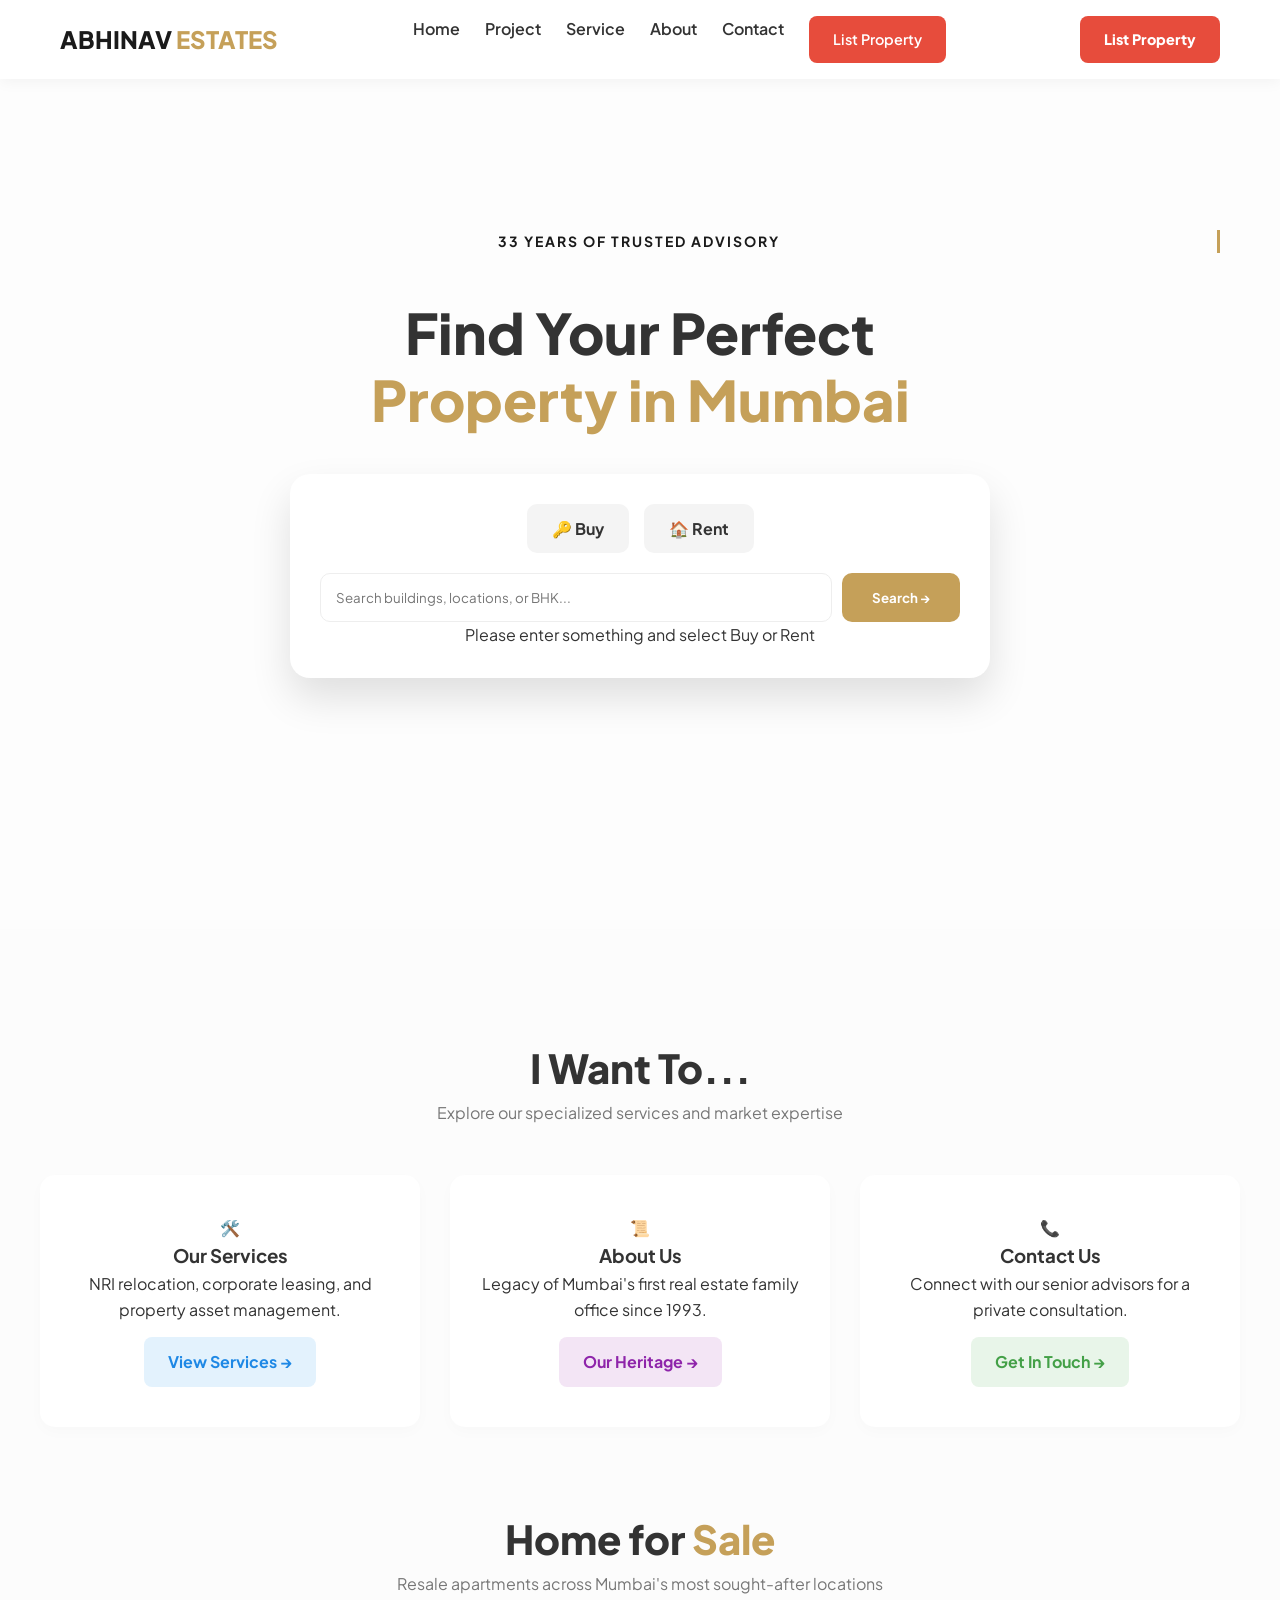
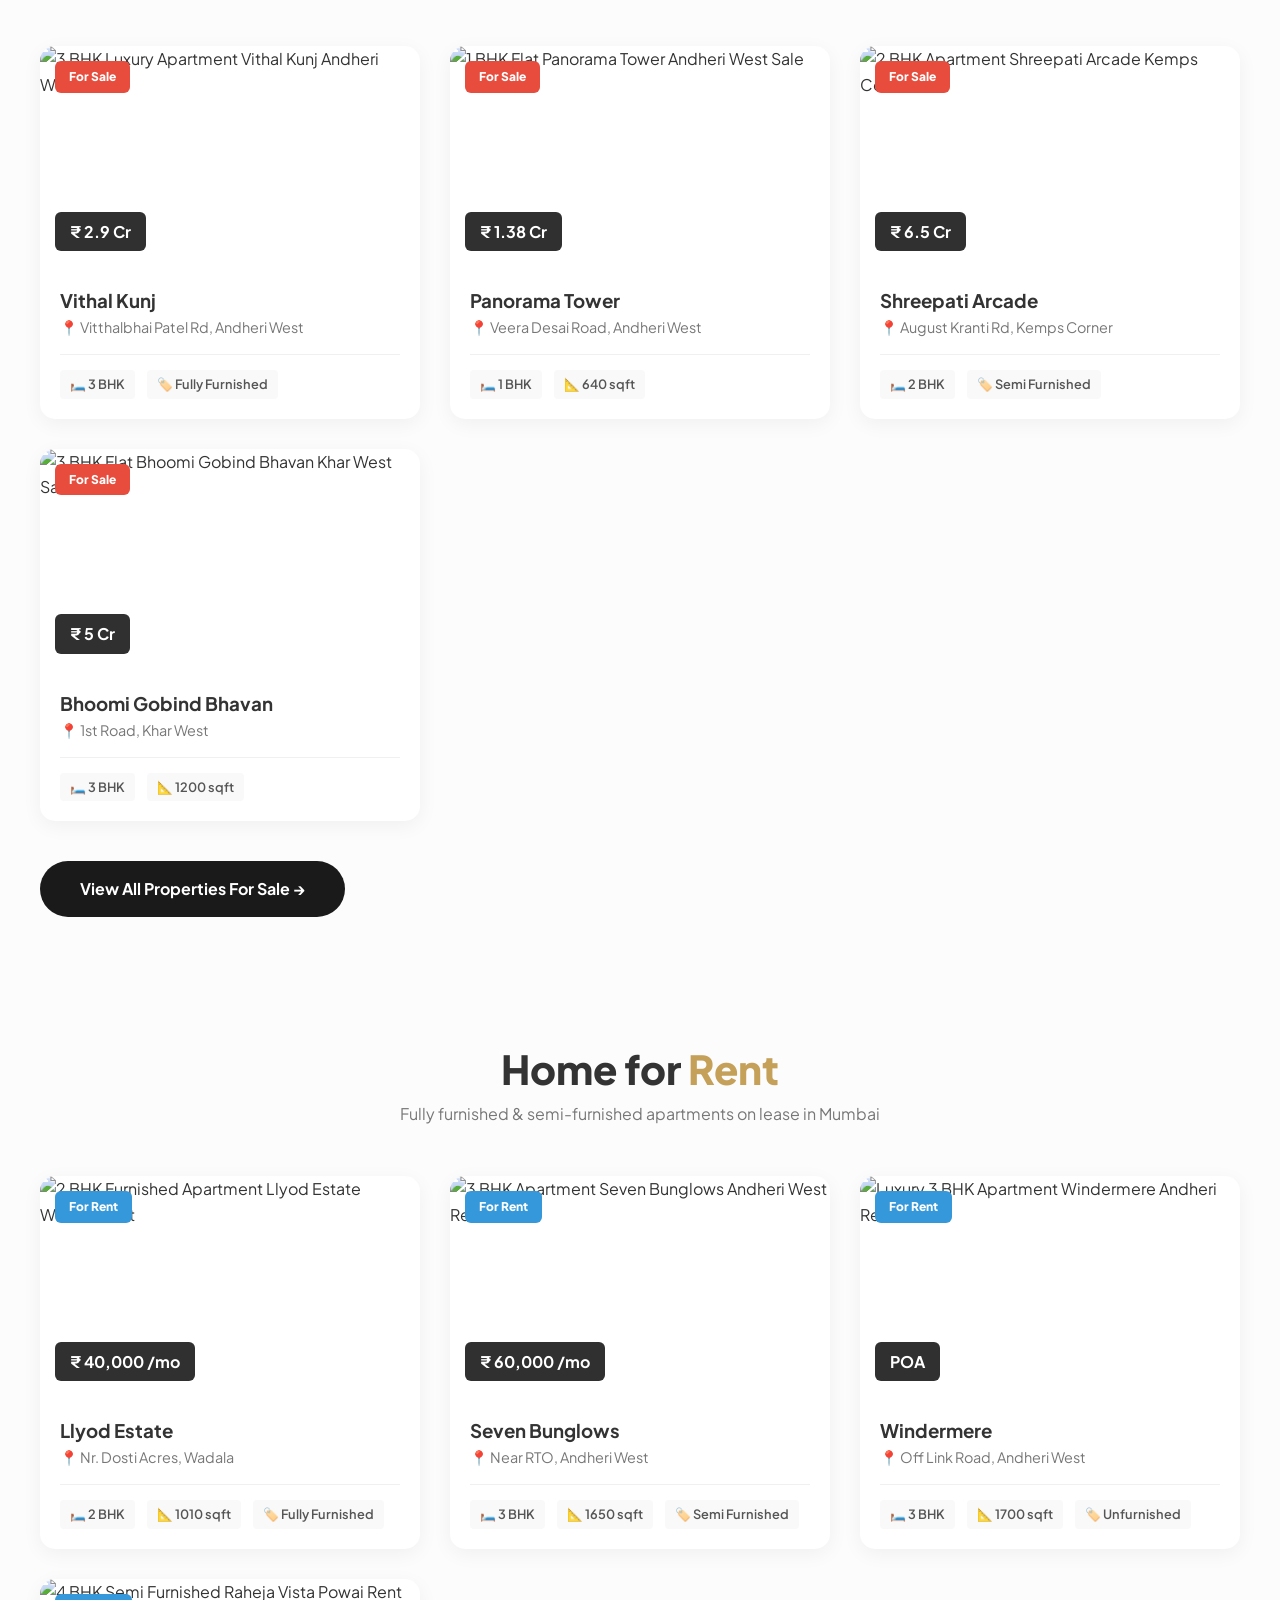
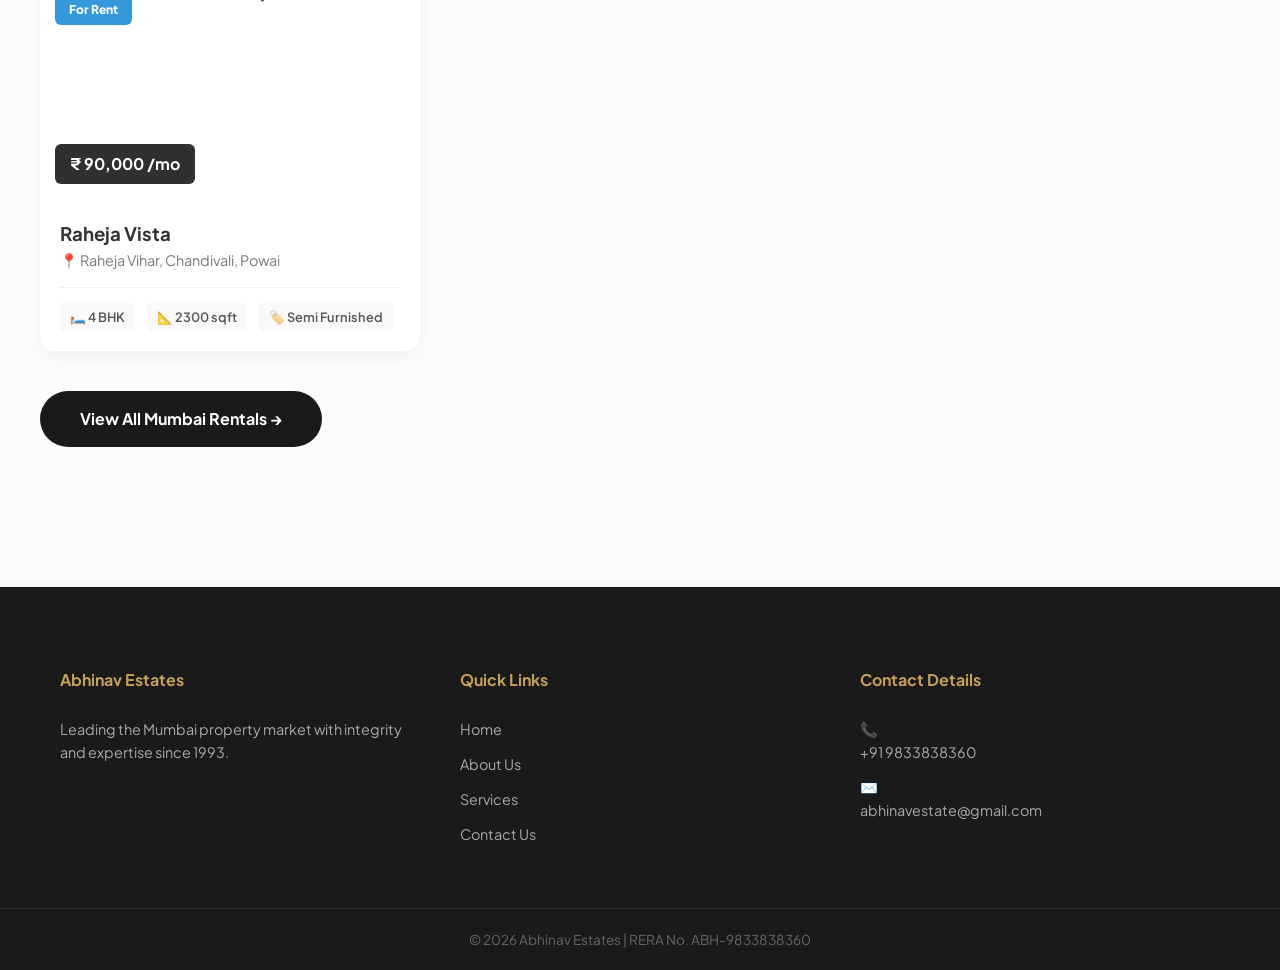
==== commit a51170b7: "Add files via upload" ====
--- a/index.html
+++ b/index.html
@@ -66,10 +66,8 @@
 
                 <!-- MOBILE BUTTON -->
                 <li class="mobile-list-btn">
-                    <a href="list-property.html" class="btn-list">
-                        List Property
-                    </a>
-                </li>
+   <a href="list-property.html" class="btn-list">List Property</a>
+</li>
 
             </ul>
 
@@ -696,13 +694,8 @@
 
                 dropdown.classList.toggle("active");
 
-                /* HIDE LIST PROPERTY */
-
-                if(dropdown.classList.contains("active")){
-                    mobileListBtn.style.display = "none";
-                } else {
-                    mobileListBtn.style.display = "block";
-                }
+                
+
             }
         });
     });
--- a/style.css
+++ b/style.css
@@ -2112,34 +2112,25 @@
 
 
 
-
-/* ================================================= */
-/* ============ FINAL MOBILE NAVBAR FIX ============ */
-/* ================================================= */
+/* ========================================= */
+/* FINAL PERFECT MOBILE NAVBAR FIX */
+/* ========================================= */
 
 .menu-toggle{
     display:none;
-    font-size:2rem;
-    cursor:pointer;
-    color:#1a1a1a;
-    z-index:3000;
-}
-
-.mobile-list-btn{
-    display:none;
-}
-
-/* MOBILE */
+}
+
+/* MOBILE VIEW */
 
 @media(max-width:900px){
 
-    /* NAV TOP */
+    /* TOP NAV */
 
     nav.container.flex-between{
         display:flex;
         justify-content:space-between;
         align-items:center;
-        width:100%;
+        position:relative;
     }
 
     .logo{
@@ -2147,29 +2138,39 @@
         z-index:3000;
     }
 
+    /* HAMBURGER */
+
     .menu-toggle{
         display:block;
-        margin-left:auto;
-    }
-
-    /* SIDEBAR */
+        font-size:2rem;
+        cursor:pointer;
+        z-index:3000;
+    }
+
+    /* HIDE DESKTOP BUTTON */
+
+    .nav-right{
+        display:none !important;
+    }
+
+    /* MOBILE MENU */
 
     .nav-links{
         position:fixed;
         top:0;
         right:-100%;
-        width:70%;
-        max-width:260px;
+        width:75%;
+        max-width:280px;
         height:100vh;
 
-        background:#fff;
+        background:#ffffff;
 
         display:flex;
         flex-direction:column;
+
         align-items:flex-start;
-        justify-content:flex-start;
-
-        padding:90px 20px;
+
+        padding:90px 20px 40px;
 
         gap:18px;
 
@@ -2179,7 +2180,7 @@
 
         z-index:2500;
 
-        box-shadow:-10px 0 30px rgba(0,0,0,.12);
+        box-shadow:-10px 0 30px rgba(0,0,0,0.12);
     }
 
     .nav-links.active{
@@ -2194,116 +2195,56 @@
     .nav-links a{
         width:100%;
         display:block;
-        font-size:1rem;
     }
 
     /* MAIN DROPDOWN */
-/* MOBILE DROPDOWN */
-
-.dropdown-content,
-.nested-content{
-
-    display:none;
-    position:static;
-    width:100%;
-    background:transparent;
-    box-shadow:none;
-    border:none;
-    padding-left:15px;
-    margin-top:8px;
-}
-
-/* MAIN DROPDOWN OPEN */
-
-.dropdown.active > .dropdown-content{
-
-    display:flex;
-    flex-direction:column;
-    gap:10px;
-}
-
-/* NESTED DROPDOWN OPEN */
-
-.nested-dropdown.active > .nested-content{
-
-    display:flex;
-    flex-direction:column;
-    gap:8px;
-}
-
-/* IMPORTANT FIX */
-
-.nested-content{
-
-    padding-left:18px;
-}
-
-/* LINKS */
-
-.dropdown-content a,
-.nested-content a{
-
-    display:block;
-    width:100%;
-    padding:8px 0;
-}
-
-    /* HIDE DESKTOP BUTTON */
-
-    .nav-right{
+
+    .dropdown-content{
         display:none;
-    }
-
-    /* MOBILE BUTTON */
+        position:static;
+        background:transparent;
+        box-shadow:none;
+        border:none;
+
+        padding-left:15px;
+        margin-top:10px;
+    }
+
+    .dropdown.active > .dropdown-content{
+        display:flex;
+        flex-direction:column;
+        gap:10px;
+    }
+
+    /* NESTED */
+
+    .nested-content{
+        display:none;
+        position:static;
+        background:transparent;
+        box-shadow:none;
+
+        padding-left:18px;
+        margin-top:8px;
+    }
+
+    .nested-dropdown.active > .nested-content{
+        display:flex;
+        flex-direction:column;
+        gap:8px;
+    }
+
+    /* MOBILE LIST PROPERTY BUTTON */
 
     .mobile-list-btn{
         display:block;
         width:100%;
-        margin-top:15px;
+        margin-top:25px;
     }
 
     .mobile-list-btn .btn-list{
         width:100%;
-        max-width:150px;
+        display:block;
         text-align:center;
-        display:block;
-    }
-}
-
-
-
-
-
-@media(max-width:900px){
-
-    .dropdown-content{
-        display:none;
-        flex-direction:column;
-        width:100%;
-        padding-left:15px;
-        margin-top:10px;
-        position:static;
-        background:transparent;
-        box-shadow:none;
-    }
-
-    .dropdown.active > .dropdown-content{
-        display:flex;
-    }
-
-    .nested-content{
-        display:none;
-        flex-direction:column;
-        width:100%;
-        padding-left:15px;
-        margin-top:8px;
-        position:static;
-        background:transparent;
-        box-shadow:none;
-    }
-
-    .nested-dropdown.active > .nested-content{
-        display:flex;
-    }
-
+    }
 }
